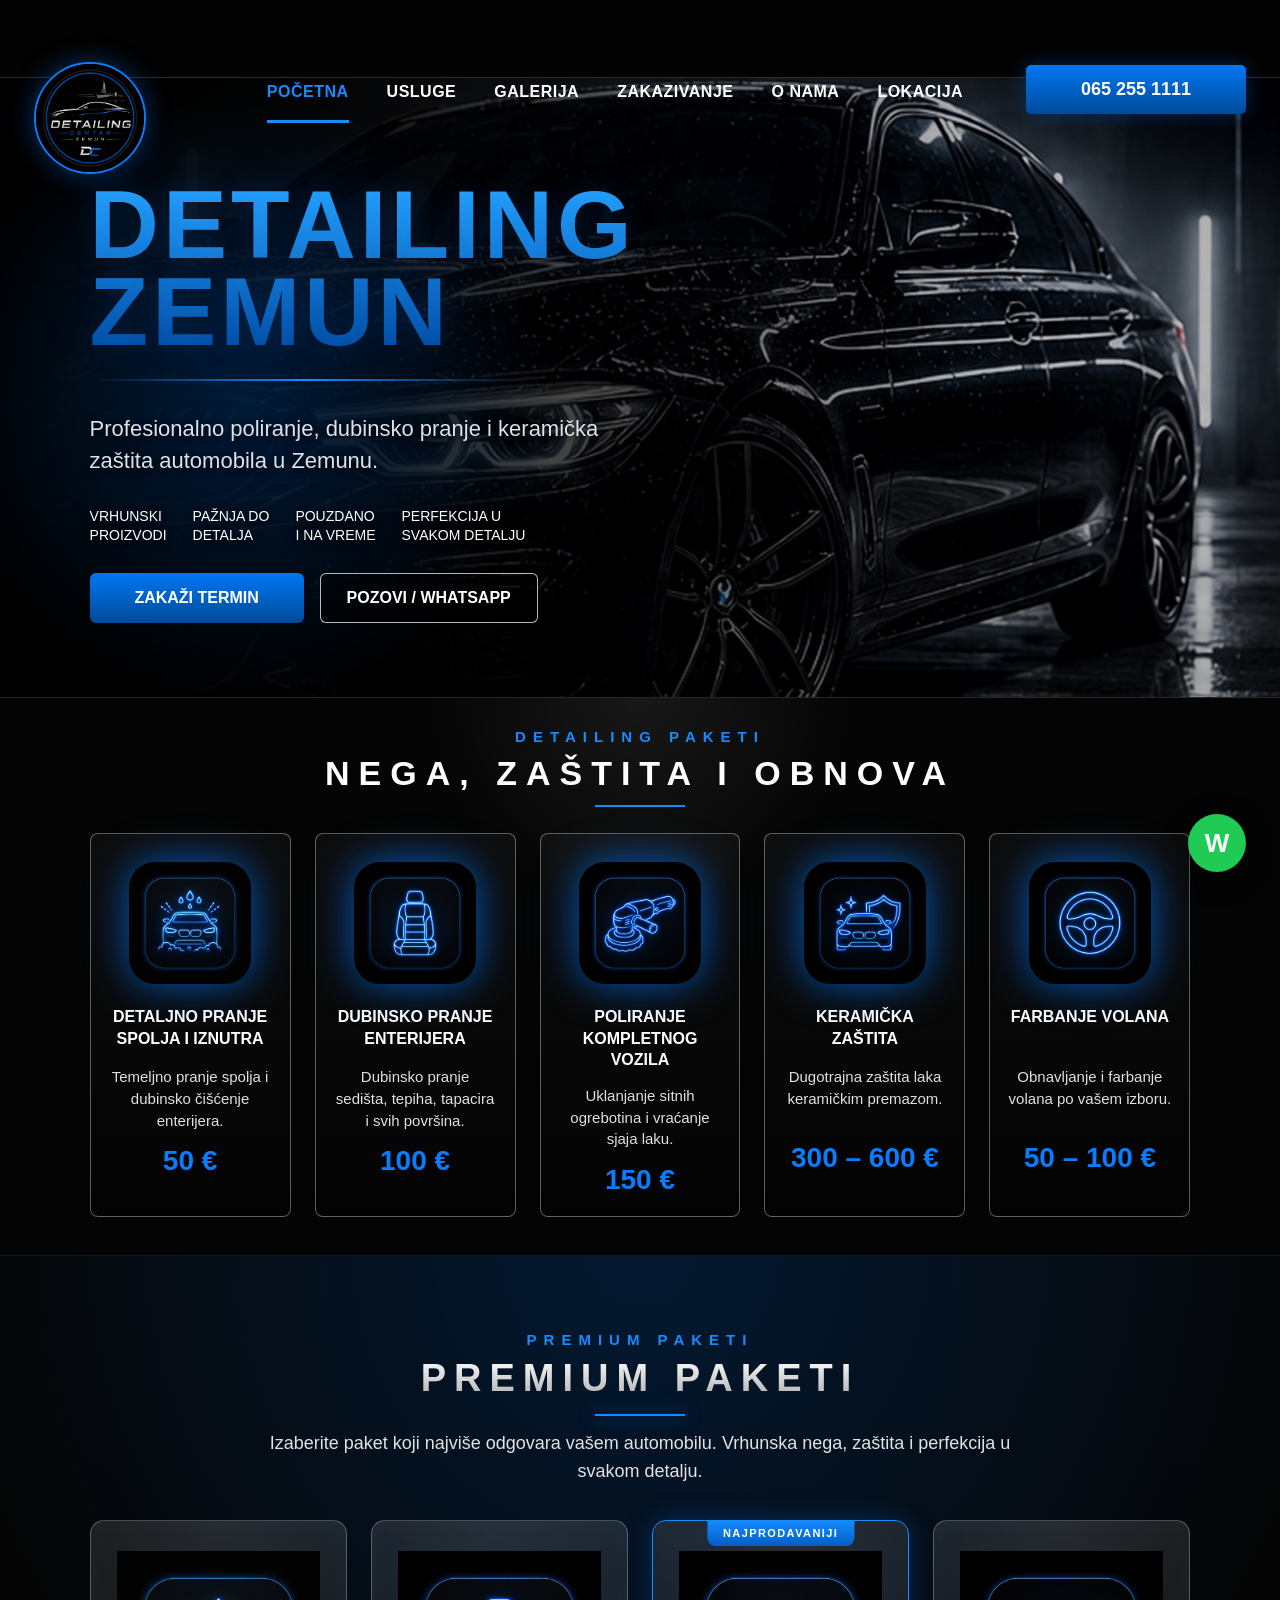
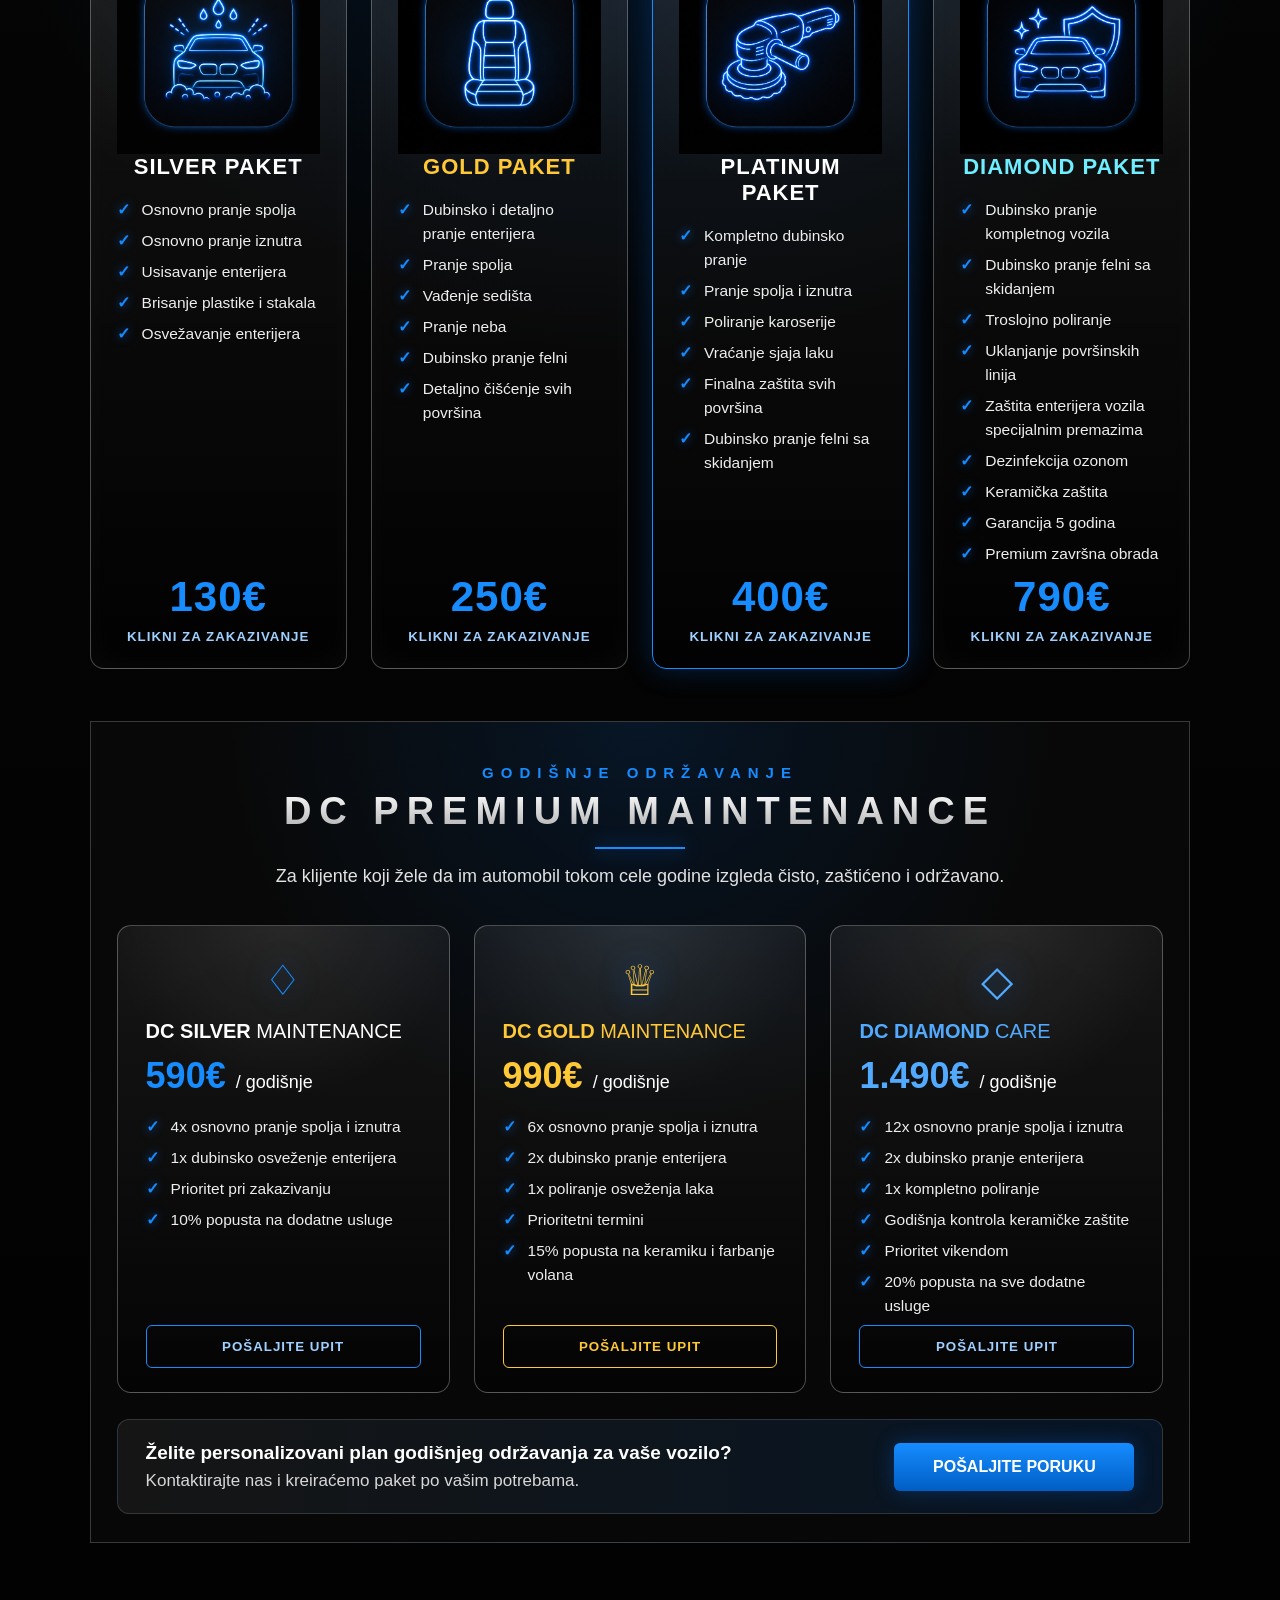
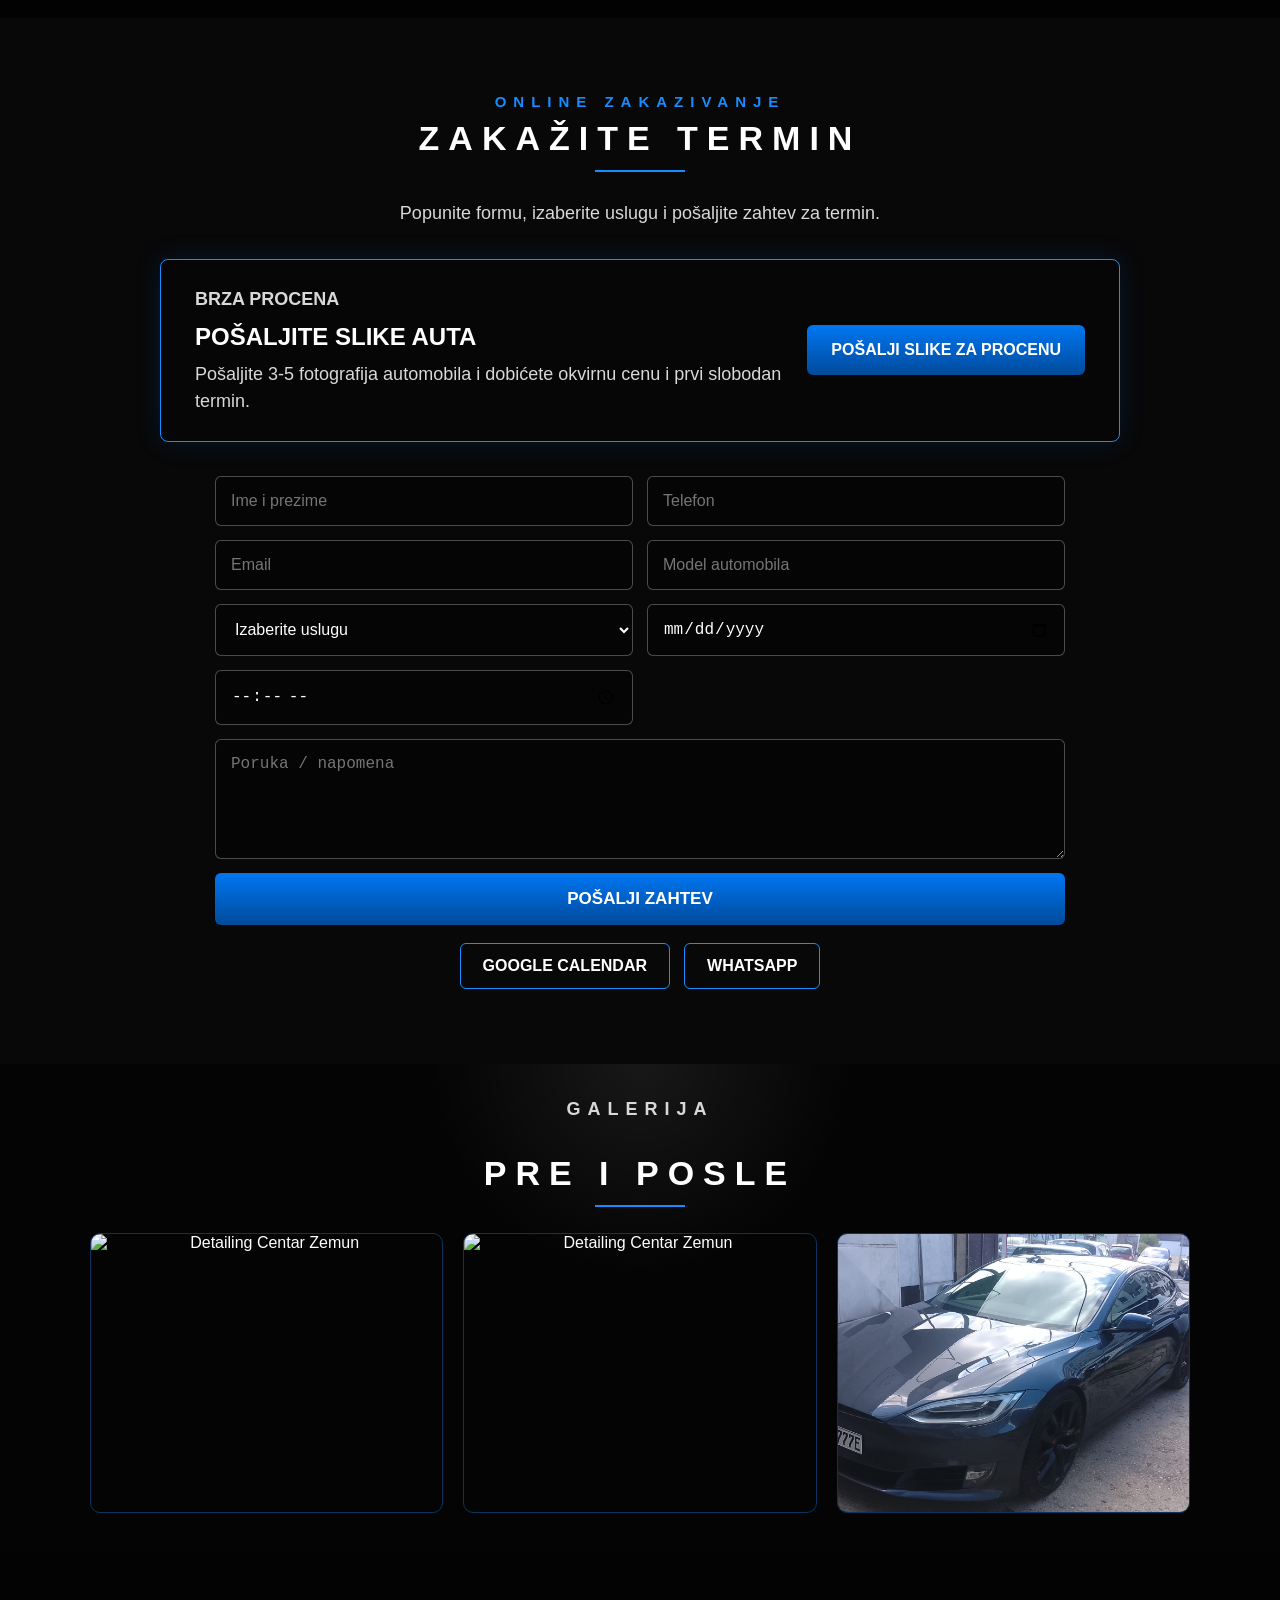
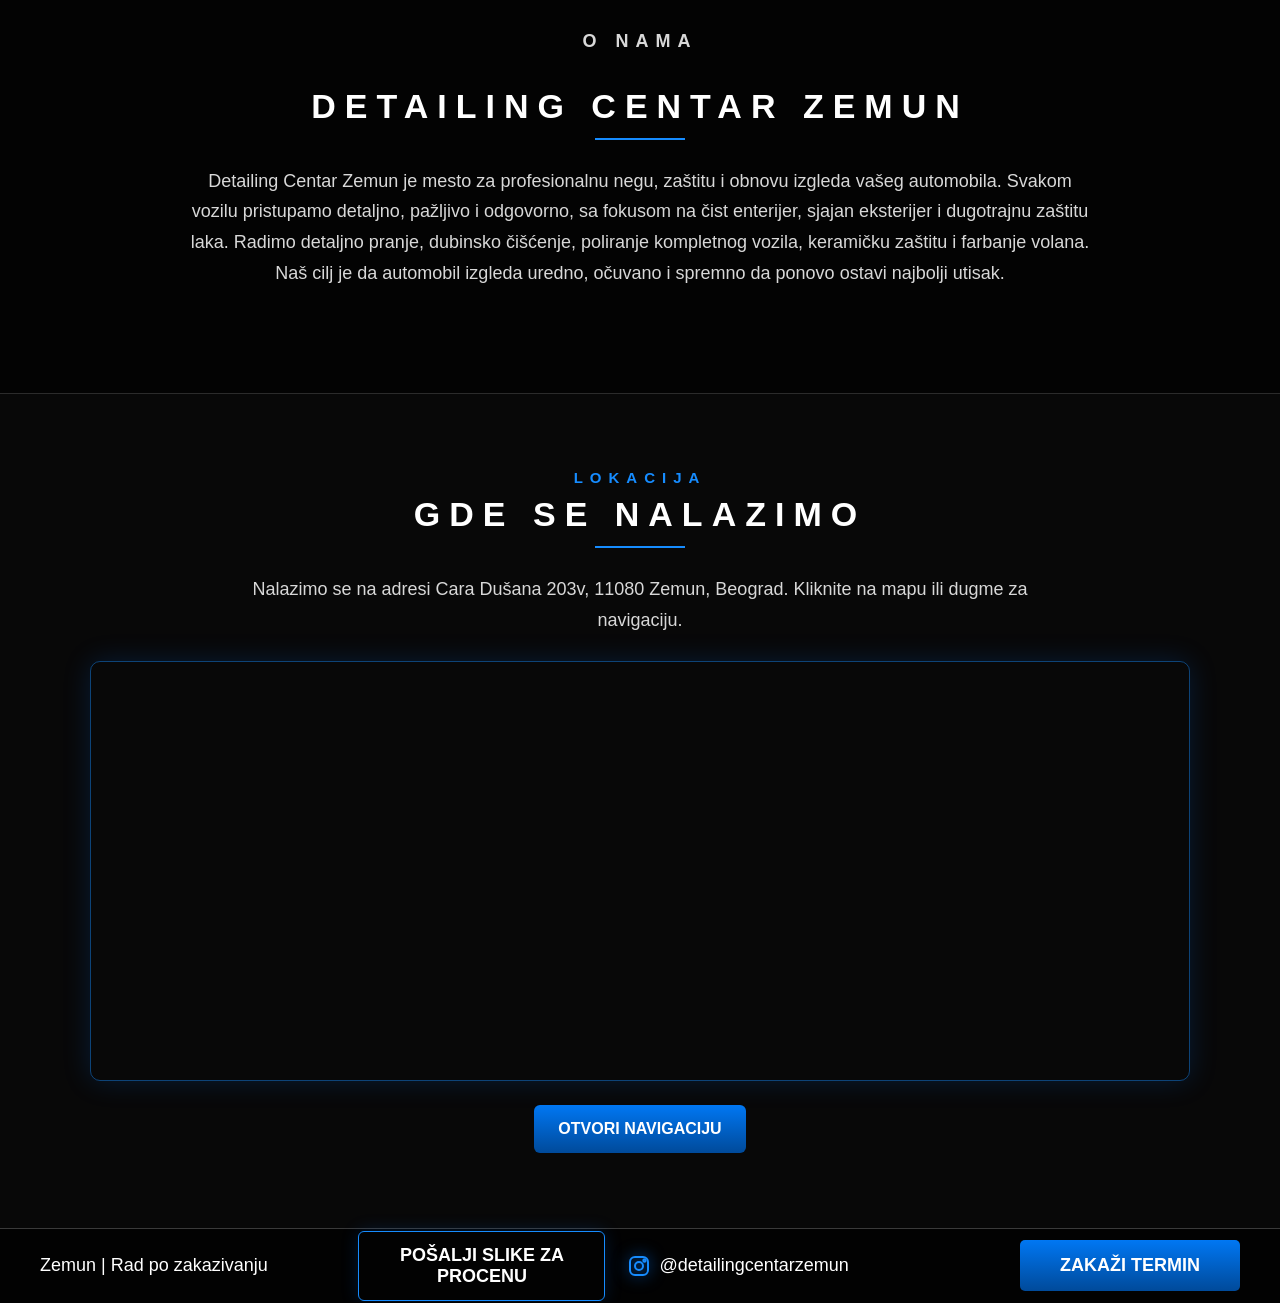
==== index.html @ 560aeb17 "Update index.html" ====
<!DOCTYPE html>
<html lang="sr">
<head>
  <meta charset="UTF-8" />
  <meta name="viewport" content="width=device-width, initial-scale=1.0" />
  <title>Detailing Centar Zemun</title>
  <meta name="description" content="Detailing Centar Zemun - profesionalno pranje, dubinsko pranje, poliranje, keramička zaštita i farbanje volana. Cara Dušana 203v, Zemun.">

  <link rel="icon" type="image/png" href="/assets/favicon.png">
  <link rel="apple-touch-icon" href="/assets/favicon.png">

  <link rel="stylesheet" href="style.css" />
  <script src="https://identity.netlify.com/v1/netlify-identity-widget.js"></script>
</head>
<body>
<header class="topbar">
  <a class="logo" href="#pocetna"><img src="assets/logo.jpg" alt="Detailing Centar Zemun logo"></a>
  <nav>
    <a href="#pocetna" class="active">POČETNA</a>
    <a href="#usluge">USLUGE</a>
    <a href="#galerija">GALERIJA</a>
    <a href="#zakazivanje">ZAKAZIVANJE</a>
    <a href="#onama">O NAMA</a>
    <a href="#lokacija">LOKACIJA</a>
  </nav>
  <a class="phone" href="tel:+381652551111">065 255 1111</a>
</header>
<main>

  <section id="pocetna" class="hero">
    <div class="hero-copy">
    <h1>DETAILING<br>ZEMUN</h1>
    <div class="shine-line"></div>

    <p class="hero-subtitle">
      Profesionalno poliranje, dubinsko pranje i keramička zaštita automobila u Zemunu.
    </p>

    <div class="features">
      <div><span>VRHUNSKI<br>PROIZVODI</span></div>
      <div><span>PAŽNJA DO<br>DETALJA</span></div>
      <div><span>POUZDANO<br>I NA VREME</span></div>
      <div><span>PERFEKCIJA U<br>SVAKOM DETALJU</span></div>
    </div>
    <div class="actions">
      <a class="btn blue" href="#zakazivanje">ZAKAŽI TERMIN</a>
      <a class="btn outline" target="_blank" href="https://wa.me/381652551111?text=Zdravo,%20zelim%20da%20zakazem%20termin%20za%20detailing.">POZOVI / WHATSAPP</a>
    </div>
  </div>
</section>

<section id="usluge" class="services">
  <p class="label">DETAILING PAKETI</p>
  <h2>NEGA, ZAŠTITA I OBNOVA</h2>

  <div class="cards">
    <a class="service-card-link" href="#zakazivanje" data-service="Detaljno pranje spolja i iznutra - 50€">
      <article class="card">
        <img class="service-icon" src="assets/icons/car-wash.png" alt="Detaljno pranje">
        <h3>DETALJNO PRANJE<br>SPOLJA I IZNUTRA</h3>
        <p>Temeljno pranje spolja i dubinsko čišćenje enterijera.</p>
        <strong>50 €</strong>
      </article>
    </a>

    <a class="service-card-link" href="#zakazivanje" data-service="Dubinsko pranje - 100€">
      <article class="card">
        <img class="service-icon" src="assets/icons/seat.png" alt="Dubinsko pranje">
        <h3>DUBINSKO PRANJE<br>ENTERIJERA</h3>
        <p>Dubinsko pranje sedišta, tepiha, tapacira i svih površina.</p>
        <strong>100 €</strong>
      </article>
    </a>

    <a class="service-card-link" href="#zakazivanje" data-service="Poliranje kompletnog vozila - 150€">
      <article class="card">
        <img class="service-icon" src="assets/icons/polisher.png" alt="Poliranje">
        <h3>POLIRANJE<br>KOMPLETNOG VOZILA</h3>
        <p>Uklanjanje sitnih ogrebotina i vraćanje sjaja laku.</p>
        <strong>150 €</strong>
      </article>
    </a>

    <a class="service-card-link" href="#zakazivanje" data-service="Keramička zaštita - 300€ - 600€">
      <article class="card">
        <img class="service-icon" src="assets/icons/ceramic-car.png" alt="Keramička zaštita">
        <h3>KERAMIČKA ZAŠTITA</h3>
        <p>Dugotrajna zaštita laka keramičkim premazom.</p>
        <strong>300 – 600 €</strong>
      </article>
    </a>

    <a class="service-card-link" href="#zakazivanje" data-service="Farbanje volana - 50€ - 100€">
      <article class="card">
        <img class="service-icon" src="assets/icons/steering-wheel.png" alt="Farbanje volana">
        <h3>FARBANJE VOLANA</h3>
        <p>Obnavljanje i farbanje volana po vašem izboru.</p>
        <strong>50 – 100 €</strong>
      </article>
    </a>
  </div>
</section>

<section id="premium-paketi" class="premium-packages">
  <p class="label">PREMIUM PAKETI</p>
  <h2>PREMIUM PAKETI</h2>
  <p class="premium-intro">
    Izaberite paket koji najviše odgovara vašem automobilu. Vrhunska nega, zaštita i perfekcija u svakom detalju.
  </p>

  <div class="package-grid">
    <a class="package-card silver" href="#zakazivanje" data-service="Silver paket - osnovno pranje spolja i iznutra - 130€">
      <img class="package-icon-img" src="assets/icons/car-wash.png" alt="Silver paket">
      <span class="package-badge">SILVER PAKET</span>
      <ul>
        <li>Osnovno pranje spolja</li>
        <li>Osnovno pranje iznutra</li>
        <li>Usisavanje enterijera</li>
        <li>Brisanje plastike i stakala</li>
        <li>Osvežavanje enterijera</li>
      </ul>
      <strong>130€</strong>
      <small>Klikni za zakazivanje</small>
    </a>

    <a class="package-card gold" href="#zakazivanje" data-service="Gold paket - dubinsko pranje spolja i iznutra sa vađenjem sedišta i pranjem neba - 250€">
      <img class="package-icon-img" src="assets/icons/seat.png" alt="Gold paket">
      <span class="package-badge">GOLD PAKET</span>
      <ul>
        <li>Dubinsko i detaljno pranje enterijera</li>
        <li>Pranje spolja</li>
        <li>Vađenje sedišta</li>
        <li>Pranje neba</li>
        <li>Dubinsko pranje felni</li>
        <li>Detaljno čišćenje svih površina</li>
      </ul>
      <strong>250€</strong>
      <small>Klikni za zakazivanje</small>
    </a>

    <a class="package-card platinum popular" href="#zakazivanje" data-service="Platinum paket - kompletno dubinsko pranje sa poliranjem - 400€">
     <span class="popular-label">NAJPRODAVANIJI</span>
     <img class="package-icon-img" src="assets/icons/polisher.png" alt="Platinum paket">
     <span class="package-badge">PLATINUM PAKET</span>
      <ul>
        <li>Kompletno dubinsko pranje</li>
        <li>Pranje spolja i iznutra</li>
        <li>Poliranje karoserije</li>
        <li>Vraćanje sjaja laku</li>
        <li>Finalna zaštita svih površina</li>
        <li>Dubinsko pranje felni sa skidanjem</li>
      </ul>
      <strong>400€</strong>
      <small>Klikni za zakazivanje</small>
    </a>

    <a class="package-card diamond" href="#zakazivanje" data-service="Diamond paket - dubinsko, troslojno poliranje i keramička zaštita sa 5 god garancijom - 790€">
      <img class="package-icon-img" src="assets/icons/ceramic-car.png" alt="Diamond paket">
      <span class="package-badge">DIAMOND PAKET</span>
      <ul>
        <li>Dubinsko pranje kompletnog vozila</li>
        <li>Dubinsko pranje felni sa skidanjem</li>
        <li>Troslojno poliranje</li>
        <li>Uklanjanje površinskih linija</li>
        <li>Zaštita enterijera vozila specijalnim premazima</li>
        <li>Dezinfekcija ozonom</li>
        <li>Keramička zaštita</li>
        <li>Garancija 5 godina</li>
        <li>Premium završna obrada</li>
      </ul>
      <strong>790€</strong>
      <small>Klikni za zakazivanje</small>
    </a>
  </div>

  <div class="maintenance-section">
    <p class="label">GODIŠNJE ODRŽAVANJE</p>
    <h2>DC PREMIUM MAINTENANCE</h2>
    <p class="premium-intro">
      Za klijente koji žele da im automobil tokom cele godine izgleda čisto, zaštićeno i održavano.
    </p>

    <div class="maintenance-grid">
      <a class="maintenance-card silver-maintenance" href="#zakazivanje" data-service="DC Silver Maintenance - godišnje održavanje - 590€">
        <span class="maintenance-icon">♢</span>
        <h3>DC SILVER <span>MAINTENANCE</span></h3>
        <strong>590€ <em>/ godišnje</em></strong>
        <ul>
          <li>4x osnovno pranje spolja i iznutra</li>
          <li>1x dubinsko osveženje enterijera</li>
          <li>Prioritet pri zakazivanju</li>
          <li>10% popusta na dodatne usluge</li>
        </ul>
        <small>POŠALJITE UPIT</small>
      </a>

      <a class="maintenance-card gold-maintenance" href="#zakazivanje" data-service="DC Gold Maintenance - godišnje održavanje - 990€">
        <span class="maintenance-icon">♕</span>
        <h3>DC GOLD <span>MAINTENANCE</span></h3>
        <strong>990€ <em>/ godišnje</em></strong>
        <ul>
          <li>6x osnovno pranje spolja i iznutra</li>
          <li>2x dubinsko pranje enterijera</li>
          <li>1x poliranje osveženja laka</li>
          <li>Prioritetni termini</li>
          <li>15% popusta na keramiku i farbanje volana</li>
        </ul>
        <small>POŠALJITE UPIT</small>
      </a>

      <a class="maintenance-card diamond-maintenance" href="#zakazivanje" data-service="DC Diamond Care - godišnje održavanje - 1490€">
        <span class="maintenance-icon">◇</span>
        <h3>DC DIAMOND <span>CARE</span></h3>
        <strong>1.490€ <em>/ godišnje</em></strong>
        <ul>
          <li>12x osnovno pranje spolja i iznutra</li>
          <li>2x dubinsko pranje enterijera</li>
          <li>1x kompletno poliranje</li>
          <li>Godišnja kontrola keramičke zaštite</li>
          <li>Prioritet vikendom</li>
          <li>20% popusta na sve dodatne usluge</li>
        </ul>
        <small>POŠALJITE UPIT</small>
      </a>
    </div>

    <div class="custom-maintenance">
      <div>
        <h3>Želite personalizovani plan godišnjeg održavanja za vaše vozilo?</h3>
        <p>Kontaktirajte nas i kreiraćemo paket po vašim potrebama.</p>
      </div>
      <a href="https://wa.me/381652551111?text=Zdravo,%20zelim%20personalizovani%20plan%20godisnjeg%20odrzavanja%20vozila." target="_blank">
        POŠALJITE PORUKU
      </a>
    </div>
  </div>
</section>

<section id="zakazivanje" class="booking">
  <p class="label">ONLINE ZAKAZIVANJE</p>
  <h2>ZAKAŽITE TERMIN</h2>
  <p class="booking-copy">Popunite formu, izaberite uslugu i pošaljite zahtev za termin.</p>

<div class="photo-estimate">
  <div>
    <p class="photo-estimate-label">BRZA PROCENA</p>
    <h3>POŠALJITE SLIKE AUTA</h3>
    <p>Pošaljite 3-5 fotografija automobila i dobićete okvirnu cenu i prvi slobodan termin.</p>
  </div>

  <a href="https://wa.me/381652551111?text=Zdravo,%20zelim%20procenu%20za%20detailing.%20Saljem%20slike%20auta." target="_blank">
    POŠALJI SLIKE ZA PROCENU
  </a>
</div>

  <form name="zakazivanje" method="POST" data-netlify="true" netlify-honeypot="bot-field" action="/hvala.html">
    <input type="hidden" name="form-name" value="zakazivanje" />
    <p class="hidden"><label>Ne popunjavati: <input name="bot-field"></label></p>
    <input name="ime" placeholder="Ime i prezime" required>
    <input name="telefon" placeholder="Telefon" required>
    <input name="email" type="email" placeholder="Email">
    <input name="automobil" placeholder="Model automobila">
    <select name="usluga" required>
      <option value="">Izaberite uslugu</option>
      <option>Detaljno pranje spolja i iznutra - 50€</option>
      <option>Dubinsko pranje - 100€</option>
      <option>Poliranje kompletnog vozila - 150€</option>
      <option>Keramička zaštita - 300€ - 600€</option>
      <option>Farbanje volana - 50€ - 100€</option>
      <option>Silver paket - osnovno pranje spolja i iznutra - 130€</option>
      <option>Gold paket - dubinsko pranje spolja i iznutra sa vađenjem sedišta i pranjem neba - 250€</option>
      <option>Platinum paket - kompletno dubinsko pranje sa poliranjem - 400€</option>
      <option>Diamond paket - dubinsko, troslojno poliranje i keramička zaštita sa 5 god garancijom - 790€</option>
      <option>DC Silver Maintenance - godišnje održavanje - 590€</option>
      <option>DC Gold Maintenance - godišnje održavanje - 990€</option>
      <option>DC Diamond Care - godišnje održavanje - 1490€</option>
    </select>
    <input name="datum" type="date">
    <input name="vreme" type="time">
    <textarea name="poruka" placeholder="Poruka / napomena"></textarea>
    <button type="submit">POŠALJI ZAHTEV</button>
  </form>
  <div class="booking-links">
    <a href="https://calendar.app.google/6JdXP6G9E9Lj33yj8" target="_blank">GOOGLE CALENDAR</a>
    <a href="https://wa.me/381652551111?text=Zdravo,%20zelim%20da%20zakazem%20termin%20za%20detailing." target="_blank">WHATSAPP</a>
  </div>
</section>

<section id="galerija" class="gallery-section">
  <p class="label">GALERIJA</p>
  <h2>PRE I POSLE</h2>
  <div class="gallery" id="gallery">
    <img src="assets/galerija-1.jpg" alt="Detailing primer 1">
    <img src="assets/galerija-2.jpg" alt="Detailing primer 2">
    <img src="assets/galerija-3.jpg" alt="Detailing primer 3">
  </div>
</section>

<section id="onama" class="about">
  <p class="label">O NAMA</p>
  <h2 id="about-title">DETAILING CENTAR ZEMUN</h2>
  <p id="about-text">Detailing Centar Zemun je mesto za profesionalnu negu, zaštitu i obnovu izgleda vašeg automobila. Svakom vozilu pristupamo detaljno, pažljivo i odgovorno, sa fokusom na čist enterijer, sjajan eksterijer i dugotrajnu zaštitu laka. Radimo detaljno pranje, dubinsko čišćenje, poliranje kompletnog vozila, keramičku zaštitu i farbanje volana. Naš cilj je da automobil izgleda uredno, očuvano i spremno da ponovo ostavi najbolji utisak.</p>
</section>

<section id="lokacija" class="location">
  <p class="label">LOKACIJA</p>
  <h2>GDE SE NALAZIMO</h2>

  <p class="location-copy">
  Nalazimo se na adresi Cara Dušana 203v, 11080 Zemun, Beograd. Kliknite na mapu ili dugme za navigaciju.
</p>

<div class="map-wrap">
  <iframe
    src="https://www.google.com/maps?q=Cara%20Dusana%20203v%2C%2011080%20Zemun%2C%20Beograd&output=embed"
    width="100%"
    height="100%"
    style="border:0;"
    allowfullscreen=""
    loading="lazy"
    referrerpolicy="no-referrer-when-downgrade">
  </iframe>
</div>

<a class="map-button" href="https://www.google.com/maps/dir/?api=1&destination=Cara%20Dusana%20203v%2C%2011080%20Zemun%2C%20Beograd" target="_blank">
  OTVORI NAVIGACIJU
  </a>
</section>
</main>
  <footer id="kontakt">
  <div>Zemun | Rad po zakazivanju</div>

  <a class="estimate-link" href="https://wa.me/381652551111?text=Zdravo,%20zelim%20procenu%20za%20detailing." target="_blank">
  POŠALJI SLIKE ZA PROCENU
</a>
  
  <a class="instagram-link" href="https://www.instagram.com/detailingcentarzemun/" target="_blank">
    <svg class="instagram-icon" viewBox="0 0 24 24" aria-hidden="true">
      <rect x="3" y="3" width="18" height="18" rx="5"></rect>
      <circle cx="12" cy="12" r="4"></circle>
      <circle cx="17.5" cy="6.5" r="1.2"></circle>
    </svg>
    @detailingcentarzemun
  </a>
  
  <a class="footer-book" href="#zakazivanje">ZAKAŽI TERMIN</a>
</footer>

<a class="whatsapp-float" href="https://wa.me/381652551111?text=Zdravo,%20zelim%20da%20zakazem%20termin%20za%20detailing." target="_blank">W</a>
<script src="script.js"></script>

<script>
  if (window.netlifyIdentity) {
    window.netlifyIdentity.on("init", function(user) {
      if (!user && window.location.hash && window.location.hash.indexOf("invite_token") !== -1) {
        window.location.href = "/admin/" + window.location.hash;
      }
    });
  }
</script>

</body>
</html>
---- style.css ----
*{margin:0;padding:0;box-sizing:border-box}html{scroll-behavior:smooth}body{background:#020202;color:#fff;font-family:Arial,Helvetica,sans-serif}a{text-decoration:none;color:inherit}.topbar{height:78px;background:#020202;border-bottom:1px solid rgba(255,255,255,.16);display:grid;grid-template-columns:170px 1fr 220px;align-items:center;padding:0 34px;position:sticky;top:0;z-index:100}.logo img{width:112px;height:112px;object-fit:cover;border-radius:50%;border:2px solid #087dff;box-shadow:0 0 26px rgba(0,119,255,.4);margin-top:62px;background:#000}nav{display:flex;justify-content:center;gap:38px;font-weight:900;font-size:16px;letter-spacing:.5px}nav a{padding:28px 0 19px;border-bottom:3px solid transparent}nav a.active,nav a:hover{color:#168cff;border-bottom-color:#168cff}.phone{background:linear-gradient(180deg,#0077f3,#004a9a);padding:14px 20px;border-radius:5px;text-align:center;font-size:18px;font-weight:900;box-shadow:0 0 20px rgba(0,119,255,.32)}.hero{height:620px;position:relative;overflow:hidden;border-bottom:1px solid rgba(255,255,255,.14);background:#030303}.hero:before{content:"";position:absolute;inset:0;background:linear-gradient(90deg,#000 0%,rgba(0,0,0,.88) 31%,rgba(0,0,0,.05) 78%),url('assets/hero-car-clean.jpg') right center/auto 100% no-repeat}.hero:after{content:"";position:absolute;inset:0;background:radial-gradient(circle at 19% 52%,rgba(0,119,255,.22),transparent 28%)}.hero-copy{position:relative;z-index:2;height:100%;display:flex;flex-direction:column;justify-content:center;padding:70px 0 40px 7%;max-width:760px}.hero h1{font-size:clamp(58px,7.5vw,104px);line-height:.9;letter-spacing:4px;font-weight:900;background:linear-gradient(180deg,#27a4ff,#004a9e);-webkit-background-clip:text;background-clip:text;color:transparent;text-shadow:0 0 30px rgba(0,119,255,.18)}.shine-line{width:430px;max-width:82vw;height:2px;background:linear-gradient(90deg,transparent,#168cff,transparent);margin:24px 0 32px}.features{display:grid;grid-template-columns:repeat(4,max-content);gap:26px;margin-bottom:28px}.features div{font-size:14px;line-height:1.35;text-shadow:0 2px 10px #000;color:#fff}.actions{display:flex;gap:16px}.btn{min-width:214px;display:inline-flex;align-items:center;justify-content:center;padding:15px 26px;border-radius:6px;font-weight:900;font-size:16px;transition:.2s}.btn:hover{transform:translateY(-2px)}.blue,button,.footer-book{background:linear-gradient(180deg,#0077f3,#004a9a)}.outline{background:rgba(0,0,0,.42);border:1px solid rgba(255,255,255,.72)}.services,.gallery-section{background:radial-gradient(circle at center top,rgba(255,255,255,.08),transparent 26%),#040404;padding:30px 7% 38px;text-align:center}.label{color:#168cff;letter-spacing:7px;font-weight:900;font-size:15px;margin-bottom:9px}.services h2,.booking h2,.gallery-section h2,.about h2{font-size:34px;letter-spacing:9px;margin-bottom:26px}.services h2:after,.booking h2:after,.gallery-section h2:after,.about h2:after{content:"";width:90px;height:2px;background:#168cff;display:block;margin:12px auto 0}.cards{display:grid;grid-template-columns:repeat(5,1fr);gap:24px;max-width:1420px;margin:0 auto}.card{min-height:300px;border:1px solid rgba(255,255,255,.35);border-radius:8px;background:linear-gradient(180deg,rgba(255,255,255,.04),rgba(0,0,0,.25));padding:28px 18px 20px;transition:.25s}.card:hover{transform:translateY(-4px);border-color:#168cff;box-shadow:0 0 26px rgba(0,119,255,.16)}.service-icon{width:122px;height:122px;margin:0 auto 22px;display:block;object-fit:contain;border-radius:26px;filter:drop-shadow(0 0 20px rgba(0,119,255,.72))}.card h3{font-size:16px;line-height:1.35;min-height:46px;margin-bottom:14px}.card p{color:#e0e0e0;font-size:15px;line-height:1.45;min-height:62px}.card strong{display:block;color:#087dff;font-size:28px;margin-top:14px}.booking{padding:75px 7%;text-align:center;background:#080808}.booking-copy,.gallery-section p,.about p{color:#d8d8d8;max-width:900px;margin:0 auto 30px;font-size:18px;line-height:1.7}form{max-width:850px;margin:0 auto;display:grid;grid-template-columns:1fr 1fr;gap:14px}input,select,textarea{width:100%;padding:15px;border-radius:6px;background:#050505;color:white;border:1px solid rgba(255,255,255,.28);font-size:16px}textarea{grid-column:1/-1;min-height:120px}button{grid-column:1/-1;color:white;border:0;padding:16px;border-radius:6px;font-weight:900;font-size:17px;cursor:pointer}.hidden{display:none}.booking-links{margin-top:18px;display:flex;justify-content:center;gap:14px;flex-wrap:wrap}.booking-links a{border:1px solid #168cff;padding:13px 22px;border-radius:6px;font-weight:900}.gallery{display:grid;grid-template-columns:repeat(3,1fr);gap:20px;max-width:1100px;margin:25px auto 0}.gallery img{width:100%;height:280px;object-fit:cover;border-radius:10px;border:1px solid rgba(22,140,255,.35)}.about{padding:75px 7%;text-align:center;background:#030303}footer{min-height:74px;border-top:1px solid rgba(255,255,255,.22);display:grid;grid-template-columns:1.2fr 1fr 1.5fr 220px;align-items:center;gap:22px;padding:0 40px;font-size:18px;background:#020202}.footer-book{padding:15px 20px;border-radius:5px;text-align:center;font-weight:900}.whatsapp-float{position:fixed;right:34px;bottom:28px;width:58px;height:58px;background:#1fca55;border-radius:50%;display:grid;place-items:center;font-size:26px;font-weight:900;z-index:120;box-shadow:0 7px 28px rgba(0,0,0,.45)}.thanks{min-height:100vh;display:flex;align-items:center;justify-content:center;flex-direction:column;text-align:center;padding:30px}.thanks img{width:150px;border-radius:50%;border:2px solid #168cff;margin-bottom:22px}.thanks h1{font-size:56px;color:#168cff}.thanks p{font-size:20px;color:#ddd;margin:15px 0 25px}@media(max-width:1100px){.topbar{height:auto;grid-template-columns:1fr;gap:14px;padding:16px 20px}.logo img{width:82px;height:82px;margin:0 auto;display:block}nav{flex-wrap:wrap;gap:18px}.phone{width:fit-content;margin:auto}.hero{height:700px}.hero:before{background:linear-gradient(90deg,#000 0%,rgba(0,0,0,.75) 50%,rgba(0,0,0,.15)),url('assets/hero-car-clean.jpg') center/cover no-repeat}.features{grid-template-columns:repeat(2,max-content)}.cards{grid-template-columns:repeat(2,1fr)}.gallery{grid-template-columns:1fr 1fr}footer{grid-template-columns:1fr;text-align:center;padding:22px}}@media(max-width:640px){.hero{height:780px}.hero-copy{padding:70px 18px 30px}.features{grid-template-columns:1fr;gap:12px}.actions{flex-direction:column}.btn{width:100%}.services h2,.booking h2,.gallery-section h2,.about h2{font-size:24px;letter-spacing:4px}.cards,form,.gallery{grid-template-columns:1fr}.whatsapp-float{right:18px}}

/* Final neon PNG ikonice */
.card .service-icon {
  transition: .25s ease;
}

.card:hover .service-icon {
  transform: translateY(-3px) scale(1.03);
  filter: drop-shadow(0 0 26px rgba(0,119,255,.95));
}
.instagram-link {
  display: inline-flex;
  align-items: center;
  gap: 8px;
}

.instagram-icon {
  width: 24px;
  height: 24px;
  fill: none;
  stroke: #168cff;
  stroke-width: 2;
  stroke-linecap: round;
  stroke-linejoin: round;
  filter: drop-shadow(0 0 8px rgba(0,119,255,.8));
}

.location {
  padding: 75px 7%;
  text-align: center;
  background: #080808;
  border-top: 1px solid rgba(255,255,255,.14);
}

.location h2 {
  font-size: 34px;
  letter-spacing: 9px;
  margin-bottom: 26px;
}

.location h2:after {
  content: "";
  width: 90px;
  height: 2px;
  background: #168cff;
  display: block;
  margin: 12px auto 0;
}

.location-copy {
  color: #d8d8d8;
  max-width: 800px;
  margin: 0 auto 26px;
  font-size: 18px;
  line-height: 1.7;
}

.map-wrap {
  max-width: 1100px;
  height: 420px;
  margin: 0 auto 24px;
  border-radius: 10px;
  overflow: hidden;
  border: 1px solid rgba(22,140,255,.45);
  box-shadow: 0 0 28px rgba(0,119,255,.18);
}

.map-button {
  display: inline-flex;
  align-items: center;
  justify-content: center;
  padding: 15px 24px;
  border-radius: 6px;
  font-weight: 900;
  background: linear-gradient(180deg,#0077f3,#004a9a);
}

.estimate-link {
  border: 1px solid #168cff;
  padding: 13px 18px;
  border-radius: 6px;
  font-weight: 900;
  text-align: center;
  box-shadow: 0 0 18px rgba(0,119,255,.18);
}

.estimate-link:hover {
  background: rgba(22,140,255,.12);
}

.photo-estimate {
  max-width: 960px;
  margin: 0 auto 34px;
  padding: 26px 34px;
  border: 1px solid #168cff;
  border-radius: 8px;
  background: #060606;
  display: grid;
  grid-template-columns: 1fr auto;
  align-items: center;
  gap: 26px;
  text-align: left;
  box-shadow: 0 0 28px rgba(0,119,255,.14);
}

.photo-estimate-label {
  color: #168cff;
  font-weight: 900;
  font-size: 15px;
  margin-bottom: 10px;
}

.photo-estimate h3 {
  font-size: 24px;
  margin-bottom: 10px;
}

.photo-estimate p {
  color: #d8d8d8;
  font-size: 18px;
  line-height: 1.5;
}

.photo-estimate a {
  display: inline-flex;
  align-items: center;
  justify-content: center;
  padding: 16px 24px;
  border-radius: 6px;
  font-weight: 900;
  background: linear-gradient(180deg,#0077f3,#004a9a);
  text-align: center;
}

@media(max-width:800px) {
  .photo-estimate {
    grid-template-columns: 1fr;
    text-align: center;
    padding: 24px 20px;
  }

  .photo-estimate a {
    width: 100%;
  }
}

@media(max-width:640px) {
  .location h2 {
    font-size: 24px;
    letter-spacing: 4px;
  }

  .map-wrap {
    height: 340px;
  }

  .map-button,
  .estimate-link {
    width: 100%;
  }
}

.hero-subtitle {
  max-width: 560px;
  color: #dae2eb;
  font-size: 22px;
  line-height: 1.45;
  margin: 0 0 30px;
  text-shadow: 0 2px 10px #000;
}

@media(max-width:640px) {
  .hero-subtitle {
    font-size: 18px;
    line-height: 1.5;
    margin-bottom: 24px;
  }
}

.service-card-link {
  display: block;
  height: 100%;
}

.service-card-link .card {
  height: 100%;
  cursor: pointer;
}

.premium-packages {
  background:
    radial-gradient(circle at center top, rgba(0,119,255,.18), transparent 34%),
    linear-gradient(180deg, #050505, #020202);
  padding: 75px 7%;
  text-align: center;
  border-top: 1px solid rgba(22,140,255,.18);
}

.premium-packages .label,
.maintenance-section .label {
  text-align: center !important;
  display: block;
  width: 100%;
  margin-left: auto;
  margin-right: auto;
}

.premium-packages h2,
.maintenance-section h2 {
  font-size: 38px;
  letter-spacing: 8px;
  margin-bottom: 14px;
  text-transform: uppercase;
  background: linear-gradient(180deg, #ffffff, #8d8d8d);
  -webkit-background-clip: text;
  background-clip: text;
  color: transparent;
}

.premium-packages h2:after,
.maintenance-section h2:after {
  content: "";
  width: 90px;
  height: 2px;
  background: #168cff;
  display: block;
  margin: 14px auto 0;
  box-shadow: 0 0 18px rgba(0,119,255,.8);
}

.premium-intro {
  max-width: 780px;
  margin: 0 auto 34px;
  color: #e2e2e2;
  font-size: 18px;
  line-height: 1.55;
}

.package-grid {
  display: grid;
  grid-template-columns: repeat(4, 1fr);
  gap: 24px;
  max-width: 1420px;
  margin: 0 auto;
}

.package-card {
  position: relative;
  min-height: 390px;
  padding: 30px 26px 24px;
  border-radius: 14px;
  border: 1px solid rgba(255,255,255,.28);
  background:
    radial-gradient(circle at center top, rgba(255,255,255,.08), transparent 35%),
    linear-gradient(180deg, rgba(255,255,255,.06), rgba(0,0,0,.42));
  overflow: hidden;
  transition: .25s ease;
  display: flex;
  flex-direction: column;
  box-shadow: inset 0 0 28px rgba(255,255,255,.03);
}

.package-card:hover {
  transform: translateY(-6px);
  border-color: rgba(22,140,255,.9);
  box-shadow: 0 0 34px rgba(0,119,255,.24);
}

.package-card.popular {
  border-color: #168cff;
  box-shadow: 0 0 28px rgba(0,119,255,.26);
}

.popular-label {
  position: absolute;
  top: -1px;
  left: 50%;
  transform: translateX(-50%);
  background: linear-gradient(180deg,#168cff,#005ec4);
  color: #fff;
  font-size: 11px;
  font-weight: 900;
  letter-spacing: 1.4px;
  padding: 7px 16px;
  border-radius: 0 0 8px 8px;
}

.package-icon {
  color: #168cff;
  font-size: 44px;
  line-height: 1;
  margin-bottom: 14px;
  filter: drop-shadow(0 0 14px rgba(0,119,255,.7));
}

.package-badge {
  display: block;
  font-size: 22px;
  font-weight: 900;
  letter-spacing: 1px;
  margin-bottom: 18px;
  text-transform: uppercase;
}

.gold .package-badge,
.gold strong {
  color: #ffc837;
}

.platinum .package-icon {
  color: #bb4dff;
}

.diamond .package-badge,
.diamond strong,
.diamond .package-icon {
  color: #6eeeff;
}

.package-card ul,
.maintenance-card ul {
  list-style: none;
  text-align: left;
  margin: 0;
  padding: 0;
}

.package-card li,
.maintenance-card li {
  color: #eeeeee;
  font-size: 15.5px;
  line-height: 1.55;
  margin-bottom: 7px;
  padding-left: 25px;
  position: relative;
}

.package-card li:before,
.maintenance-card li:before {
  content: "✓";
  position: absolute;
  left: 0;
  top: 0;
  color: #168cff;
  font-weight: 900;
  text-shadow: 0 0 10px rgba(0,119,255,.8);
}

.package-card strong {
  display: block;
  font-size: 42px;
  margin: auto 0 8px;
  color: #168cff;
  letter-spacing: 1px;
}

.package-card small {
  color: #9fd0ff;
  font-weight: 900;
  text-transform: uppercase;
  letter-spacing: 1px;
}

.maintenance-section {
  margin-top: 52px;
  padding: 42px 26px 28px;
  border: 1px solid rgba(255,255,255,.2);
  background:
    radial-gradient(circle at center top, rgba(0,119,255,.12), transparent 42%),
    rgba(255,255,255,.02);
}

.maintenance-grid {
  display: grid;
  grid-template-columns: repeat(3, 1fr);
  gap: 24px;
  max-width: 1320px;
  margin: 0 auto;
}

.maintenance-card {
  min-height: 360px;
  padding: 30px 28px 24px;
  border-radius: 14px;
  border: 1px solid rgba(255,255,255,.28);
  background:
    radial-gradient(circle at top, rgba(255,255,255,.08), transparent 35%),
    linear-gradient(180deg, rgba(255,255,255,.06), rgba(0,0,0,.42));
  display: flex;
  flex-direction: column;
  transition: .25s ease;
}

.maintenance-card:hover {
  transform: translateY(-6px);
  border-color: rgba(22,140,255,.85);
  box-shadow: 0 0 34px rgba(0,119,255,.22);
}

.maintenance-icon {
  font-size: 42px;
  color: #168cff;
  margin-bottom: 15px;
  filter: drop-shadow(0 0 14px rgba(0,119,255,.65));
}

.maintenance-card h3 {
  font-size: 20px;
  text-align: left;
  margin-bottom: 12px;
}

.maintenance-card h3 span {
  font-weight: 400;
}

.maintenance-card strong {
  display: block;
  text-align: left;
  font-size: 36px;
  color: #168cff;
  margin-bottom: 18px;
}

.maintenance-card strong em {
  color: #ffffff;
  font-size: 18px;
  font-style: normal;
  font-weight: 500;
}

.maintenance-card small {
  margin-top: auto;
  display: block;
  border: 1px solid #168cff;
  border-radius: 6px;
  padding: 13px 18px;
  color: #9fd0ff;
  font-weight: 900;
  letter-spacing: 1px;
  text-align: center;
}

.gold-maintenance h3,
.gold-maintenance strong,
.gold-maintenance .maintenance-icon,
.gold-maintenance small {
  color: #ffc837;
}

.gold-maintenance small {
  border-color: #ffc837;
}

.diamond-maintenance h3,
.diamond-maintenance strong,
.diamond-maintenance .maintenance-icon {
  color: #52aaff;
}

.custom-maintenance {
  max-width: 1180px;
  margin: 26px auto 0;
  padding: 22px 28px;
  border-radius: 12px;
  border: 1px solid rgba(255,255,255,.14);
  background: linear-gradient(90deg, rgba(255,255,255,.06), rgba(0,119,255,.12));
  display: grid;
  grid-template-columns: 1fr auto;
  align-items: center;
  gap: 22px;
  text-align: left;
}

.custom-maintenance h3 {
  font-size: 19px;
  margin-bottom: 7px;
}

.custom-maintenance p {
  color: #d8d8d8;
  font-size: 17px;
}

.custom-maintenance a {
  display: inline-flex;
  justify-content: center;
  align-items: center;
  min-width: 240px;
  padding: 15px 22px;
  border-radius: 6px;
  font-weight: 900;
  background: linear-gradient(180deg,#168cff,#005ec4);
  box-shadow: 0 0 20px rgba(0,119,255,.28);
}

@media (max-width: 1200px) {
  .package-grid {
    grid-template-columns: repeat(2, 1fr);
  }

  .maintenance-grid {
    grid-template-columns: 1fr;
  }
}

@media (max-width: 700px) {
  .premium-packages {
    padding: 58px 5%;
  }

  .premium-packages h2,
  .maintenance-section h2 {
    font-size: 26px;
    letter-spacing: 4px;
  }

  .package-grid {
    grid-template-columns: 1fr;
  }

  .package-card,
  .maintenance-card {
    min-height: auto;
  }

  .maintenance-section {
    padding: 36px 16px 22px;
  }

  .custom-maintenance {
    grid-template-columns: 1fr;
    text-align: center;
  }

  .custom-maintenance a {
    width: 100%;
  }
}
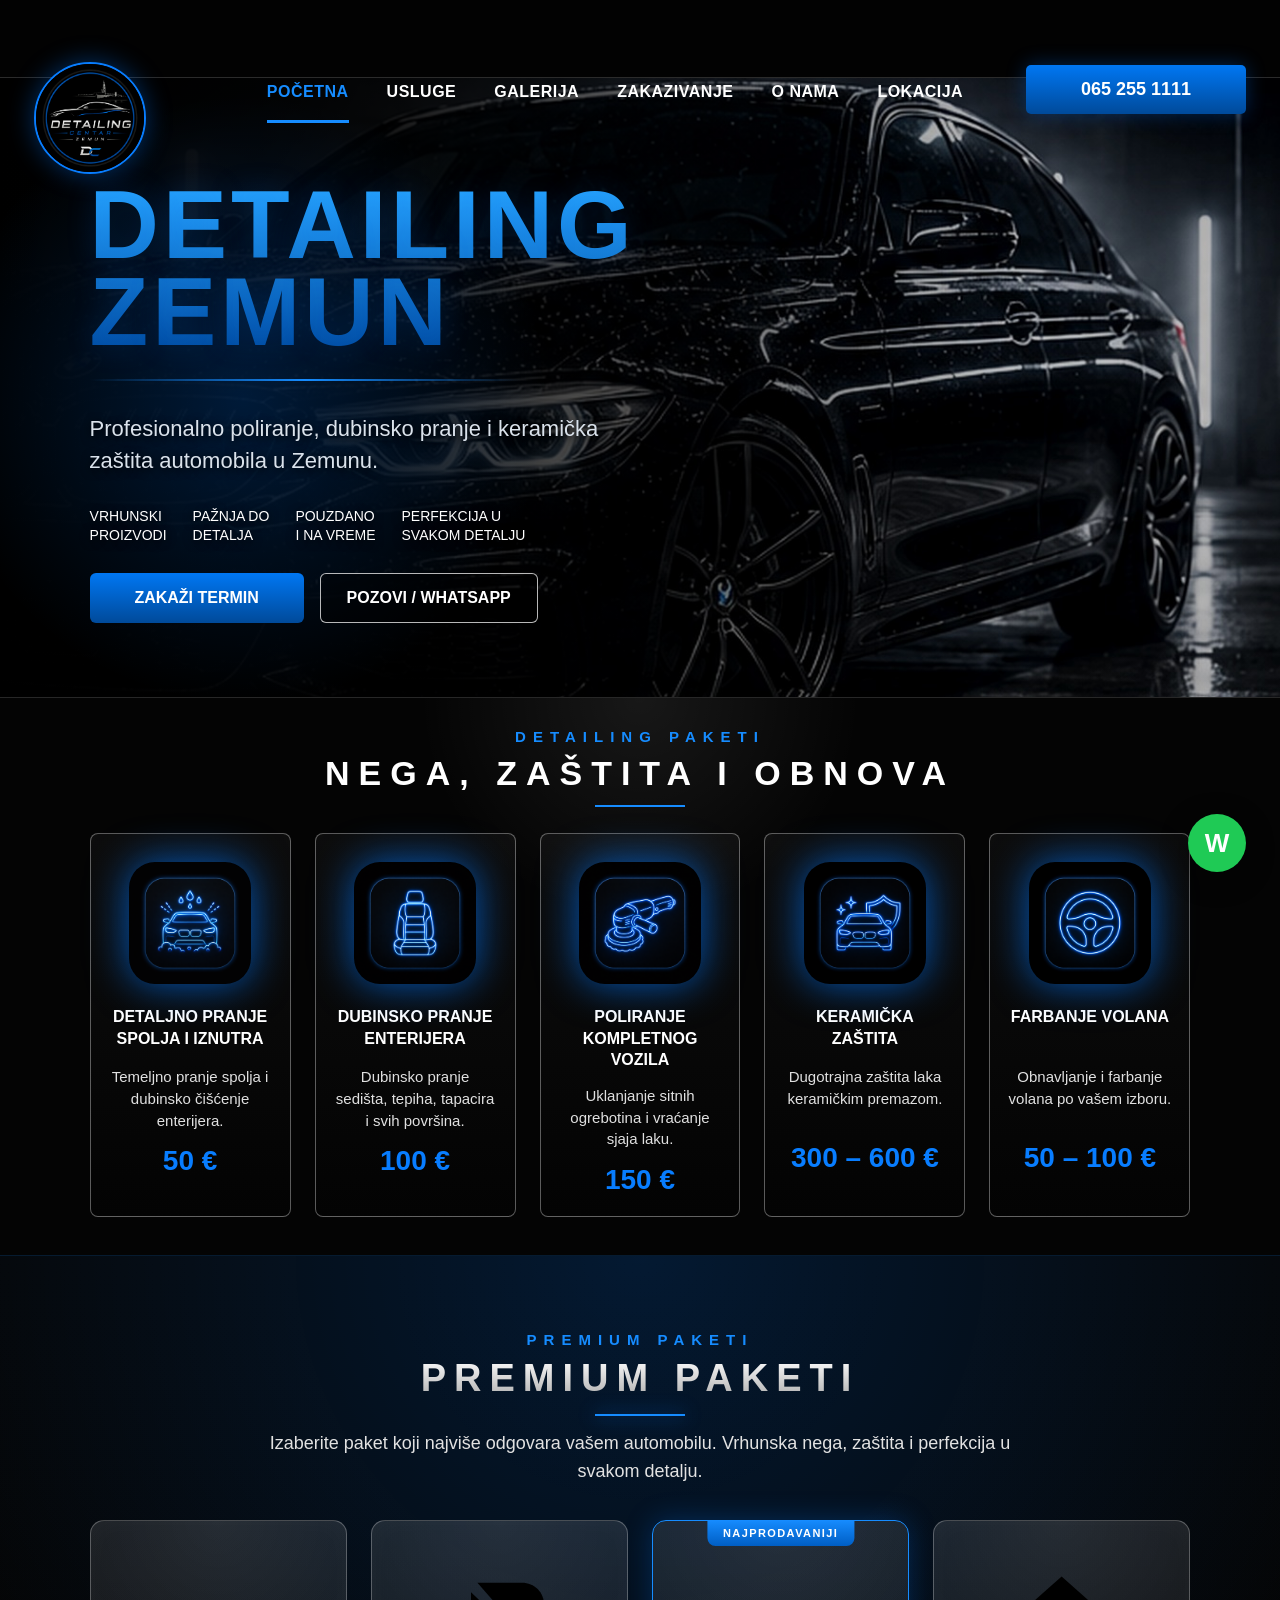
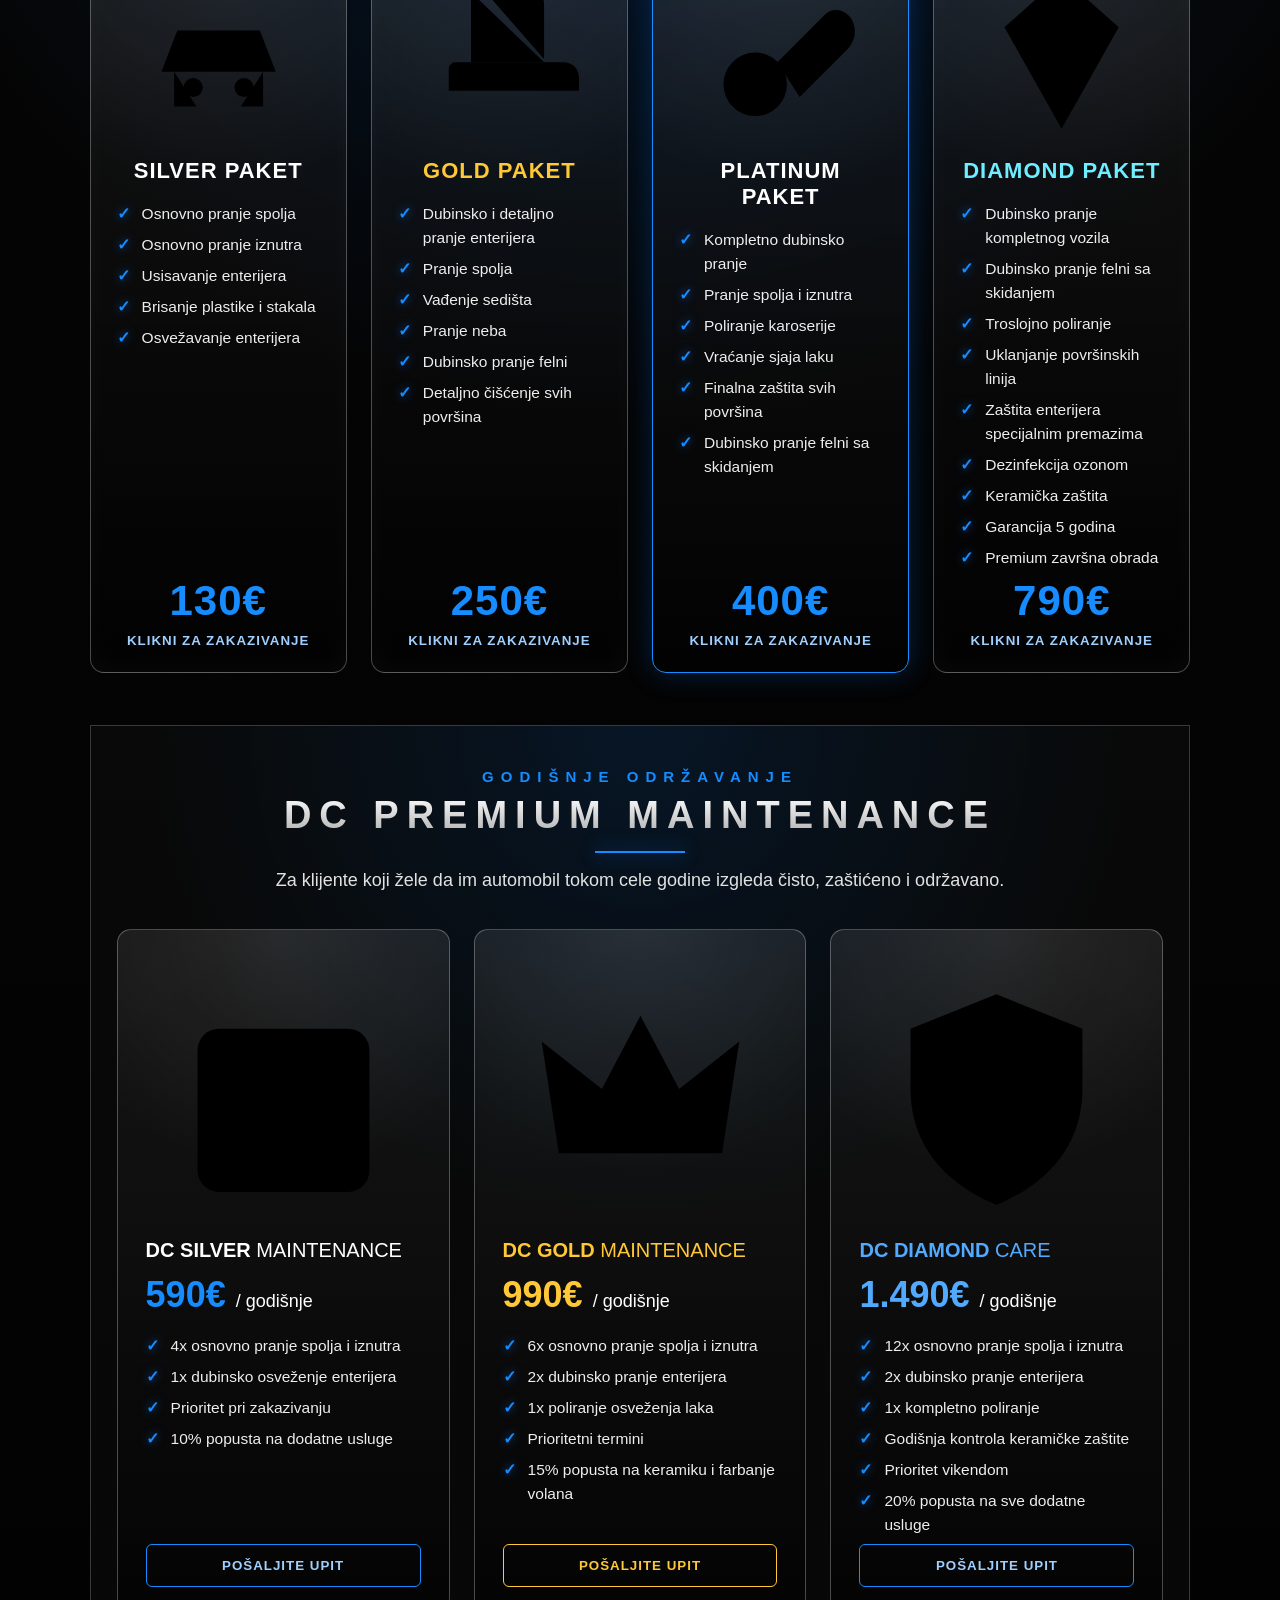
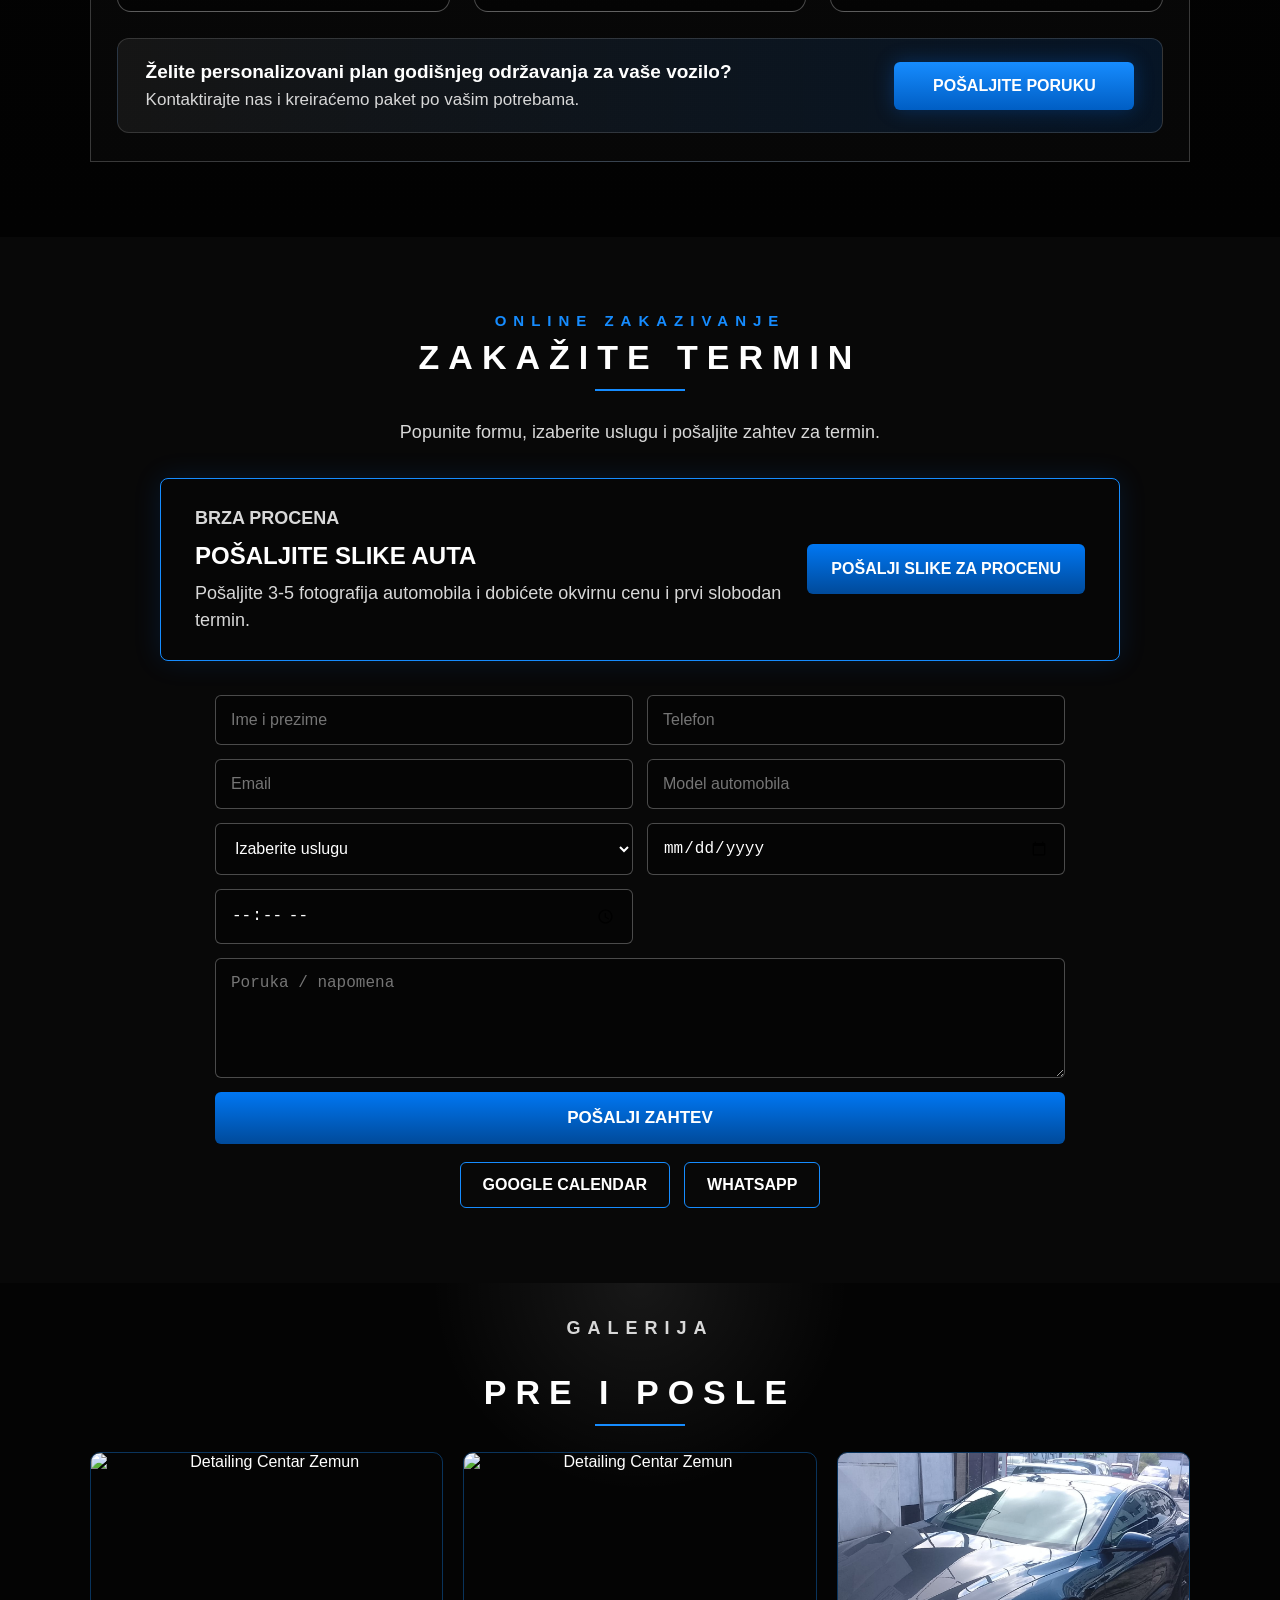
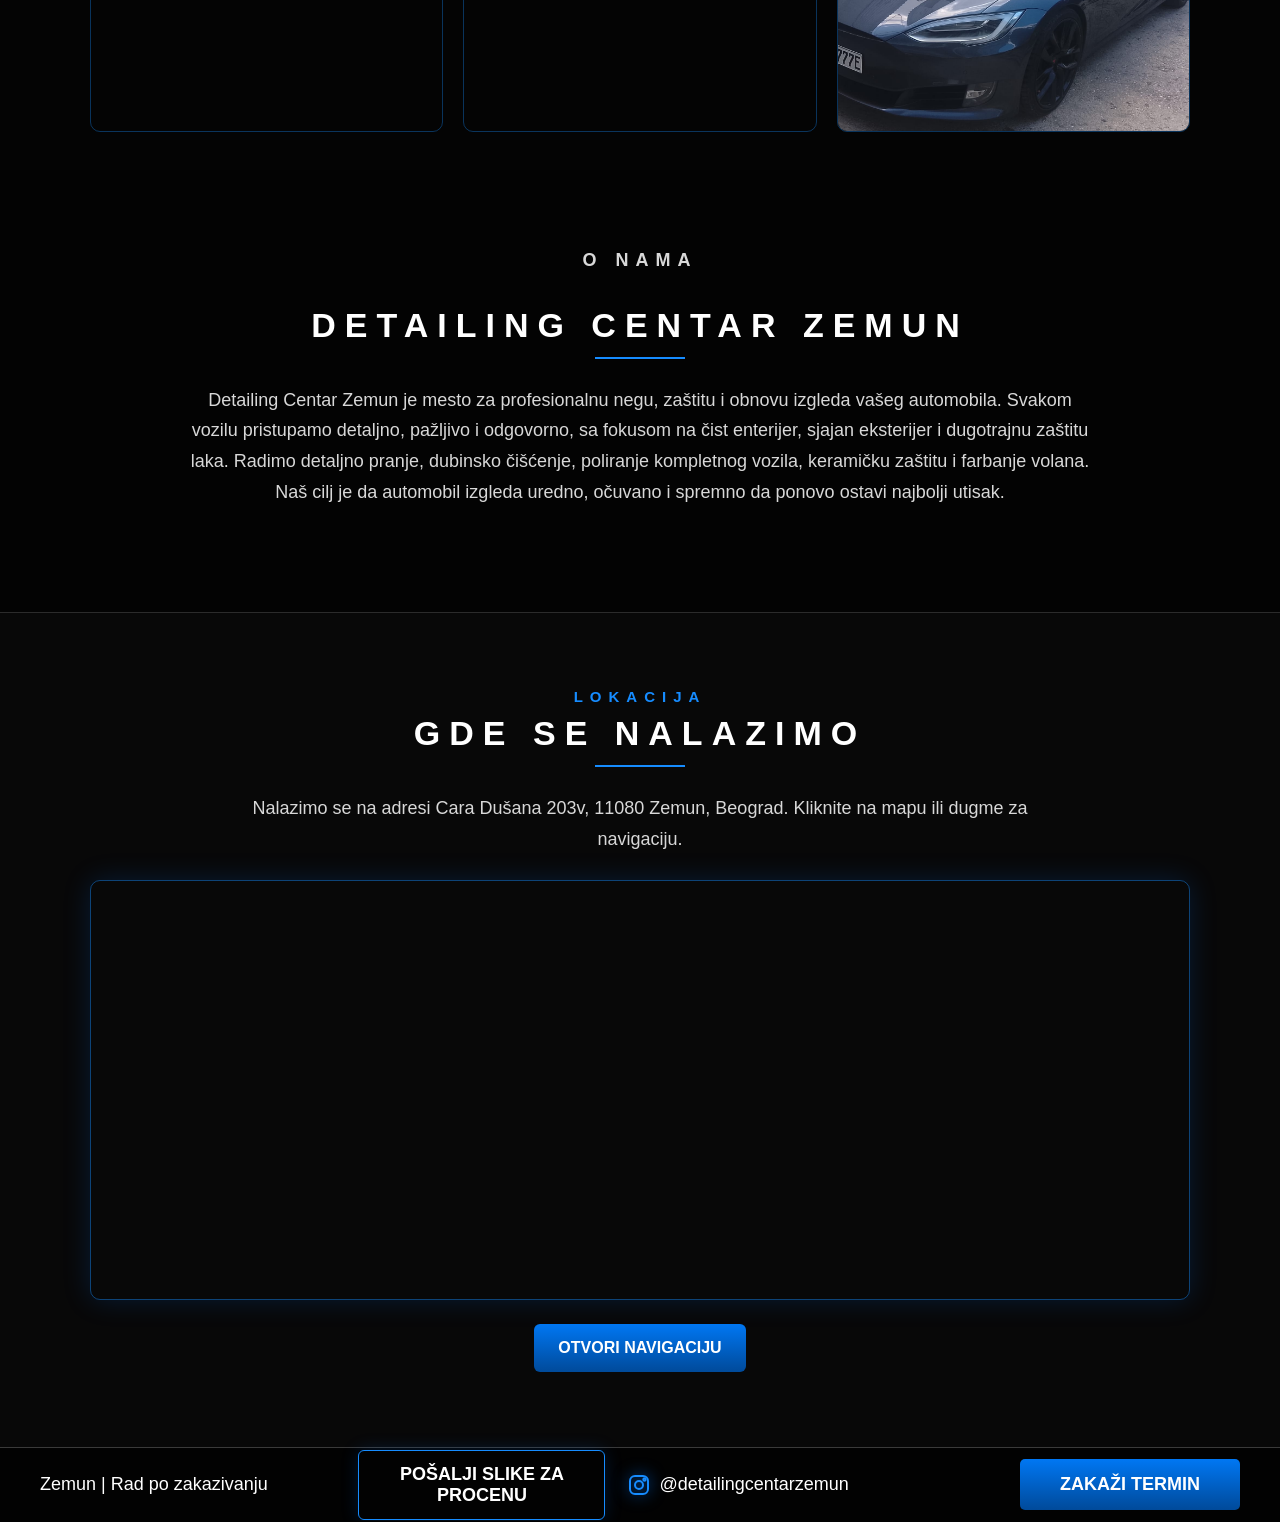
==== commit 0bfe7398: "Update index.html" ====
--- a/index.html
+++ b/index.html
@@ -109,8 +109,22 @@
   </p>
 
   <div class="package-grid">
+
     <a class="package-card silver" href="#zakazivanje" data-service="Silver paket - osnovno pranje spolja i iznutra - 130€">
-      <img class="package-icon-img" src="assets/icons/car-wash.png" alt="Silver paket">
+      <span class="premium-svg-icon">
+        <svg viewBox="0 0 64 64">
+          <path d="M14 38h36l-5-13H19l-5 13z"></path>
+          <path d="M18 38v11h7"></path>
+          <path d="M46 38v11h-7"></path>
+          <circle cx="24" cy="43" r="3"></circle>
+          <circle cx="40" cy="43" r="3"></circle>
+          <path d="M20 19l-3 5"></path>
+          <path d="M32 16l-3 6"></path>
+          <path d="M44 19l-3 5"></path>
+          <path d="M48 14l3 3"></path>
+          <path d="M51 14l-3 3"></path>
+        </svg>
+      </span>
       <span class="package-badge">SILVER PAKET</span>
       <ul>
         <li>Osnovno pranje spolja</li>
@@ -124,7 +138,18 @@
     </a>
 
     <a class="package-card gold" href="#zakazivanje" data-service="Gold paket - dubinsko pranje spolja i iznutra sa vađenjem sedišta i pranjem neba - 250€">
-      <img class="package-icon-img" src="assets/icons/seat.png" alt="Gold paket">
+      <span class="premium-svg-icon">
+        <svg viewBox="0 0 64 64">
+          <path d="M25 10h14c4 0 7 3 7 7v17"></path>
+          <path d="M23 13v22h23"></path>
+          <path d="M18 35h34c3 0 5 2 5 5v4H16v-7c0-1 1-2 2-2z"></path>
+          <path d="M20 44l-4 10"></path>
+          <path d="M48 44l4 10"></path>
+          <path d="M24 54h28"></path>
+          <path d="M29 20h10"></path>
+          <path d="M29 27h10"></path>
+        </svg>
+      </span>
       <span class="package-badge">GOLD PAKET</span>
       <ul>
         <li>Dubinsko i detaljno pranje enterijera</li>
@@ -139,9 +164,20 @@
     </a>
 
     <a class="package-card platinum popular" href="#zakazivanje" data-service="Platinum paket - kompletno dubinsko pranje sa poliranjem - 400€">
-     <span class="popular-label">NAJPRODAVANIJI</span>
-     <img class="package-icon-img" src="assets/icons/polisher.png" alt="Platinum paket">
-     <span class="package-badge">PLATINUM PAKET</span>
+      <span class="popular-label">NAJPRODAVANIJI</span>
+      <span class="premium-svg-icon">
+        <svg viewBox="0 0 64 64">
+          <circle cx="24" cy="42" r="10"></circle>
+          <path d="M31 35l15-15c3-3 8-1 9 3 1 3 0 6-2 8L38 46"></path>
+          <path d="M42 24l8 8"></path>
+          <path d="M17 42h14"></path>
+          <path d="M24 35v14"></path>
+          <path d="M13 52h22"></path>
+          <path d="M49 13l3-5"></path>
+          <path d="M55 17l5-2"></path>
+        </svg>
+      </span>
+      <span class="package-badge">PLATINUM PAKET</span>
       <ul>
         <li>Kompletno dubinsko pranje</li>
         <li>Pranje spolja i iznutra</li>
@@ -155,14 +191,24 @@
     </a>
 
     <a class="package-card diamond" href="#zakazivanje" data-service="Diamond paket - dubinsko, troslojno poliranje i keramička zaštita sa 5 god garancijom - 790€">
-      <img class="package-icon-img" src="assets/icons/ceramic-car.png" alt="Diamond paket">
+      <span class="premium-svg-icon">
+        <svg viewBox="0 0 64 64">
+          <path d="M32 8l18 16-18 32-18-32L32 8z"></path>
+          <path d="M14 24h36"></path>
+          <path d="M24 24l8 32 8-32"></path>
+          <path d="M23 8l-9 16"></path>
+          <path d="M41 8l9 16"></path>
+          <path d="M50 10l3-5"></path>
+          <path d="M54 16l5-2"></path>
+        </svg>
+      </span>
       <span class="package-badge">DIAMOND PAKET</span>
       <ul>
         <li>Dubinsko pranje kompletnog vozila</li>
         <li>Dubinsko pranje felni sa skidanjem</li>
         <li>Troslojno poliranje</li>
         <li>Uklanjanje površinskih linija</li>
-        <li>Zaštita enterijera vozila specijalnim premazima</li>
+        <li>Zaštita enterijera specijalnim premazima</li>
         <li>Dezinfekcija ozonom</li>
         <li>Keramička zaštita</li>
         <li>Garancija 5 godina</li>
@@ -171,6 +217,7 @@
       <strong>790€</strong>
       <small>Klikni za zakazivanje</small>
     </a>
+
   </div>
 
   <div class="maintenance-section">
@@ -181,8 +228,17 @@
     </p>
 
     <div class="maintenance-grid">
+
       <a class="maintenance-card silver-maintenance" href="#zakazivanje" data-service="DC Silver Maintenance - godišnje održavanje - 590€">
-        <span class="maintenance-icon">♢</span>
+        <span class="premium-svg-icon maintenance-svg">
+          <svg viewBox="0 0 64 64">
+            <rect x="12" y="16" width="40" height="38" rx="5"></rect>
+            <path d="M20 10v10"></path>
+            <path d="M44 10v10"></path>
+            <path d="M12 27h40"></path>
+            <path d="M23 42l6 6 13-15"></path>
+          </svg>
+        </span>
         <h3>DC SILVER <span>MAINTENANCE</span></h3>
         <strong>590€ <em>/ godišnje</em></strong>
         <ul>
@@ -195,7 +251,15 @@
       </a>
 
       <a class="maintenance-card gold-maintenance" href="#zakazivanje" data-service="DC Gold Maintenance - godišnje održavanje - 990€">
-        <span class="maintenance-icon">♕</span>
+        <span class="premium-svg-icon maintenance-svg">
+          <svg viewBox="0 0 64 64">
+            <path d="M13 45h38l4-26-14 11-9-17-9 17-14-11 4 26z"></path>
+            <path d="M17 51h30"></path>
+            <circle cx="32" cy="34" r="4"></circle>
+            <path d="M20 25l4 20"></path>
+            <path d="M44 25l-4 20"></path>
+          </svg>
+        </span>
         <h3>DC GOLD <span>MAINTENANCE</span></h3>
         <strong>990€ <em>/ godišnje</em></strong>
         <ul>
@@ -209,7 +273,13 @@
       </a>
 
       <a class="maintenance-card diamond-maintenance" href="#zakazivanje" data-service="DC Diamond Care - godišnje održavanje - 1490€">
-        <span class="maintenance-icon">◇</span>
+        <span class="premium-svg-icon maintenance-svg">
+          <svg viewBox="0 0 64 64">
+            <path d="M32 8l20 8v14c0 13-8 22-20 27-12-5-20-14-20-27V16l20-8z"></path>
+            <path d="M23 34l6 6 13-15"></path>
+            <path d="M23 15l9 8 9-8"></path>
+          </svg>
+        </span>
         <h3>DC DIAMOND <span>CARE</span></h3>
         <strong>1.490€ <em>/ godišnje</em></strong>
         <ul>
@@ -222,6 +292,7 @@
         </ul>
         <small>POŠALJITE UPIT</small>
       </a>
+
     </div>
 
     <div class="custom-maintenance">
@@ -235,7 +306,7 @@
     </div>
   </div>
 </section>
-
+  
 <section id="zakazivanje" class="booking">
   <p class="label">ONLINE ZAKAZIVANJE</p>
   <h2>ZAKAŽITE TERMIN</h2>
--- a/style.css
+++ b/style.css
@@ -538,3 +538,22 @@
     width: 100%;
   }
 }
+.package-icon {
+  display: none;
+}
+
+.package-icon-img {
+  width: 92px;
+  height: 92px;
+  object-fit: contain;
+  margin: 0 auto 18px;
+  display: block;
+  border-radius: 22px;
+  filter: drop-shadow(0 0 20px rgba(0,119,255,.75));
+  transition: .25s ease;
+}
+
+.package-card:hover .package-icon-img {
+  transform: translateY(-3px) scale(1.04);
+  filter: drop-shadow(0 0 28px rgba(0,119,255,.95));
+}
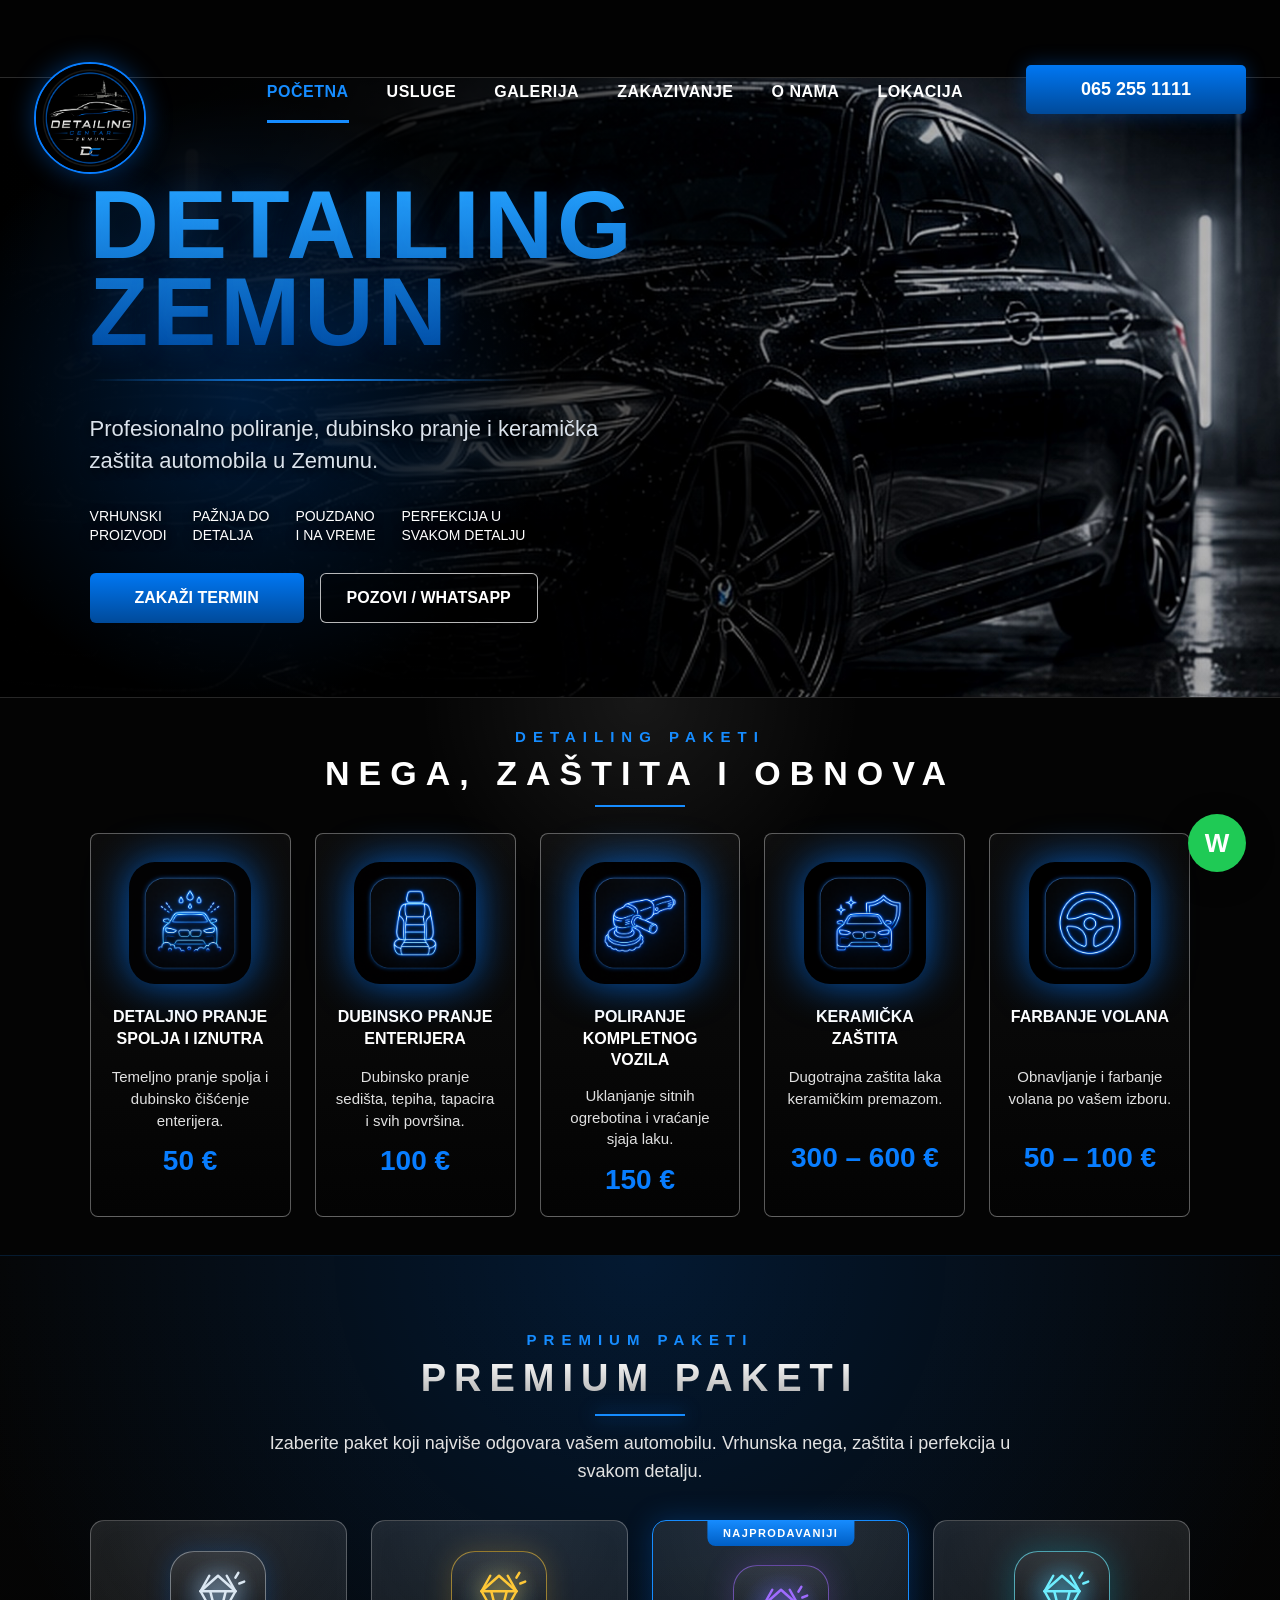
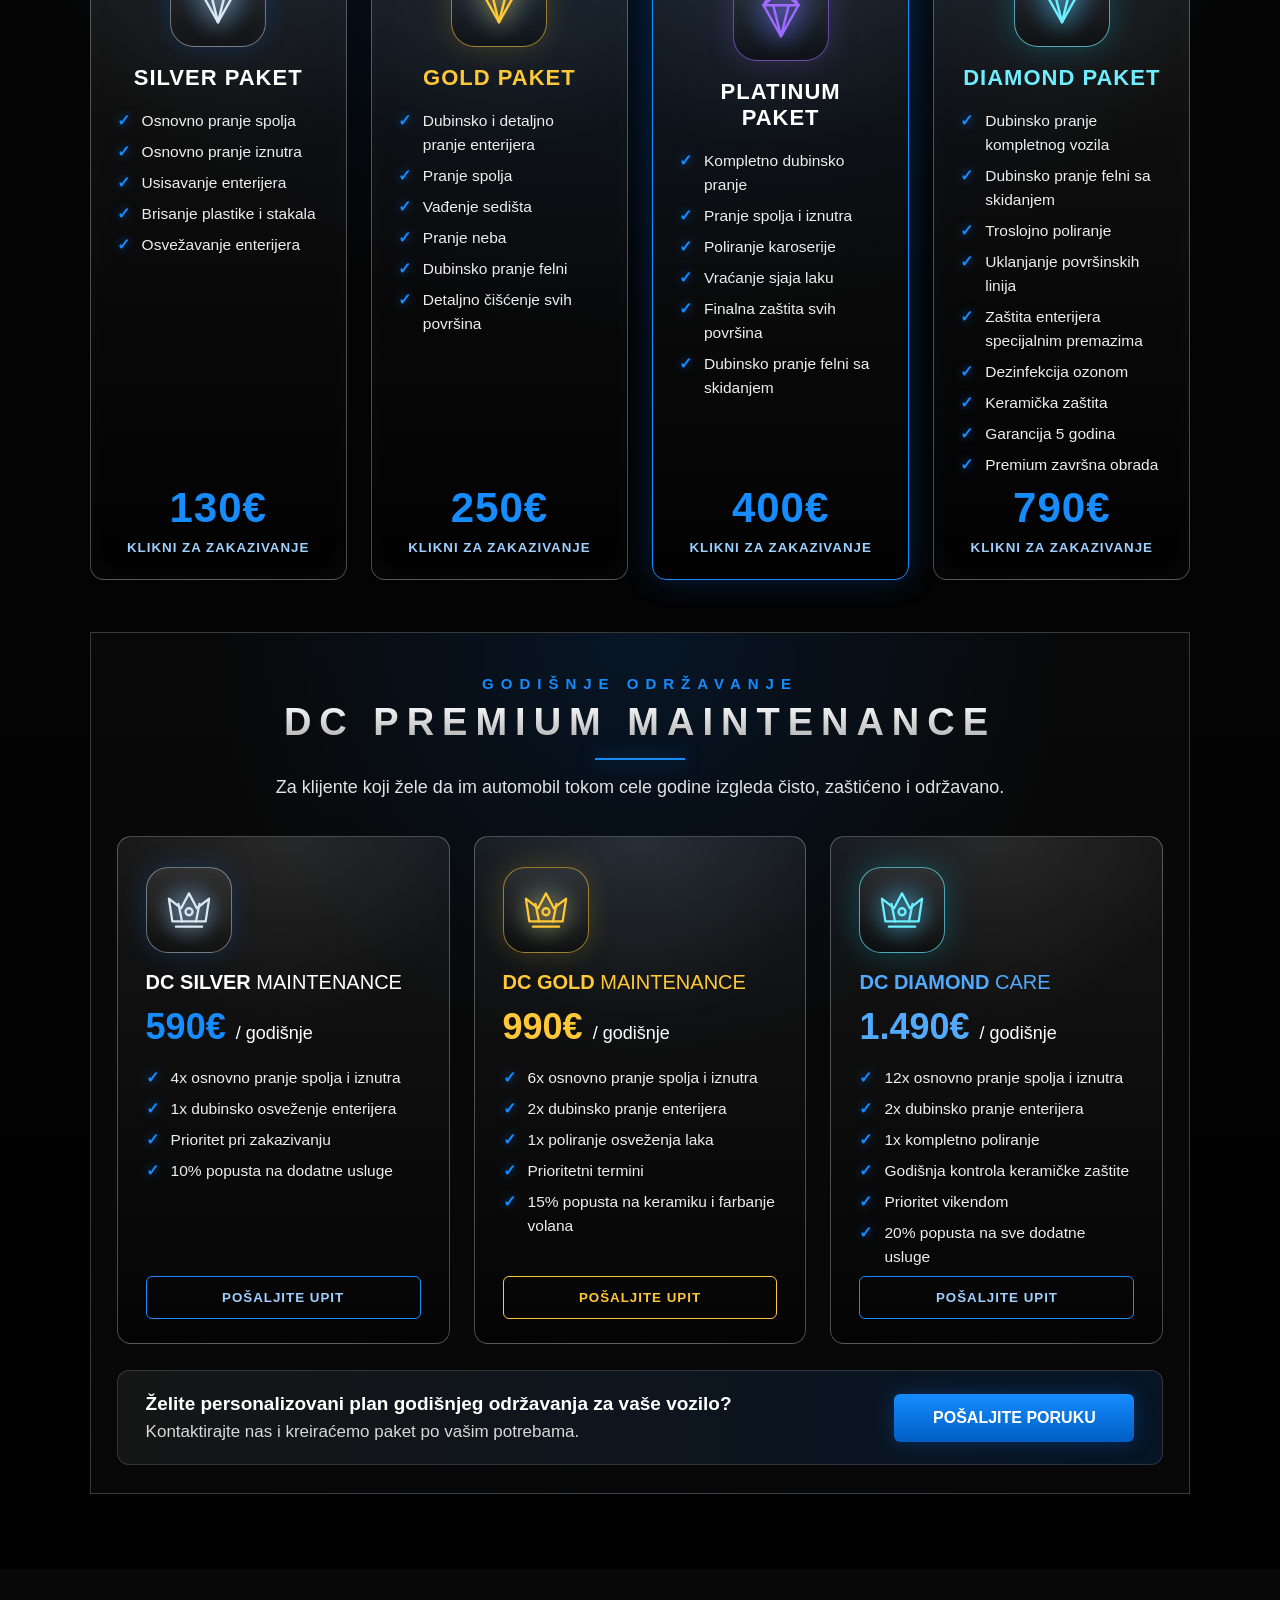
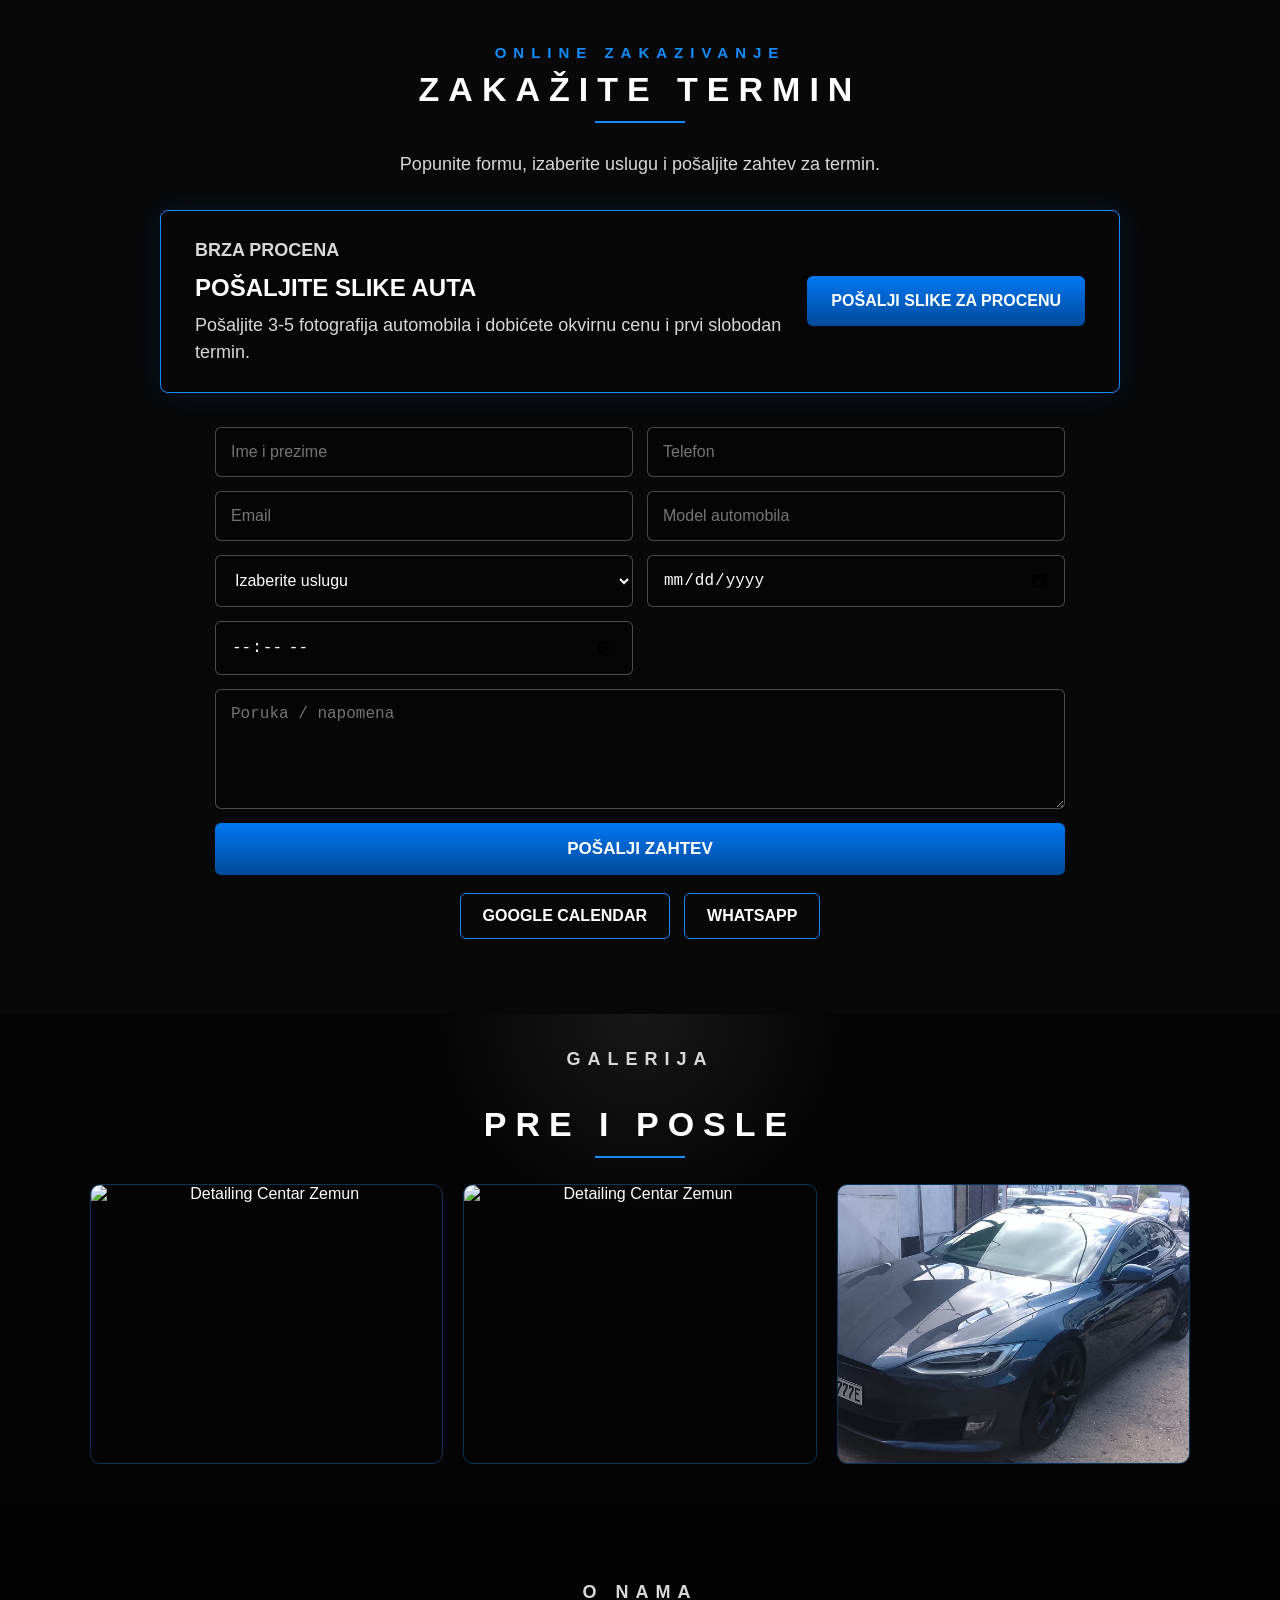
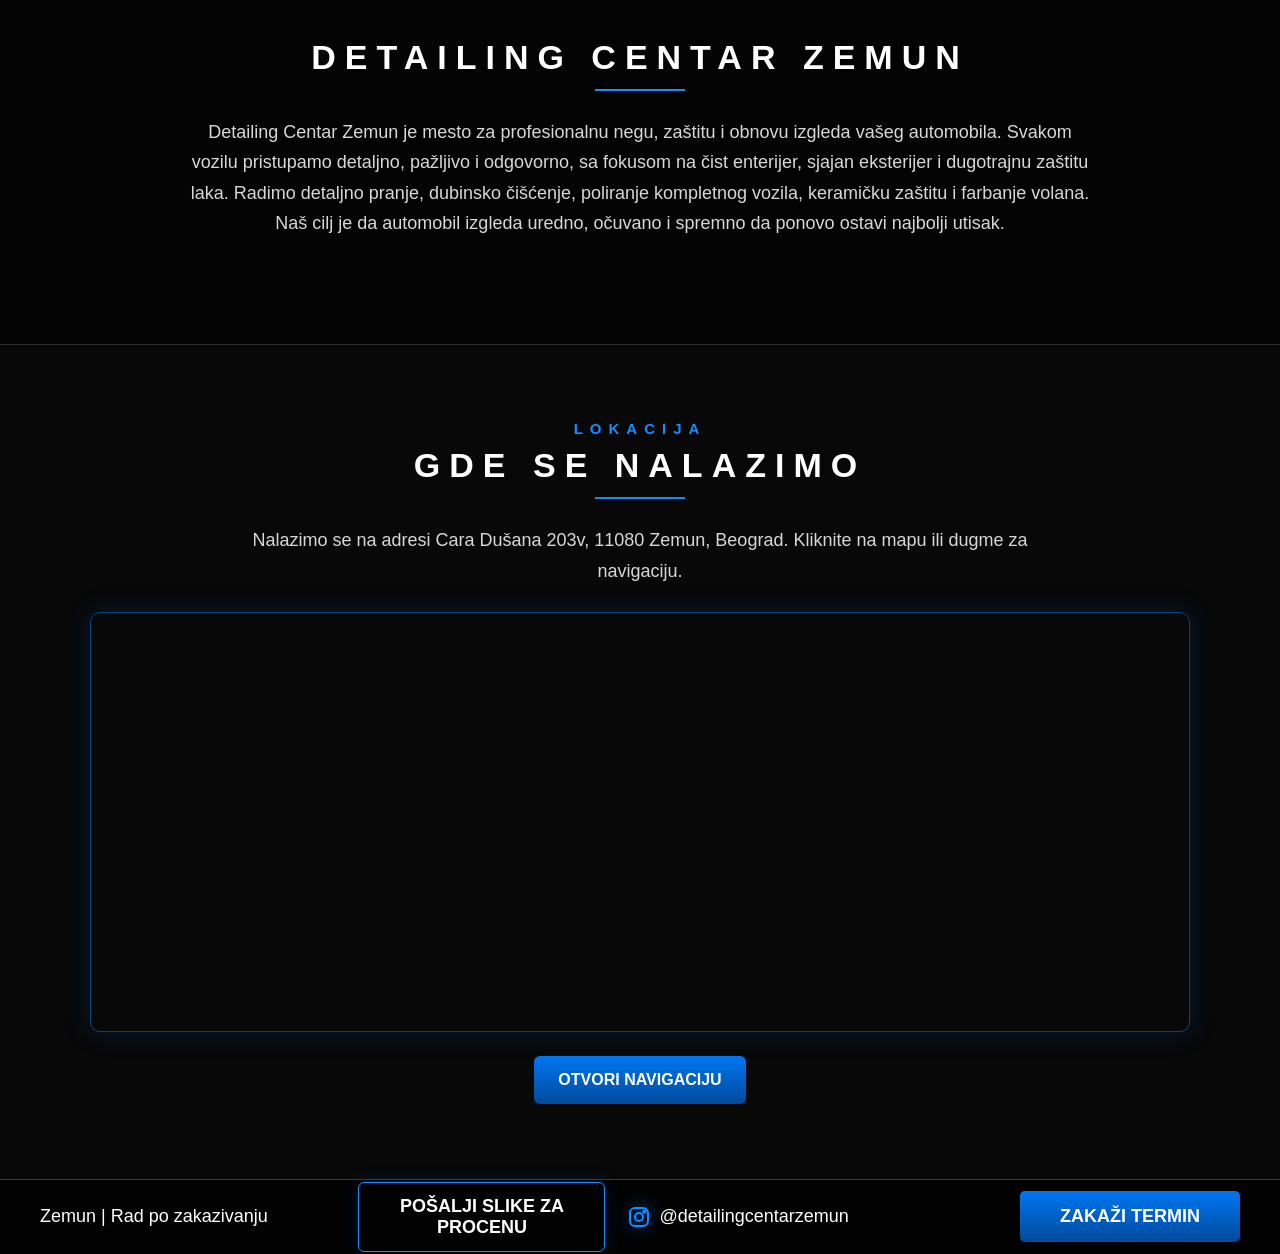
==== commit d0422fad: "Update index.html" ====
--- a/index.html
+++ b/index.html
@@ -112,19 +112,16 @@
 
     <a class="package-card silver" href="#zakazivanje" data-service="Silver paket - osnovno pranje spolja i iznutra - 130€">
       <span class="premium-svg-icon">
-        <svg viewBox="0 0 64 64">
-          <path d="M14 38h36l-5-13H19l-5 13z"></path>
-          <path d="M18 38v11h7"></path>
-          <path d="M46 38v11h-7"></path>
-          <circle cx="24" cy="43" r="3"></circle>
-          <circle cx="40" cy="43" r="3"></circle>
-          <path d="M20 19l-3 5"></path>
-          <path d="M32 16l-3 6"></path>
-          <path d="M44 19l-3 5"></path>
-          <path d="M48 14l3 3"></path>
-          <path d="M51 14l-3 3"></path>
-        </svg>
-      </span>
+       <svg viewBox="0 0 64 64">
+        <path d="M32 8l18 16-18 32-18-32L32 8z"></path>
+        <path d="M14 24h36"></path>
+        <path d="M24 24l8 32 8-32"></path>
+        <path d="M23 8l-9 16"></path>
+        <path d="M41 8l9 16"></path>
+        <path d="M50 10l3-5"></path>
+        <path d="M54 16l5-2"></path>
+     </svg>
+  </span>
       <span class="package-badge">SILVER PAKET</span>
       <ul>
         <li>Osnovno pranje spolja</li>
@@ -139,17 +136,16 @@
 
     <a class="package-card gold" href="#zakazivanje" data-service="Gold paket - dubinsko pranje spolja i iznutra sa vađenjem sedišta i pranjem neba - 250€">
       <span class="premium-svg-icon">
-        <svg viewBox="0 0 64 64">
-          <path d="M25 10h14c4 0 7 3 7 7v17"></path>
-          <path d="M23 13v22h23"></path>
-          <path d="M18 35h34c3 0 5 2 5 5v4H16v-7c0-1 1-2 2-2z"></path>
-          <path d="M20 44l-4 10"></path>
-          <path d="M48 44l4 10"></path>
-          <path d="M24 54h28"></path>
-          <path d="M29 20h10"></path>
-          <path d="M29 27h10"></path>
-        </svg>
-      </span>
+       <svg viewBox="0 0 64 64">
+        <path d="M32 8l18 16-18 32-18-32L32 8z"></path>
+        <path d="M14 24h36"></path>
+        <path d="M24 24l8 32 8-32"></path>
+        <path d="M23 8l-9 16"></path>
+        <path d="M41 8l9 16"></path>
+        <path d="M50 10l3-5"></path>
+        <path d="M54 16l5-2"></path>
+     </svg>
+  </span>
       <span class="package-badge">GOLD PAKET</span>
       <ul>
         <li>Dubinsko i detaljno pranje enterijera</li>
@@ -166,17 +162,16 @@
     <a class="package-card platinum popular" href="#zakazivanje" data-service="Platinum paket - kompletno dubinsko pranje sa poliranjem - 400€">
       <span class="popular-label">NAJPRODAVANIJI</span>
       <span class="premium-svg-icon">
-        <svg viewBox="0 0 64 64">
-          <circle cx="24" cy="42" r="10"></circle>
-          <path d="M31 35l15-15c3-3 8-1 9 3 1 3 0 6-2 8L38 46"></path>
-          <path d="M42 24l8 8"></path>
-          <path d="M17 42h14"></path>
-          <path d="M24 35v14"></path>
-          <path d="M13 52h22"></path>
-          <path d="M49 13l3-5"></path>
-          <path d="M55 17l5-2"></path>
-        </svg>
-      </span>
+       <svg viewBox="0 0 64 64">
+        <path d="M32 8l18 16-18 32-18-32L32 8z"></path>
+        <path d="M14 24h36"></path>
+        <path d="M24 24l8 32 8-32"></path>
+        <path d="M23 8l-9 16"></path>
+        <path d="M41 8l9 16"></path>
+        <path d="M50 10l3-5"></path>
+        <path d="M54 16l5-2"></path>
+     </svg>
+  </span>
       <span class="package-badge">PLATINUM PAKET</span>
       <ul>
         <li>Kompletno dubinsko pranje</li>
@@ -192,16 +187,16 @@
 
     <a class="package-card diamond" href="#zakazivanje" data-service="Diamond paket - dubinsko, troslojno poliranje i keramička zaštita sa 5 god garancijom - 790€">
       <span class="premium-svg-icon">
-        <svg viewBox="0 0 64 64">
-          <path d="M32 8l18 16-18 32-18-32L32 8z"></path>
-          <path d="M14 24h36"></path>
-          <path d="M24 24l8 32 8-32"></path>
-          <path d="M23 8l-9 16"></path>
-          <path d="M41 8l9 16"></path>
-          <path d="M50 10l3-5"></path>
-          <path d="M54 16l5-2"></path>
-        </svg>
-      </span>
+       <svg viewBox="0 0 64 64">
+        <path d="M32 8l18 16-18 32-18-32L32 8z"></path>
+        <path d="M14 24h36"></path>
+        <path d="M24 24l8 32 8-32"></path>
+        <path d="M23 8l-9 16"></path>
+        <path d="M41 8l9 16"></path>
+        <path d="M50 10l3-5"></path>
+        <path d="M54 16l5-2"></path>
+     </svg>
+  </span>
       <span class="package-badge">DIAMOND PAKET</span>
       <ul>
         <li>Dubinsko pranje kompletnog vozila</li>
@@ -231,14 +226,14 @@
 
       <a class="maintenance-card silver-maintenance" href="#zakazivanje" data-service="DC Silver Maintenance - godišnje održavanje - 590€">
         <span class="premium-svg-icon maintenance-svg">
-          <svg viewBox="0 0 64 64">
-            <rect x="12" y="16" width="40" height="38" rx="5"></rect>
-            <path d="M20 10v10"></path>
-            <path d="M44 10v10"></path>
-            <path d="M12 27h40"></path>
-            <path d="M23 42l6 6 13-15"></path>
-          </svg>
-        </span>
+         <svg viewBox="0 0 64 64">
+          <path d="M13 45h38l4-26-14 11-9-17-9 17-14-11 4 26z"></path>
+          <path d="M17 51h30"></path>
+          <circle cx="32" cy="34" r="4"></circle>
+          <path d="M20 25l4 20"></path>
+          <path d="M44 25l-4 20"></path>
+        </svg>
+      </span>
         <h3>DC SILVER <span>MAINTENANCE</span></h3>
         <strong>590€ <em>/ godišnje</em></strong>
         <ul>
@@ -252,14 +247,14 @@
 
       <a class="maintenance-card gold-maintenance" href="#zakazivanje" data-service="DC Gold Maintenance - godišnje održavanje - 990€">
         <span class="premium-svg-icon maintenance-svg">
-          <svg viewBox="0 0 64 64">
-            <path d="M13 45h38l4-26-14 11-9-17-9 17-14-11 4 26z"></path>
-            <path d="M17 51h30"></path>
-            <circle cx="32" cy="34" r="4"></circle>
-            <path d="M20 25l4 20"></path>
-            <path d="M44 25l-4 20"></path>
-          </svg>
-        </span>
+         <svg viewBox="0 0 64 64">
+          <path d="M13 45h38l4-26-14 11-9-17-9 17-14-11 4 26z"></path>
+          <path d="M17 51h30"></path>
+          <circle cx="32" cy="34" r="4"></circle>
+          <path d="M20 25l4 20"></path>
+          <path d="M44 25l-4 20"></path>
+        </svg>
+      </span>
         <h3>DC GOLD <span>MAINTENANCE</span></h3>
         <strong>990€ <em>/ godišnje</em></strong>
         <ul>
@@ -274,12 +269,14 @@
 
       <a class="maintenance-card diamond-maintenance" href="#zakazivanje" data-service="DC Diamond Care - godišnje održavanje - 1490€">
         <span class="premium-svg-icon maintenance-svg">
-          <svg viewBox="0 0 64 64">
-            <path d="M32 8l20 8v14c0 13-8 22-20 27-12-5-20-14-20-27V16l20-8z"></path>
-            <path d="M23 34l6 6 13-15"></path>
-            <path d="M23 15l9 8 9-8"></path>
-          </svg>
-        </span>
+         <svg viewBox="0 0 64 64">
+          <path d="M13 45h38l4-26-14 11-9-17-9 17-14-11 4 26z"></path>
+          <path d="M17 51h30"></path>
+          <circle cx="32" cy="34" r="4"></circle>
+          <path d="M20 25l4 20"></path>
+          <path d="M44 25l-4 20"></path>
+        </svg>
+      </span>
         <h3>DC DIAMOND <span>CARE</span></h3>
         <strong>1.490€ <em>/ godišnje</em></strong>
         <ul>
--- a/style.css
+++ b/style.css
@@ -557,3 +557,99 @@
   transform: translateY(-3px) scale(1.04);
   filter: drop-shadow(0 0 28px rgba(0,119,255,.95));
 }
+.package-icon,
+.package-icon-img,
+.maintenance-icon {
+  display: none !important;
+}
+
+.premium-svg-icon {
+  width: 96px;
+  height: 96px;
+  margin: 0 auto 18px;
+  border-radius: 24px;
+  display: grid;
+  place-items: center;
+  color: #168cff;
+  background:
+    radial-gradient(circle at center, rgba(22,140,255,.20), transparent 62%),
+    linear-gradient(180deg, rgba(255,255,255,.07), rgba(0,0,0,.35));
+  border: 1px solid rgba(22,140,255,.42);
+  box-shadow:
+    inset 0 0 24px rgba(255,255,255,.04),
+    0 0 24px rgba(0,119,255,.22);
+  transition: .25s ease;
+}
+
+.premium-svg-icon svg {
+  width: 62px;
+  height: 62px;
+  fill: none;
+  stroke: currentColor;
+  stroke-width: 2.6;
+  stroke-linecap: round;
+  stroke-linejoin: round;
+  filter: drop-shadow(0 0 12px currentColor);
+}
+
+.package-card:hover .premium-svg-icon,
+.maintenance-card:hover .premium-svg-icon {
+  transform: translateY(-4px) scale(1.04);
+  box-shadow:
+    inset 0 0 26px rgba(255,255,255,.05),
+    0 0 34px rgba(0,119,255,.36);
+}
+
+.silver .premium-svg-icon,
+.silver-maintenance .premium-svg-icon {
+  color: #dbe7f2;
+  border-color: rgba(219,231,242,.45);
+}
+
+.gold .premium-svg-icon,
+.gold-maintenance .premium-svg-icon {
+  color: #ffc837;
+  border-color: rgba(255,200,55,.55);
+  box-shadow: 0 0 28px rgba(255,200,55,.18);
+}
+
+.platinum .premium-svg-icon {
+  color: #9f6bff;
+  border-color: rgba(159,107,255,.58);
+  box-shadow: 0 0 30px rgba(159,107,255,.22);
+}
+
+.diamond .premium-svg-icon,
+.diamond-maintenance .premium-svg-icon {
+  color: #6eeeff;
+  border-color: rgba(110,238,255,.65);
+  box-shadow: 0 0 32px rgba(0,220,255,.24);
+}
+
+.maintenance-card .premium-svg-icon {
+  margin-left: 0;
+  margin-right: auto;
+  width: 86px;
+  height: 86px;
+  border-radius: 22px;
+}
+
+.maintenance-card .premium-svg-icon svg {
+  width: 56px;
+  height: 56px;
+}
+
+.package-card.popular {
+  padding-top: 44px;
+}
+
+.popular-label {
+  white-space: nowrap;
+}
+
+@media (max-width: 700px) {
+  .maintenance-card .premium-svg-icon {
+    margin-left: auto;
+    margin-right: auto;
+  }
+}
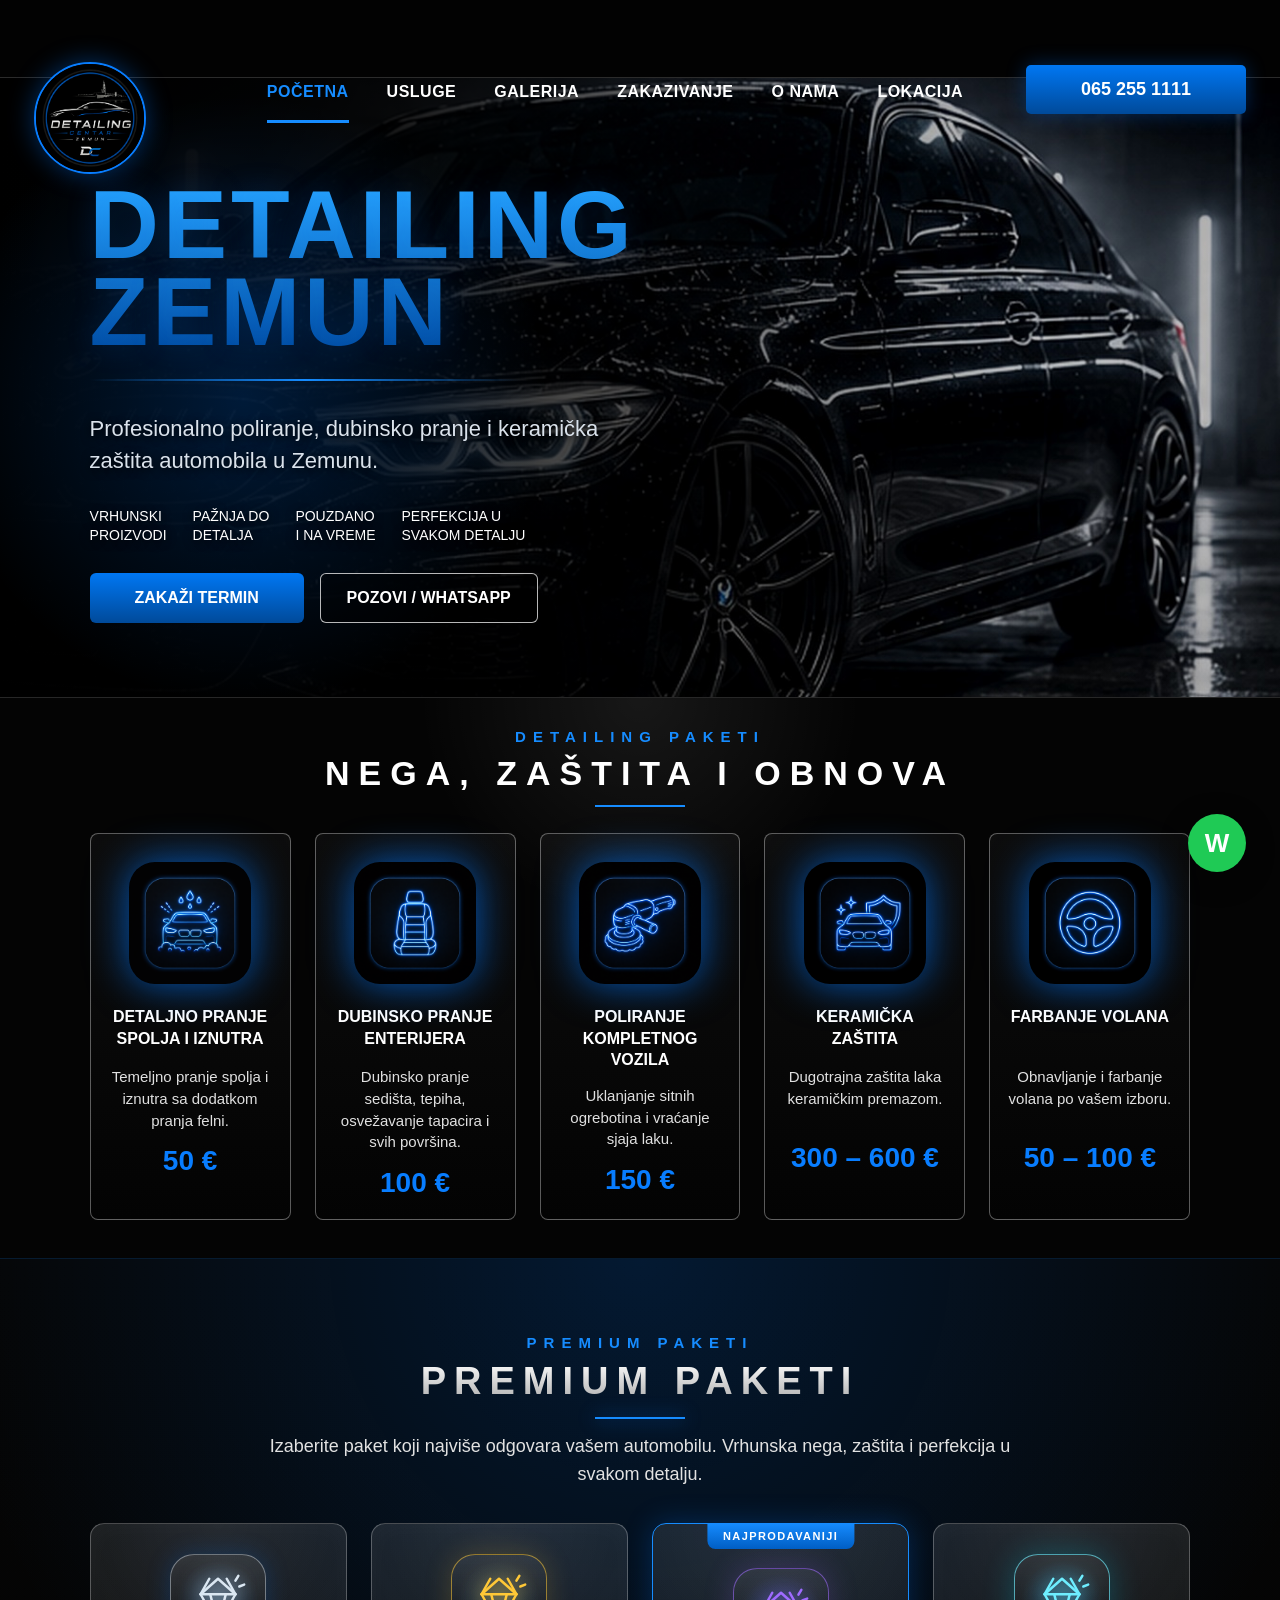
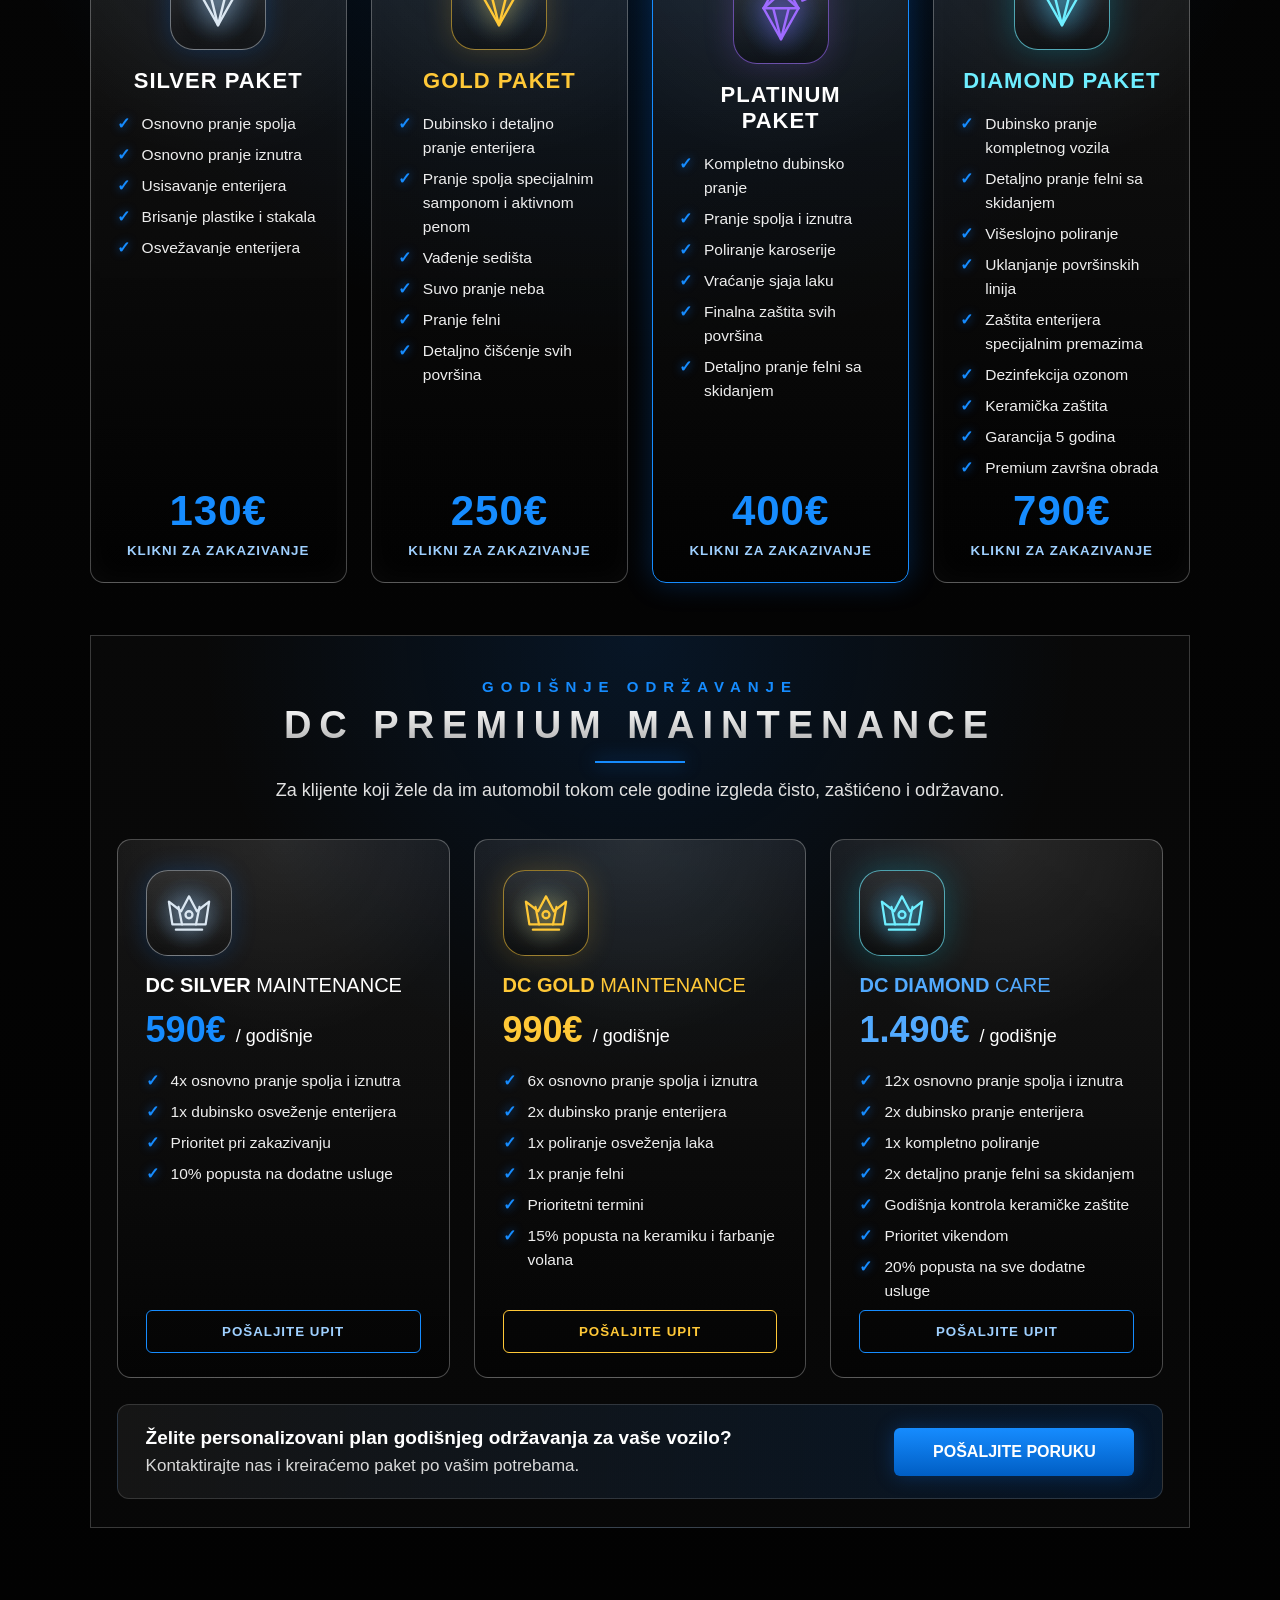
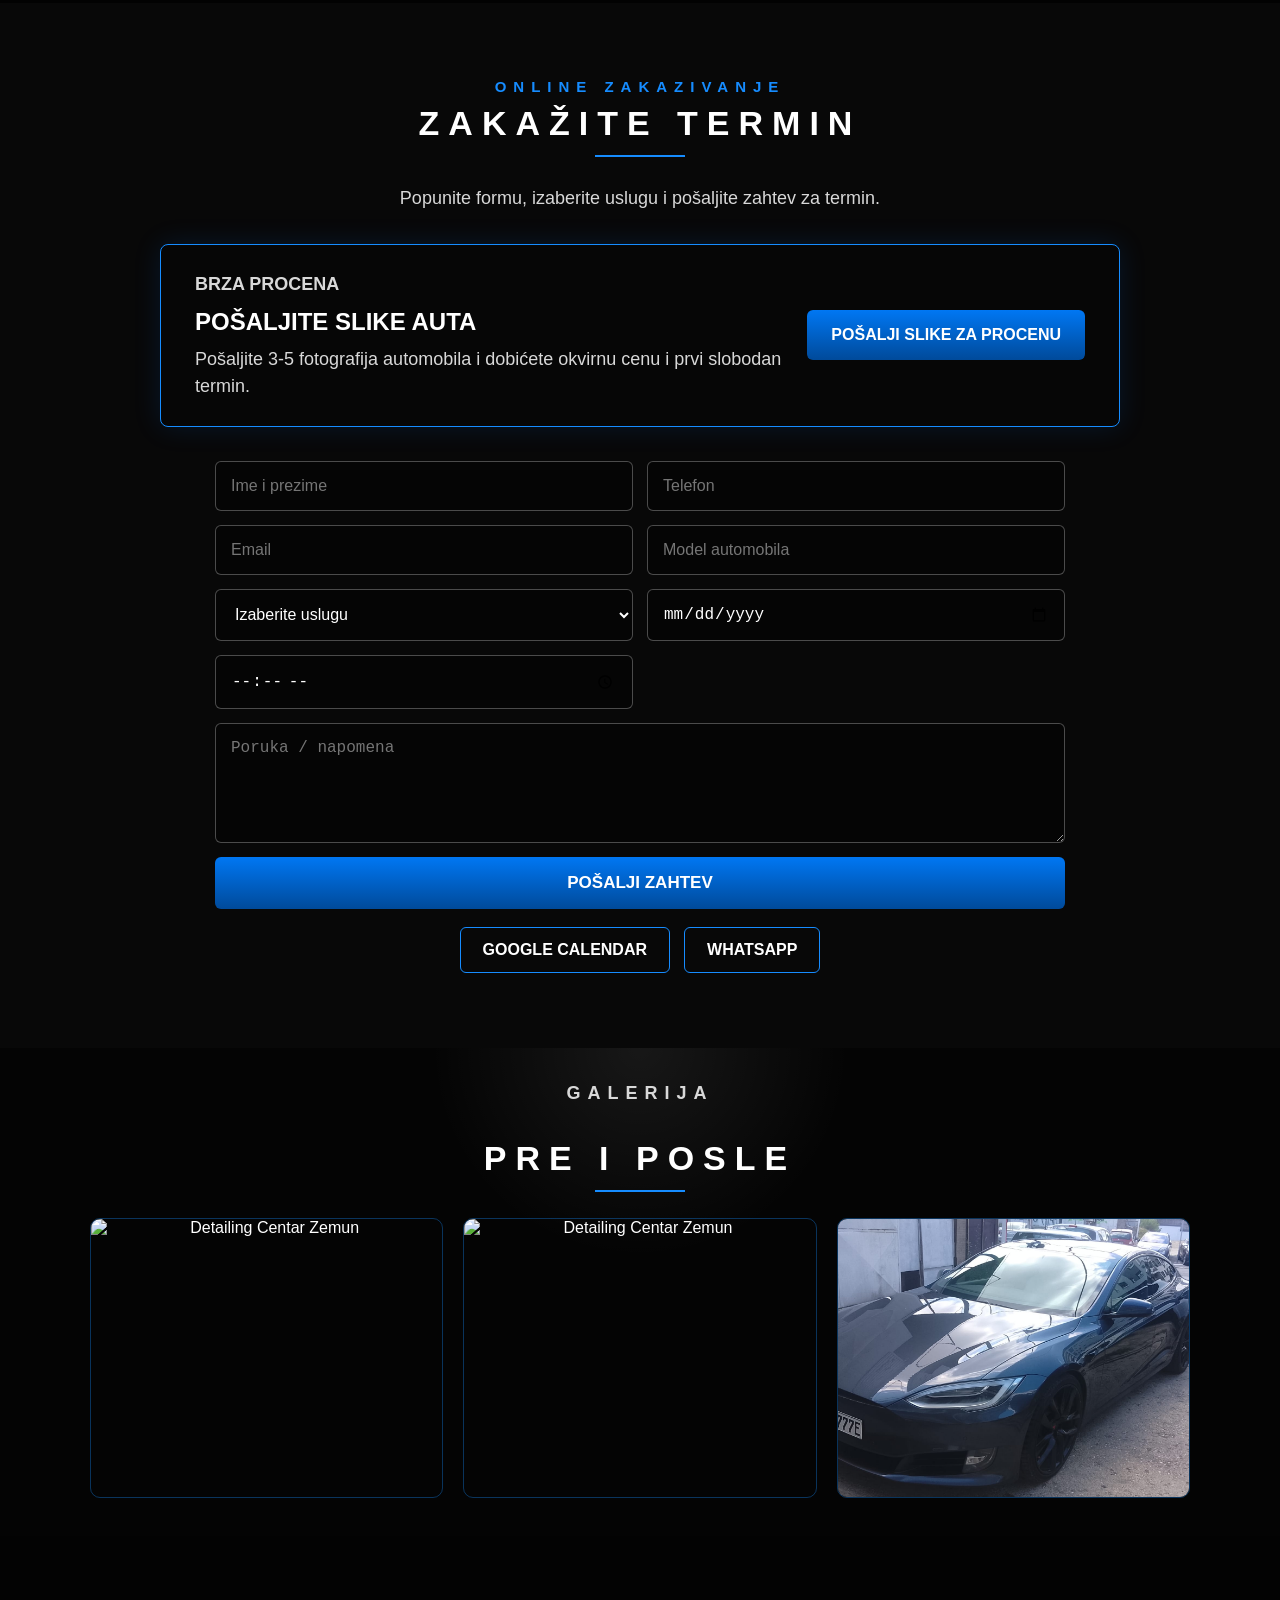
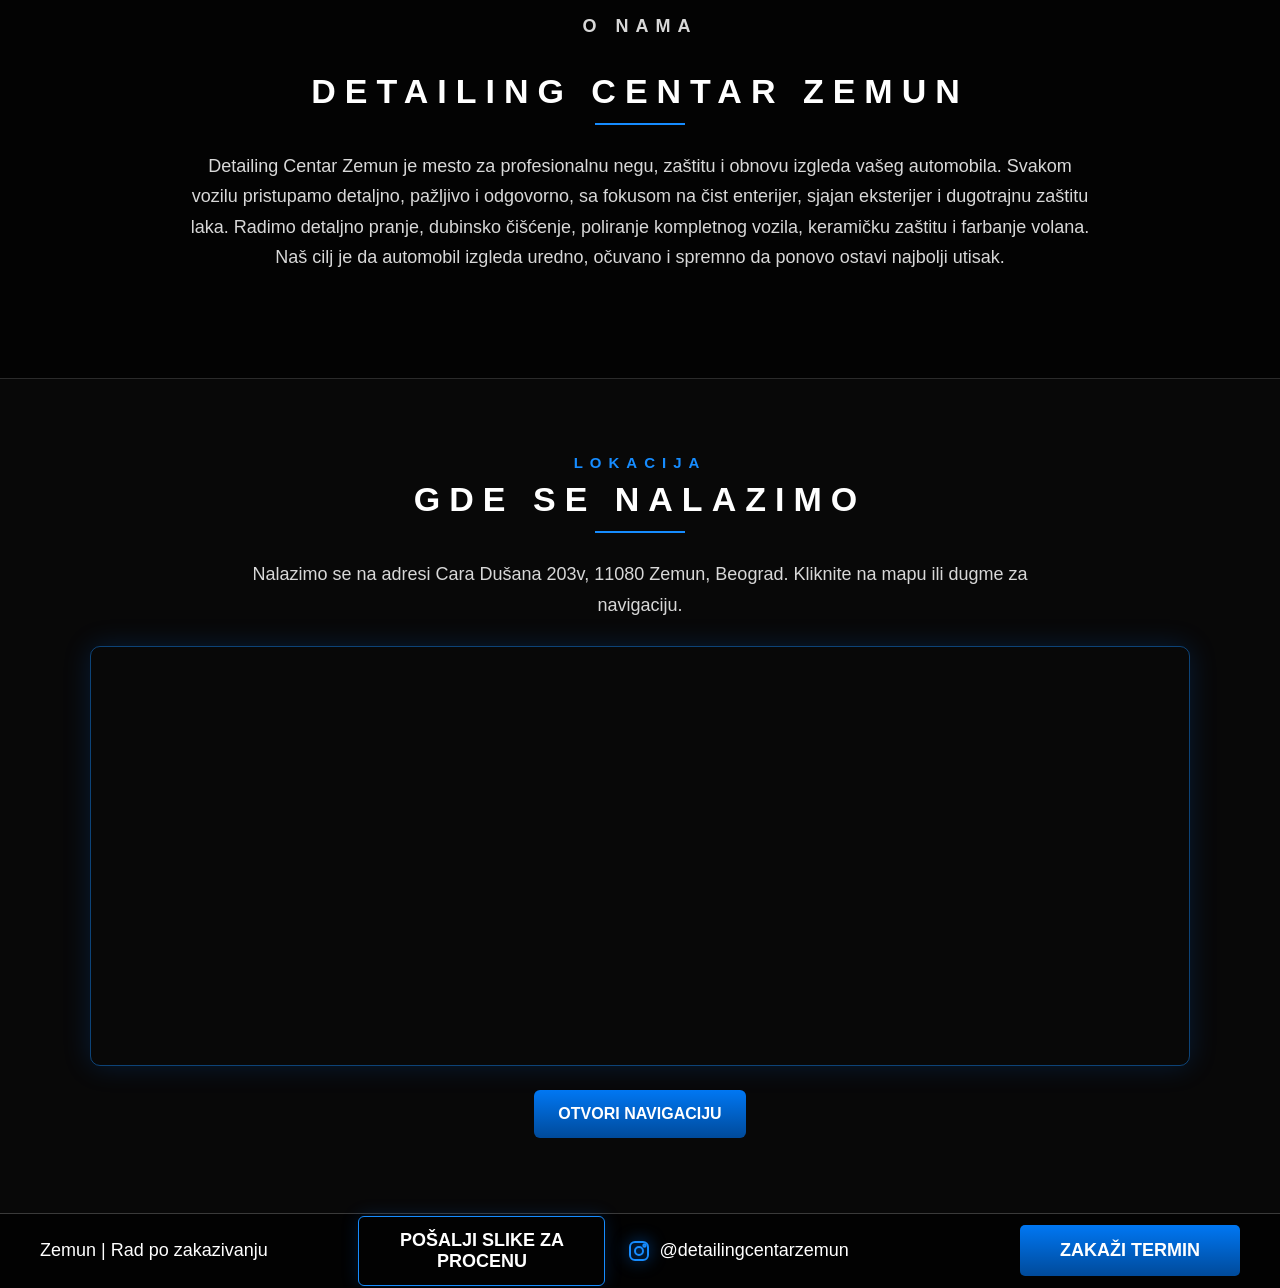
==== commit 55744ea0: "Update index.html" ====
--- a/index.html
+++ b/index.html
@@ -58,7 +58,7 @@
       <article class="card">
         <img class="service-icon" src="assets/icons/car-wash.png" alt="Detaljno pranje">
         <h3>DETALJNO PRANJE<br>SPOLJA I IZNUTRA</h3>
-        <p>Temeljno pranje spolja i dubinsko čišćenje enterijera.</p>
+        <p>Temeljno pranje spolja i iznutra sa dodatkom pranja felni.</p>
         <strong>50 €</strong>
       </article>
     </a>
@@ -67,7 +67,7 @@
       <article class="card">
         <img class="service-icon" src="assets/icons/seat.png" alt="Dubinsko pranje">
         <h3>DUBINSKO PRANJE<br>ENTERIJERA</h3>
-        <p>Dubinsko pranje sedišta, tepiha, tapacira i svih površina.</p>
+        <p>Dubinsko pranje sedišta, tepiha, osvežavanje tapacira i svih površina.</p>
         <strong>100 €</strong>
       </article>
     </a>
@@ -149,10 +149,10 @@
       <span class="package-badge">GOLD PAKET</span>
       <ul>
         <li>Dubinsko i detaljno pranje enterijera</li>
-        <li>Pranje spolja</li>
+        <li>Pranje spolja specijalnim samponom i aktivnom penom</li>
         <li>Vađenje sedišta</li>
-        <li>Pranje neba</li>
-        <li>Dubinsko pranje felni</li>
+        <li>Suvo pranje neba</li>
+        <li>Pranje felni</li>
         <li>Detaljno čišćenje svih površina</li>
       </ul>
       <strong>250€</strong>
@@ -179,7 +179,7 @@
         <li>Poliranje karoserije</li>
         <li>Vraćanje sjaja laku</li>
         <li>Finalna zaštita svih površina</li>
-        <li>Dubinsko pranje felni sa skidanjem</li>
+        <li>Detaljno pranje felni sa skidanjem</li>
       </ul>
       <strong>400€</strong>
       <small>Klikni za zakazivanje</small>
@@ -200,8 +200,8 @@
       <span class="package-badge">DIAMOND PAKET</span>
       <ul>
         <li>Dubinsko pranje kompletnog vozila</li>
-        <li>Dubinsko pranje felni sa skidanjem</li>
-        <li>Troslojno poliranje</li>
+        <li>Detaljno pranje felni sa skidanjem</li>
+        <li>Višeslojno poliranje</li>
         <li>Uklanjanje površinskih linija</li>
         <li>Zaštita enterijera specijalnim premazima</li>
         <li>Dezinfekcija ozonom</li>
@@ -261,6 +261,7 @@
           <li>6x osnovno pranje spolja i iznutra</li>
           <li>2x dubinsko pranje enterijera</li>
           <li>1x poliranje osveženja laka</li>
+          <li>1x pranje felni</li>
           <li>Prioritetni termini</li>
           <li>15% popusta na keramiku i farbanje volana</li>
         </ul>
@@ -283,6 +284,7 @@
           <li>12x osnovno pranje spolja i iznutra</li>
           <li>2x dubinsko pranje enterijera</li>
           <li>1x kompletno poliranje</li>
+          <li>2x detaljno pranje felni sa skidanjem</li>
           <li>Godišnja kontrola keramičke zaštite</li>
           <li>Prioritet vikendom</li>
           <li>20% popusta na sve dodatne usluge</li>
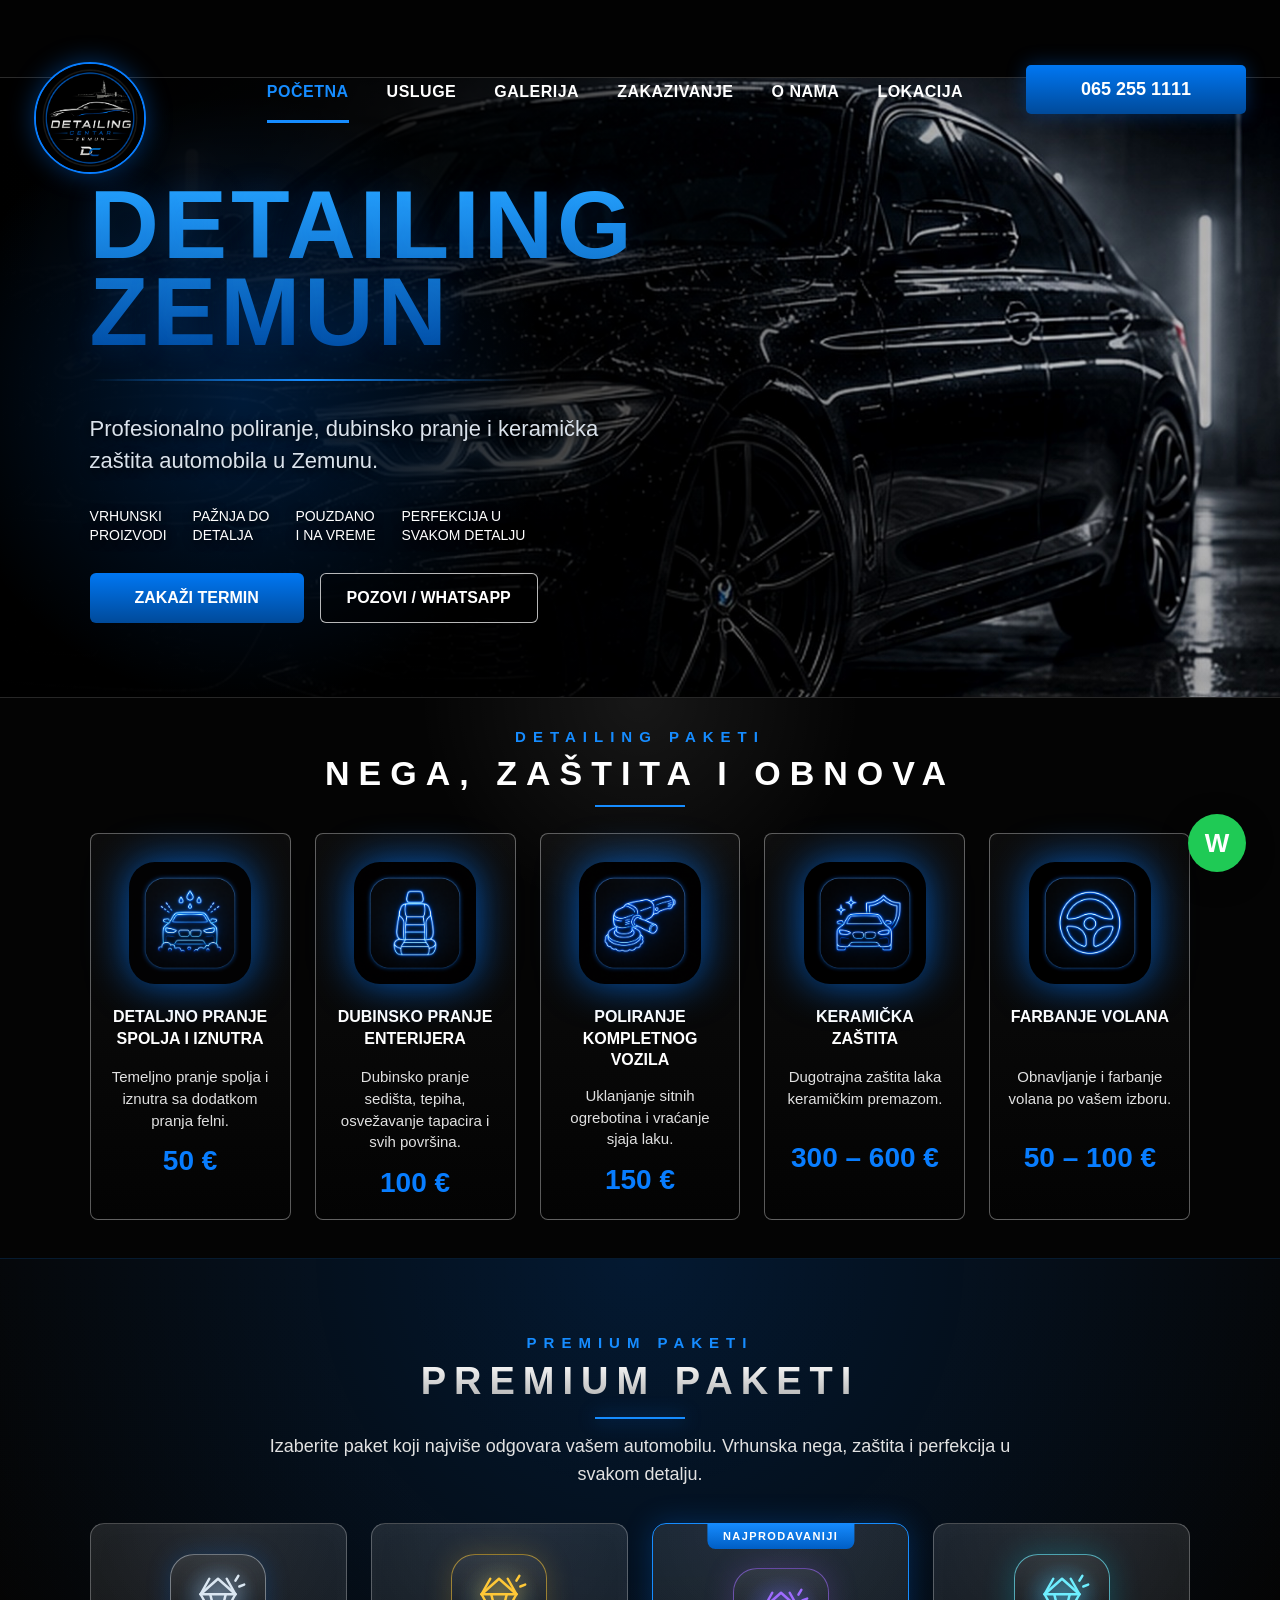
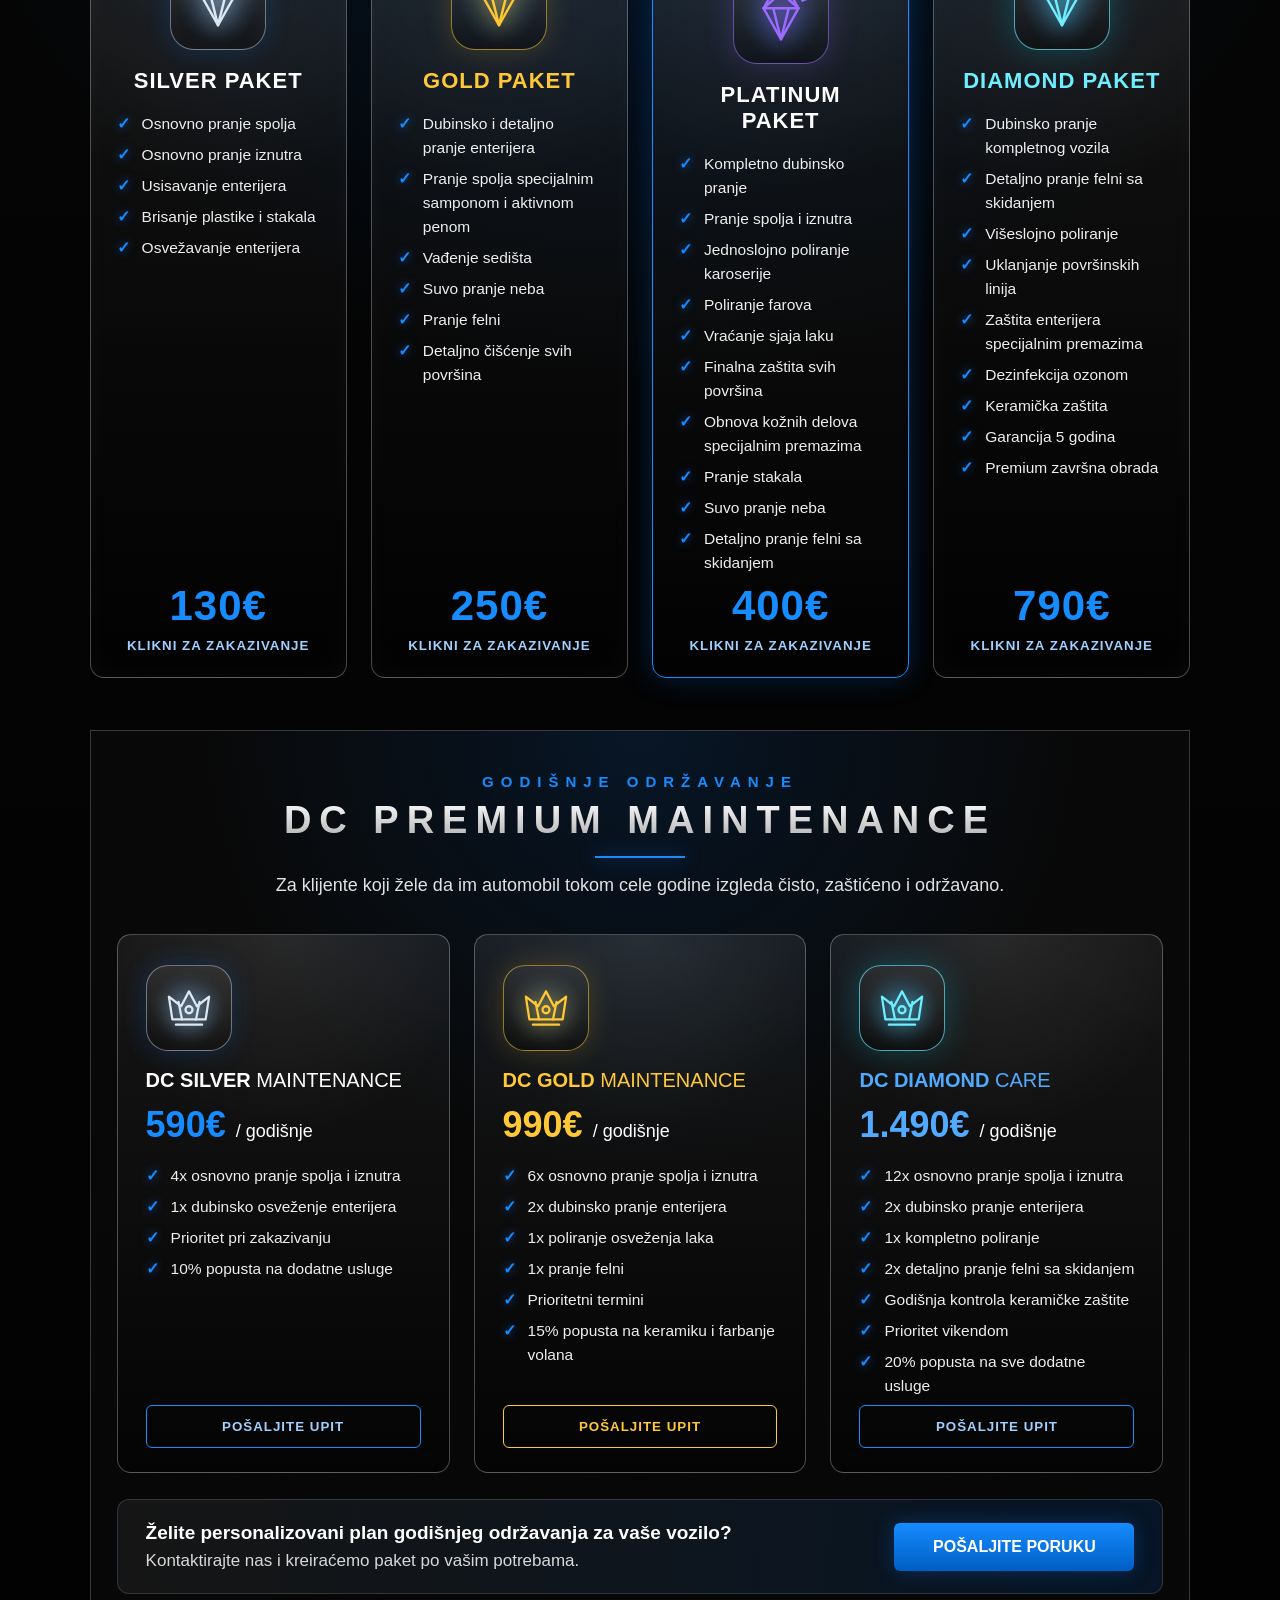
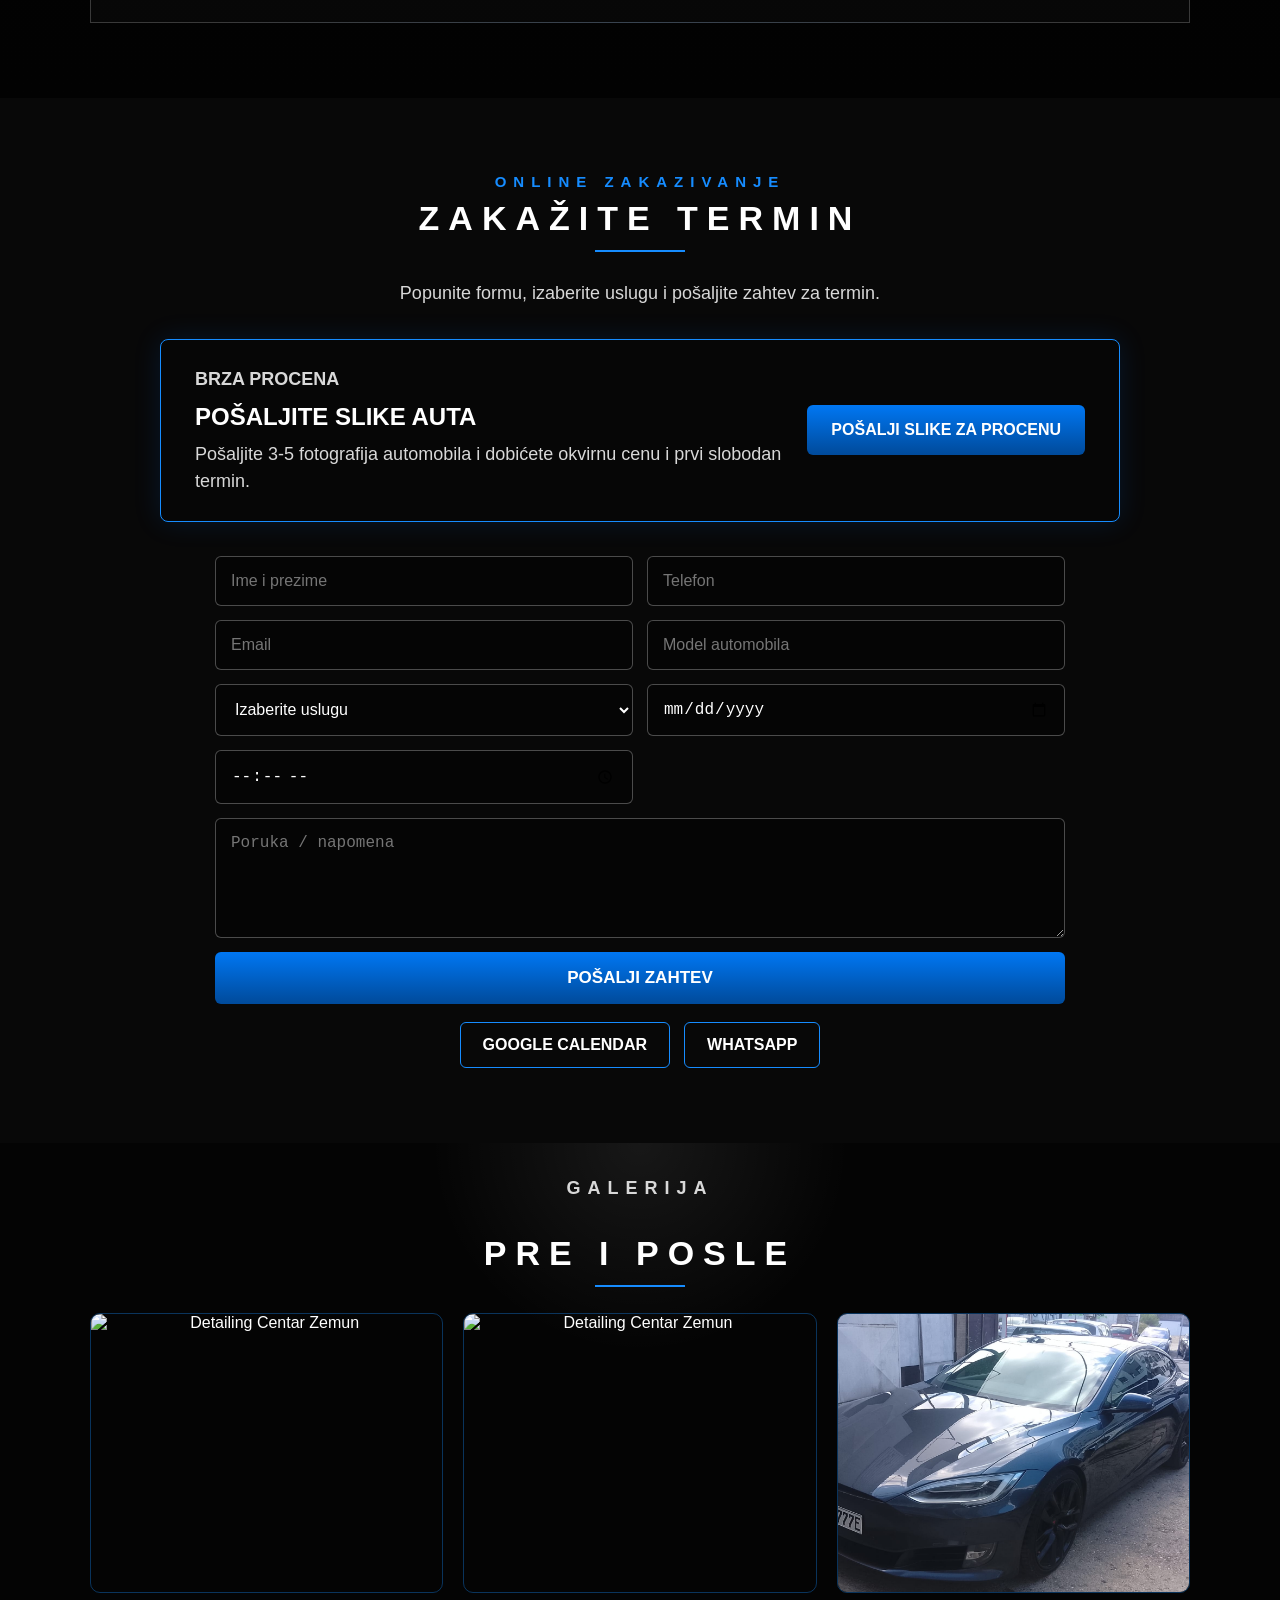
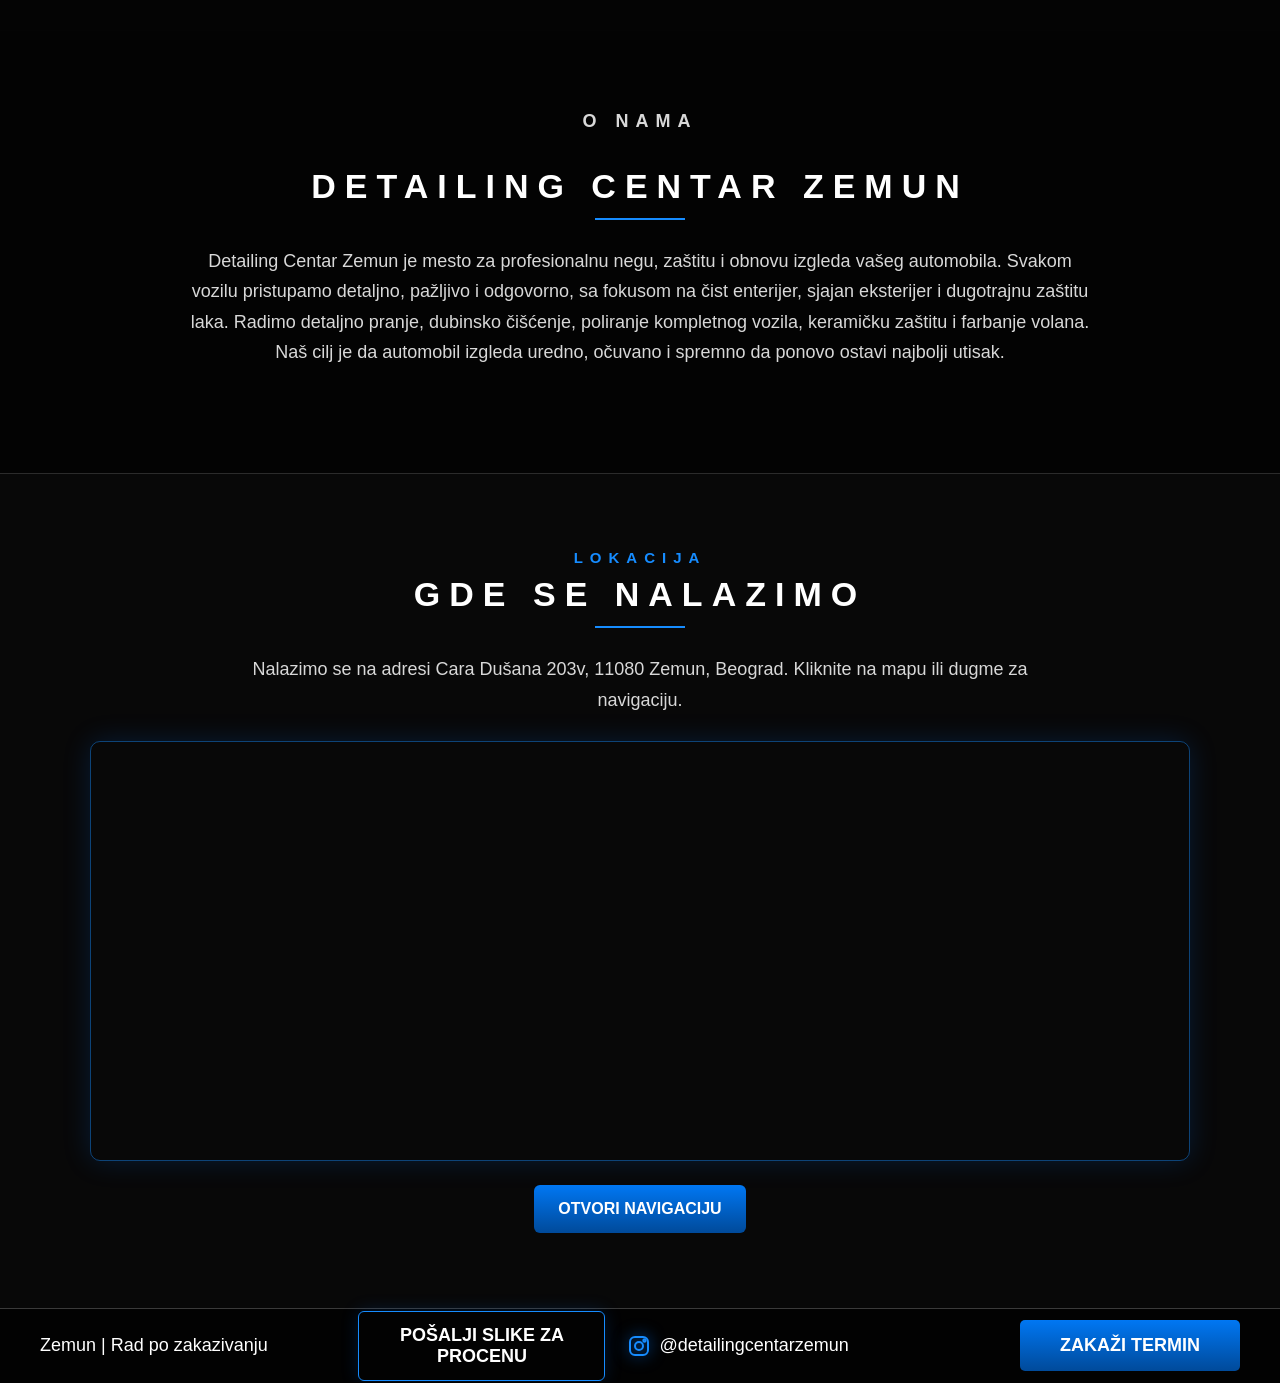
==== commit bd19b79a: "Update index.html" ====
--- a/index.html
+++ b/index.html
@@ -176,9 +176,13 @@
       <ul>
         <li>Kompletno dubinsko pranje</li>
         <li>Pranje spolja i iznutra</li>
-        <li>Poliranje karoserije</li>
+        <li>Jednoslojno poliranje karoserije</li>
+        <li>Poliranje farova</li>
         <li>Vraćanje sjaja laku</li>
         <li>Finalna zaštita svih površina</li>
+        <li>Obnova kožnih delova specijalnim premazima</li>
+        <li>Pranje stakala</li>
+        <li>Suvo pranje neba</li>
         <li>Detaljno pranje felni sa skidanjem</li>
       </ul>
       <strong>400€</strong>
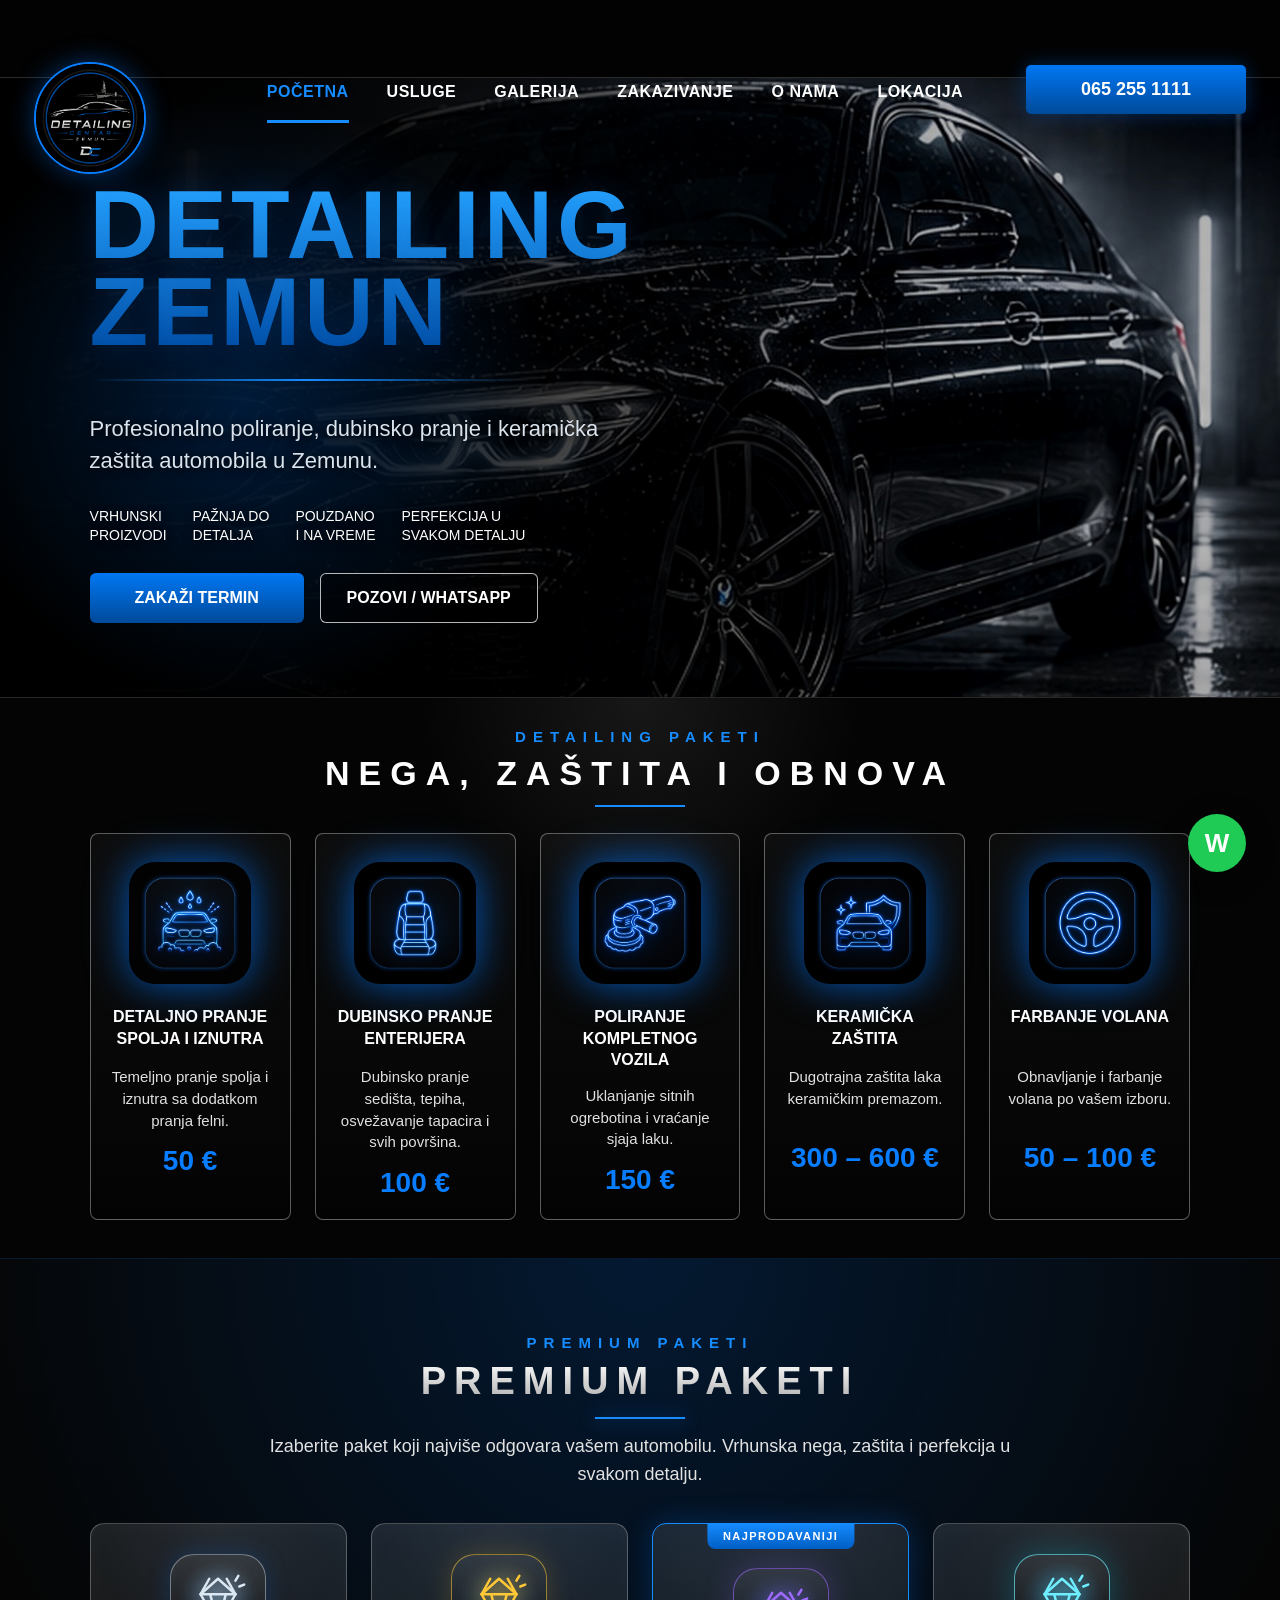
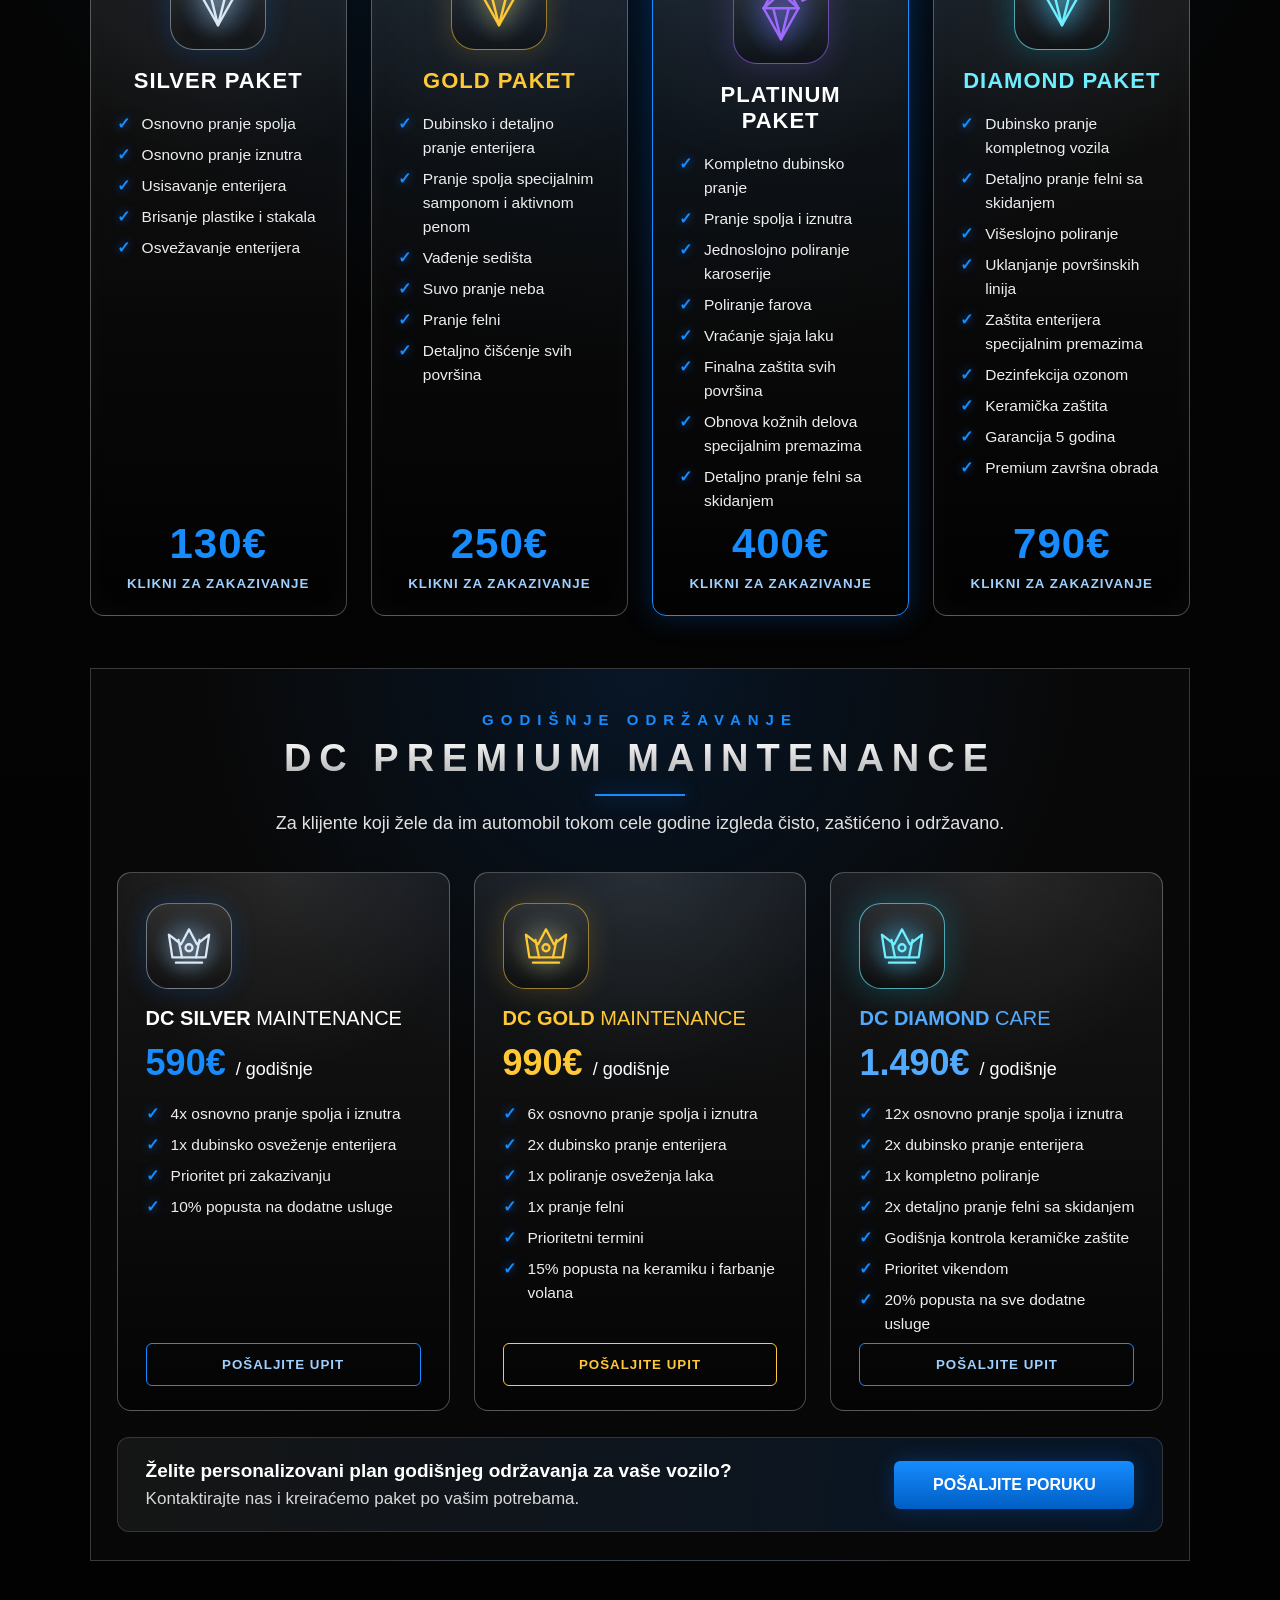
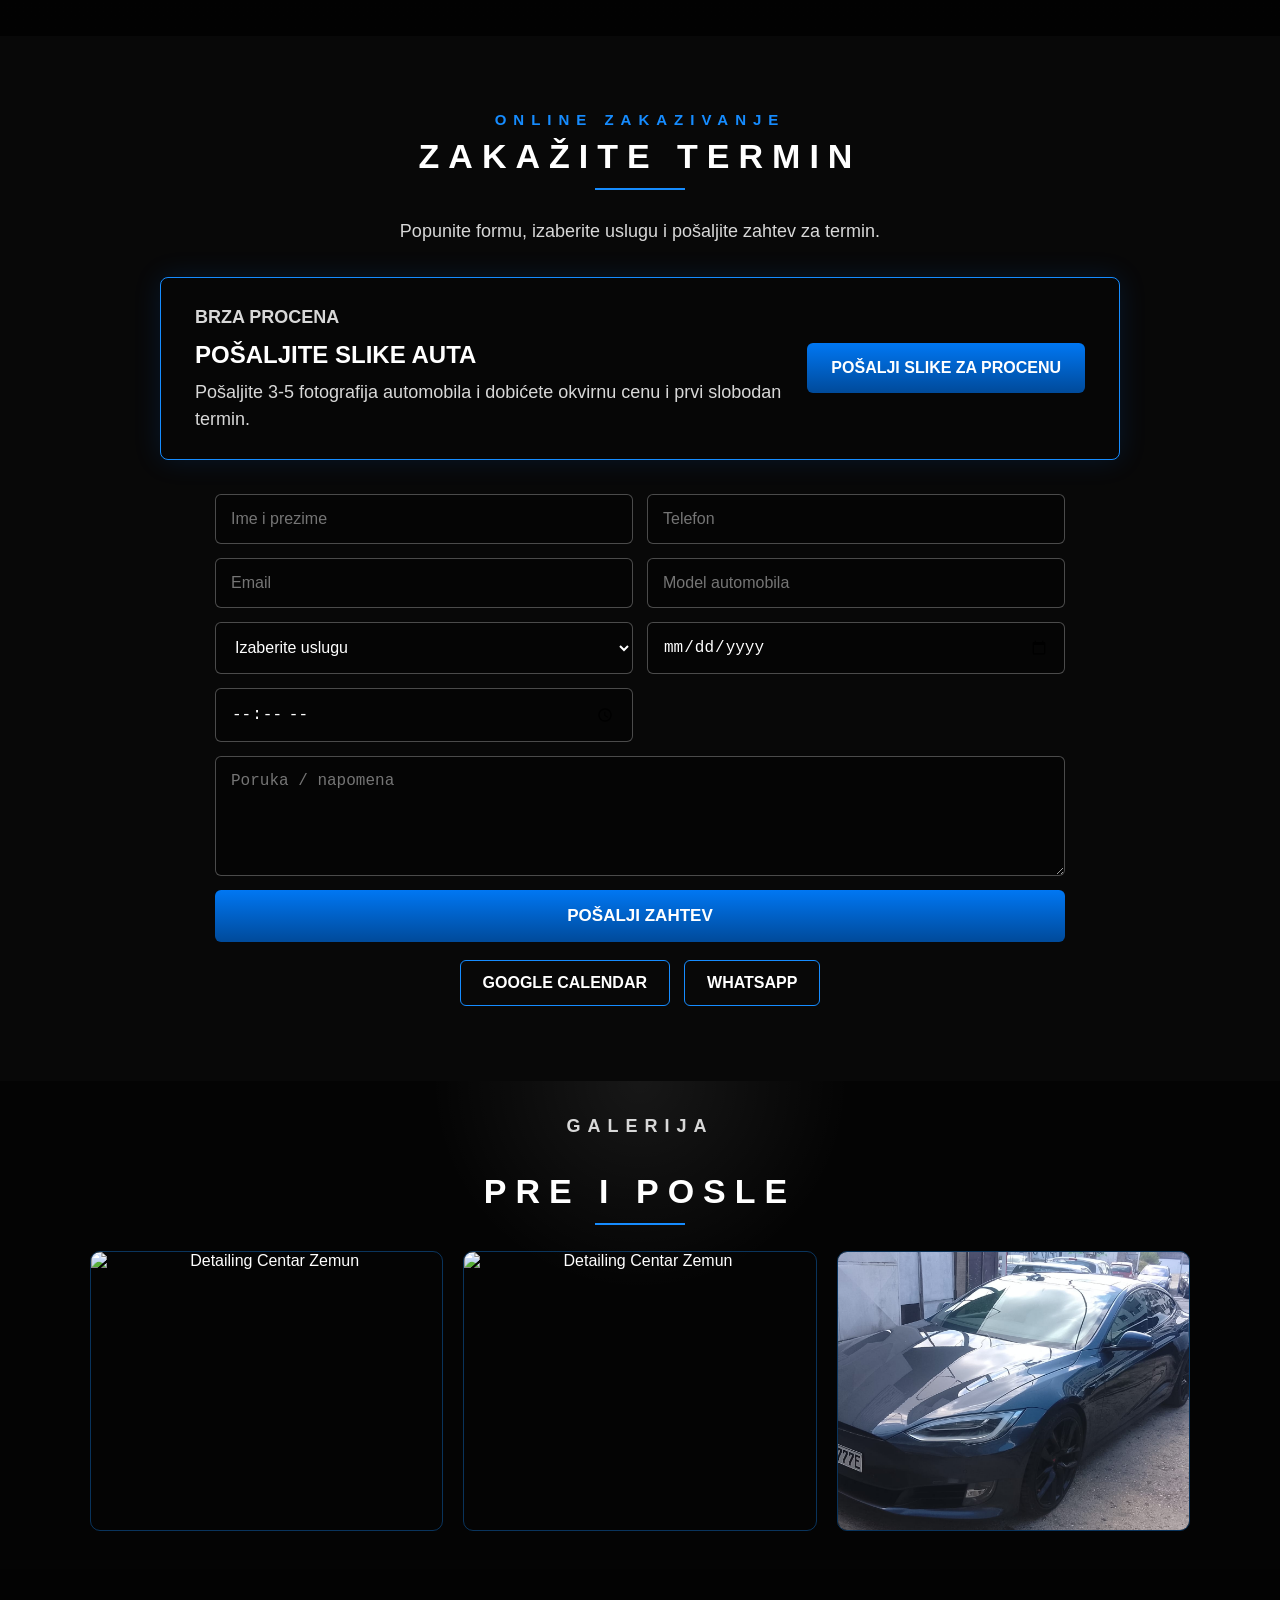
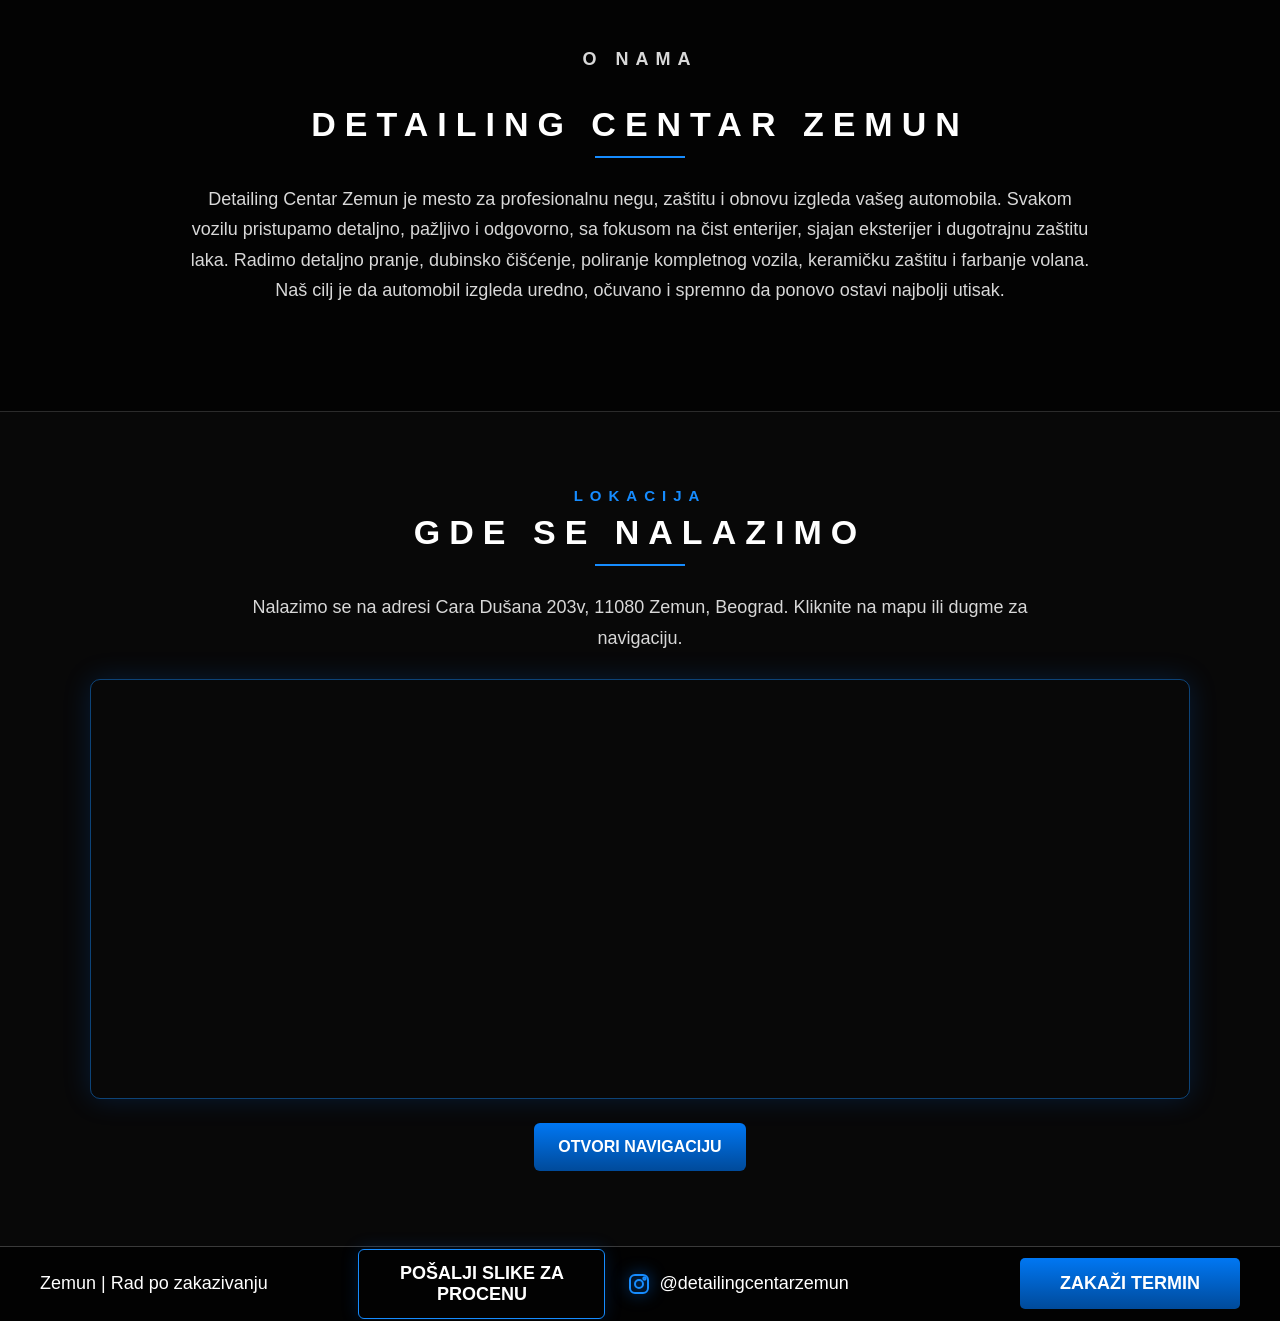
==== commit fef542c9: "Update index.html" ====
--- a/index.html
+++ b/index.html
@@ -181,8 +181,6 @@
         <li>Vraćanje sjaja laku</li>
         <li>Finalna zaštita svih površina</li>
         <li>Obnova kožnih delova specijalnim premazima</li>
-        <li>Pranje stakala</li>
-        <li>Suvo pranje neba</li>
         <li>Detaljno pranje felni sa skidanjem</li>
       </ul>
       <strong>400€</strong>
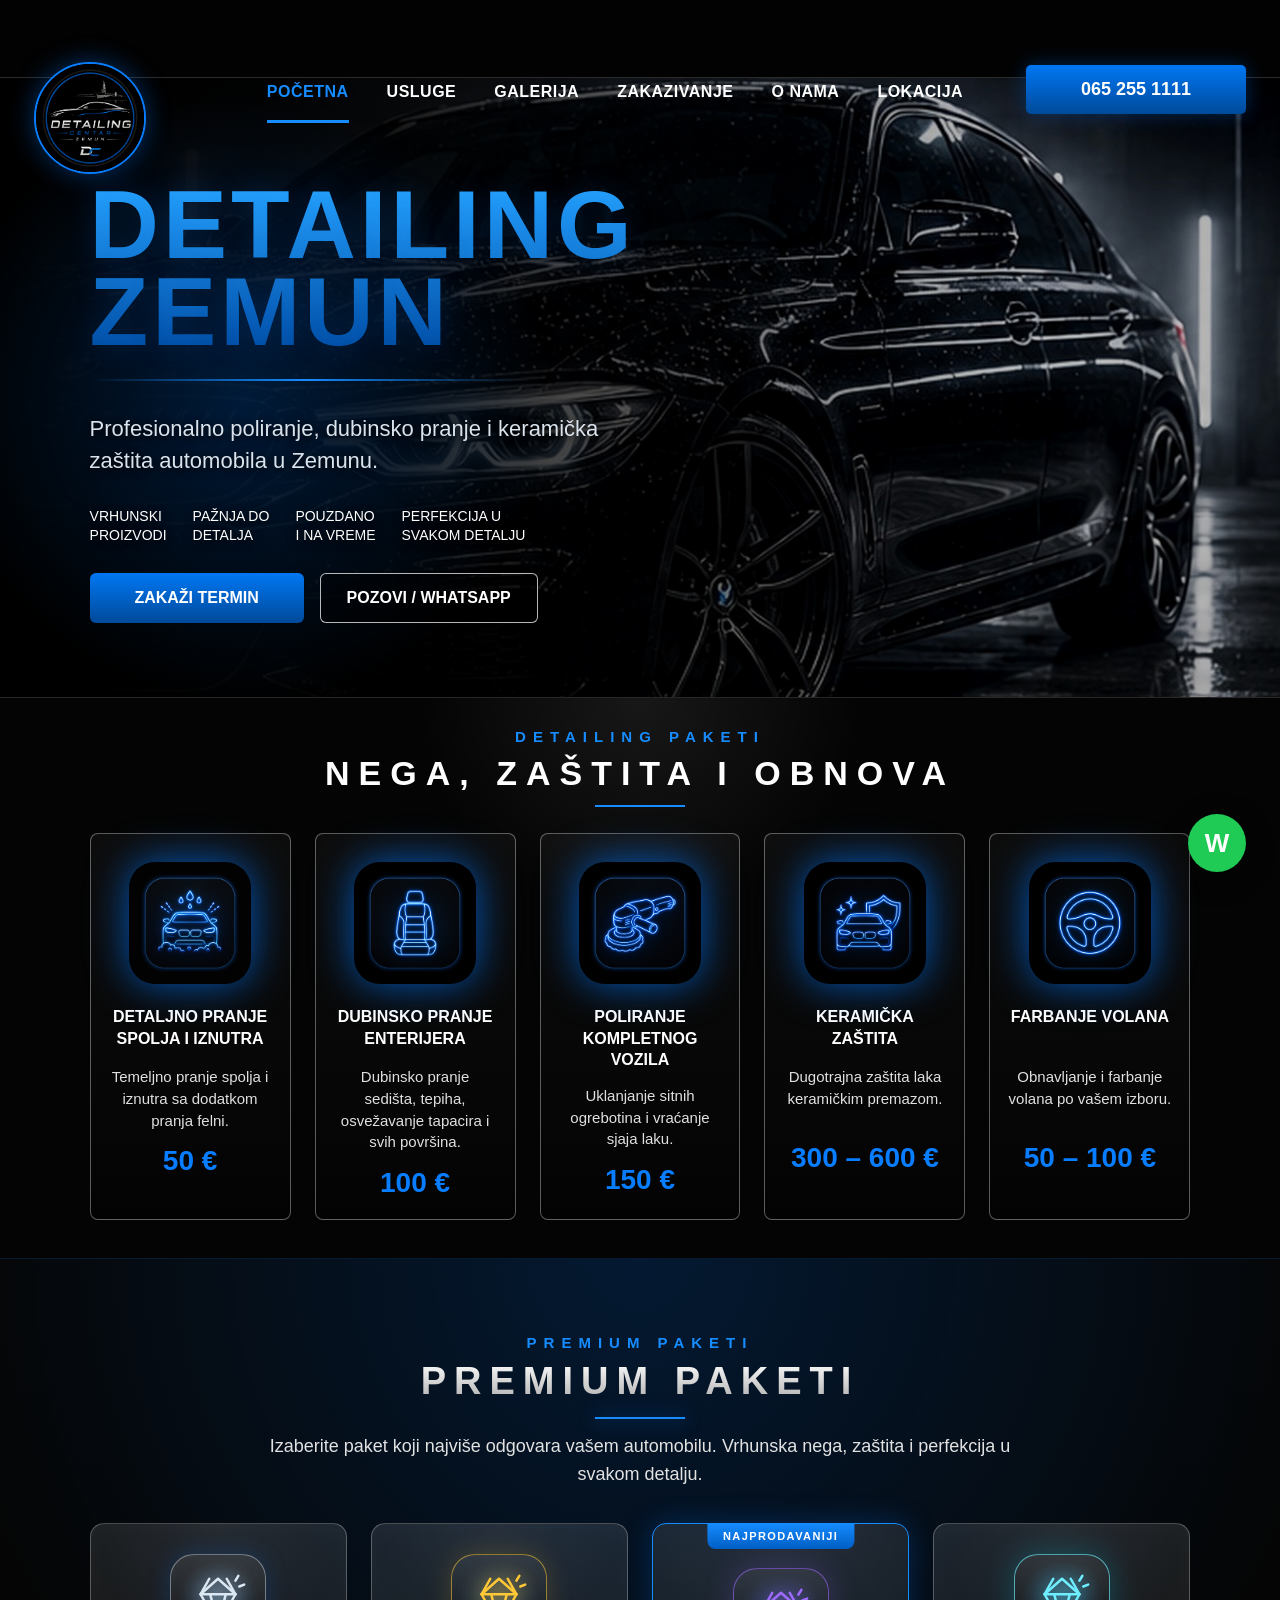
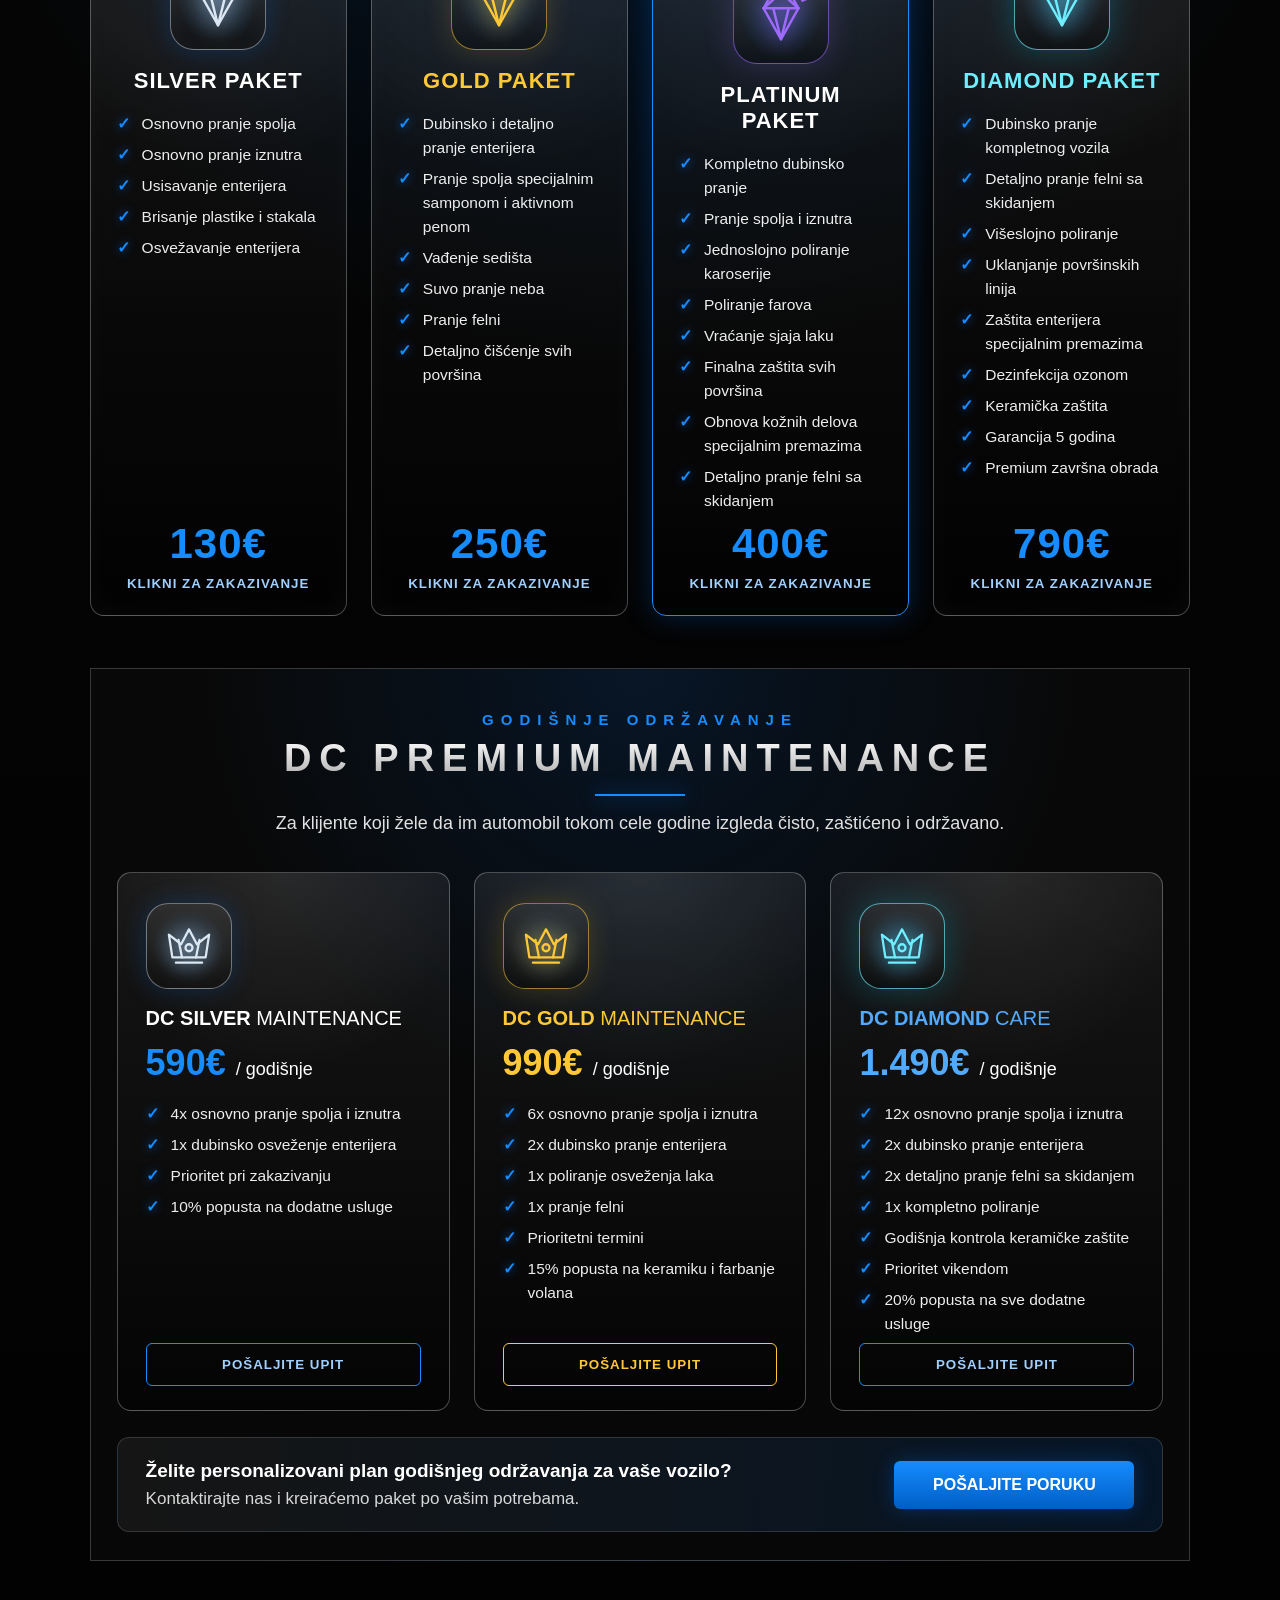
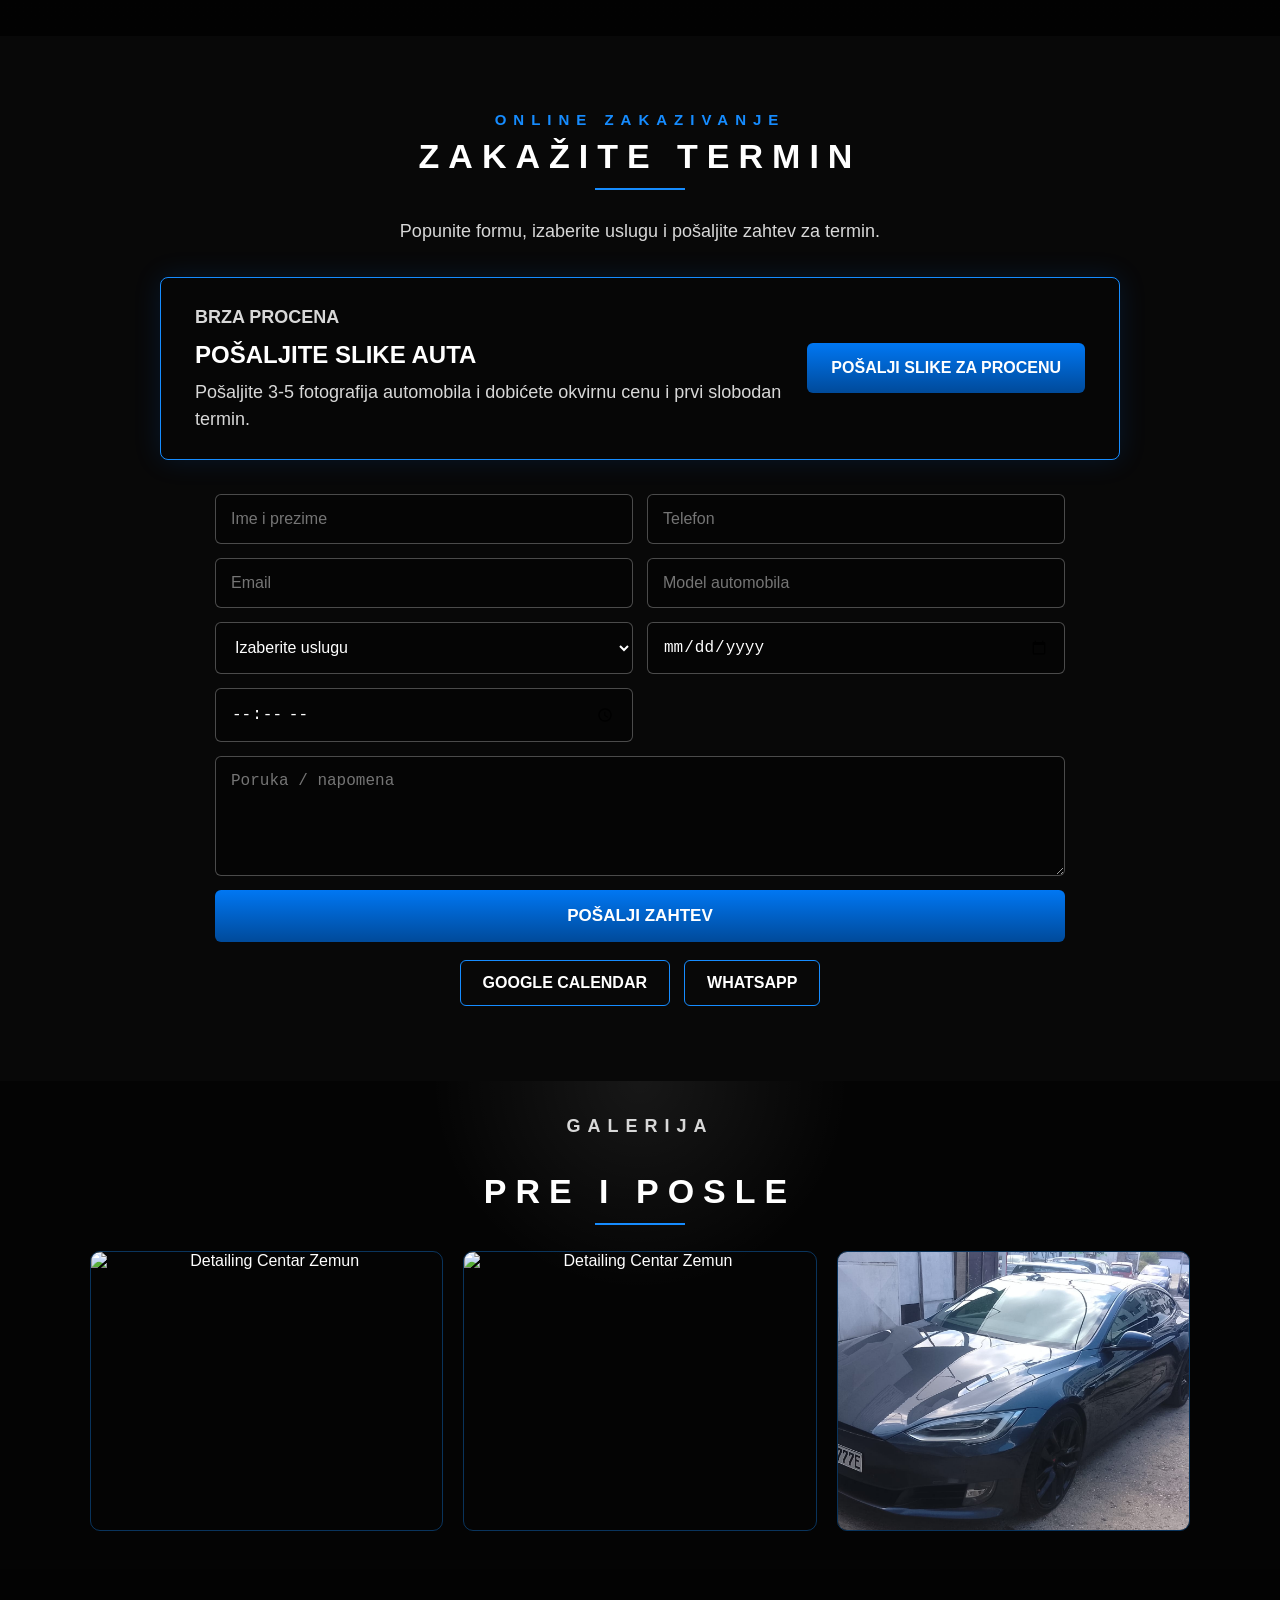
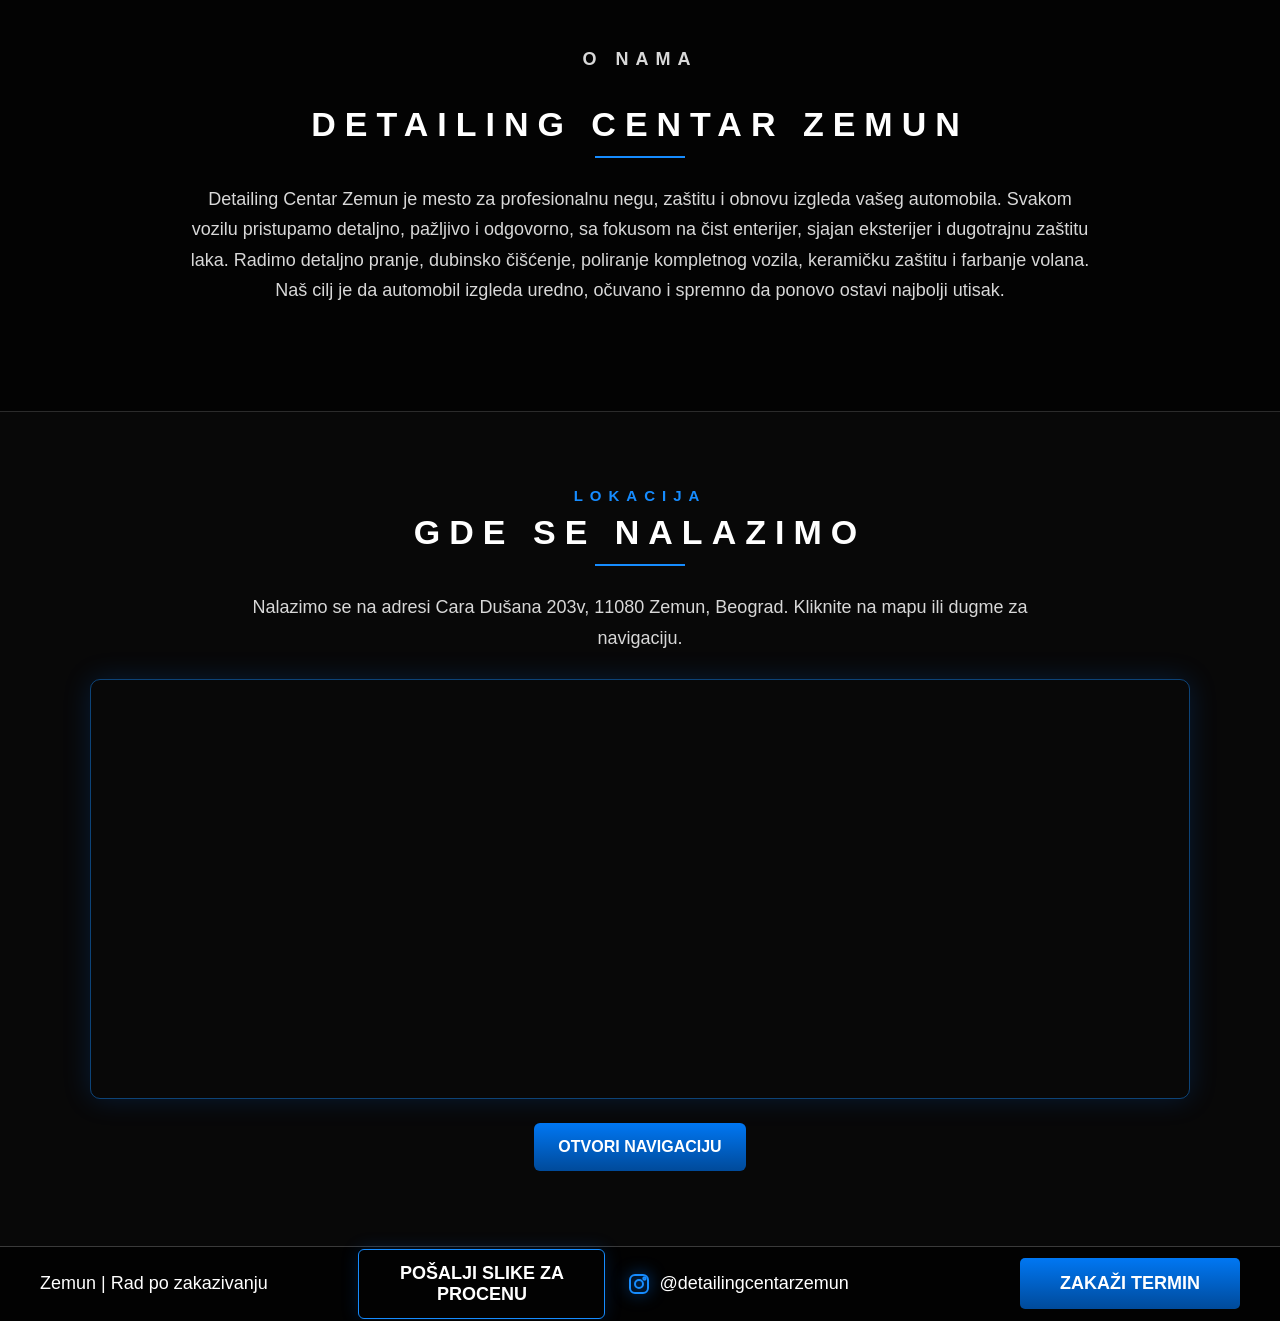
==== commit faa5b7ba: "Update index.html" ====
--- a/index.html
+++ b/index.html
@@ -285,8 +285,8 @@
         <ul>
           <li>12x osnovno pranje spolja i iznutra</li>
           <li>2x dubinsko pranje enterijera</li>
+          <li>2x detaljno pranje felni sa skidanjem</li>
           <li>1x kompletno poliranje</li>
-          <li>2x detaljno pranje felni sa skidanjem</li>
           <li>Godišnja kontrola keramičke zaštite</li>
           <li>Prioritet vikendom</li>
           <li>20% popusta na sve dodatne usluge</li>
